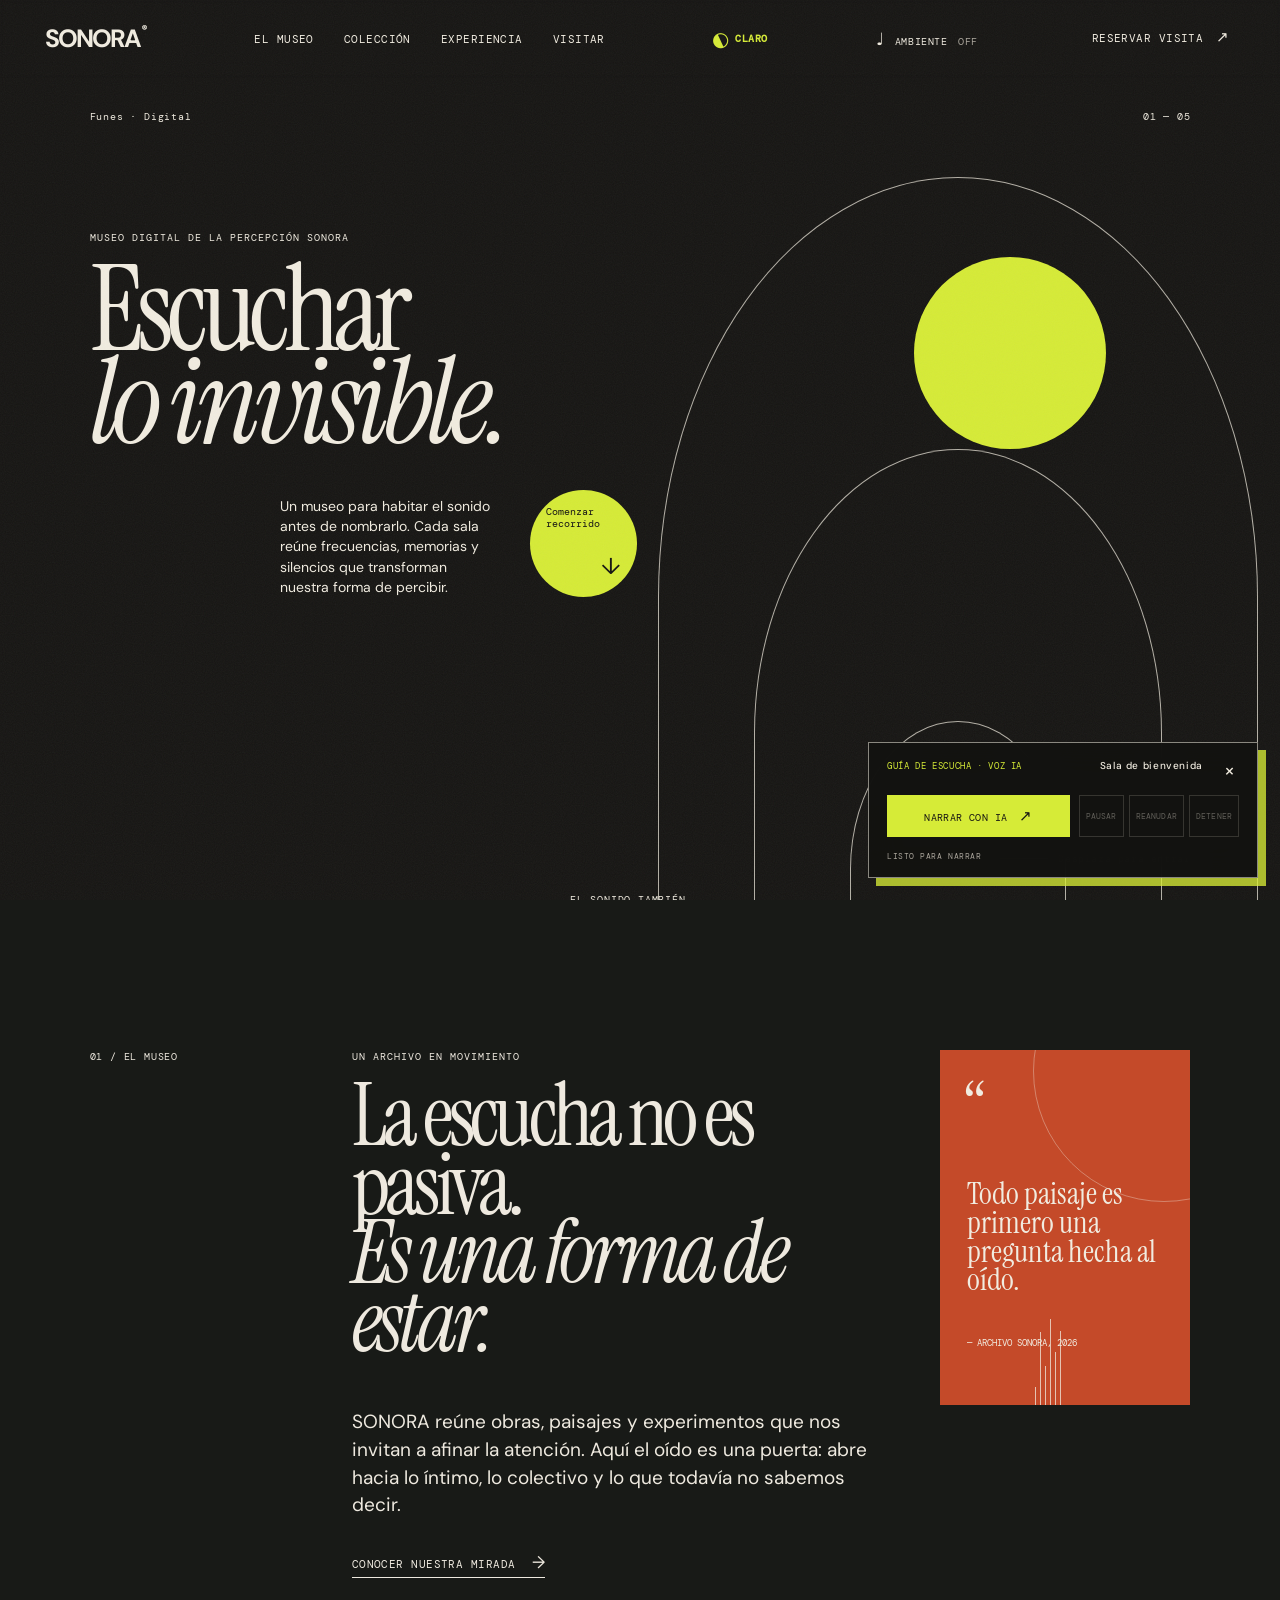
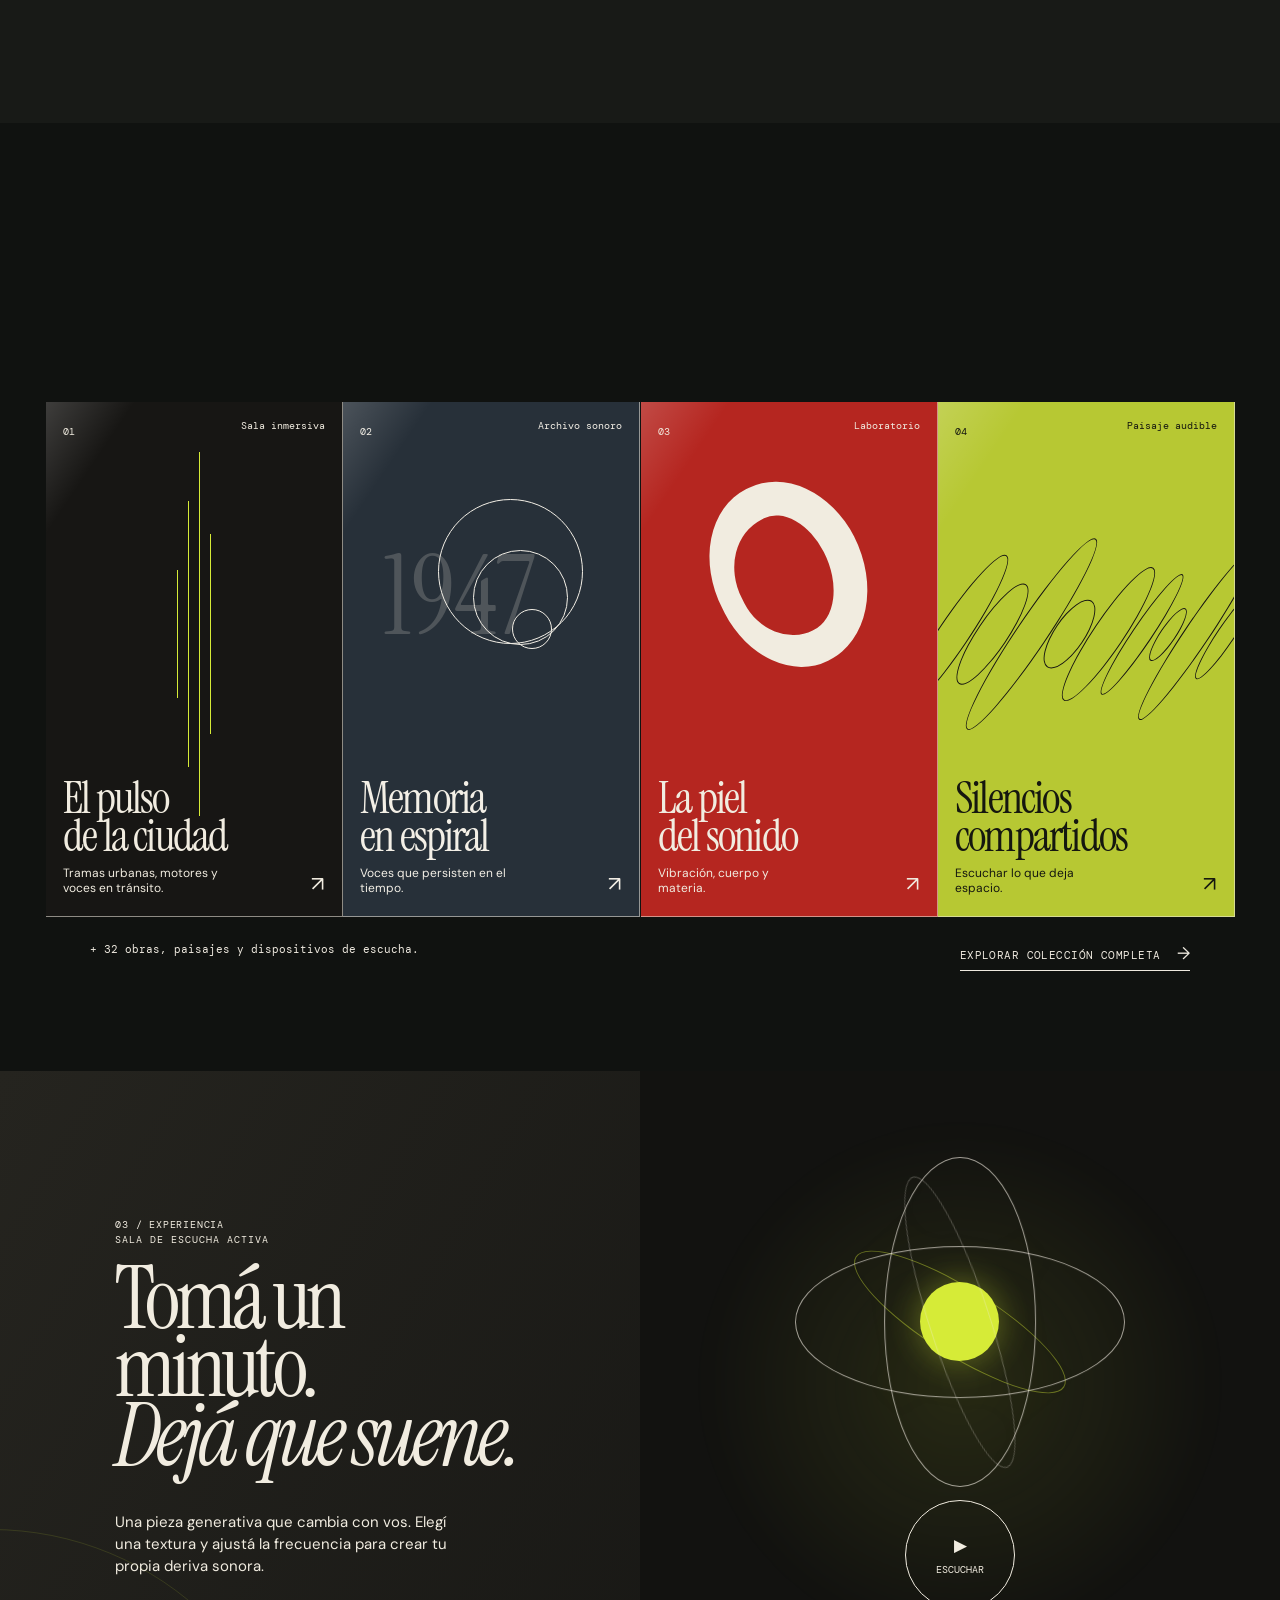
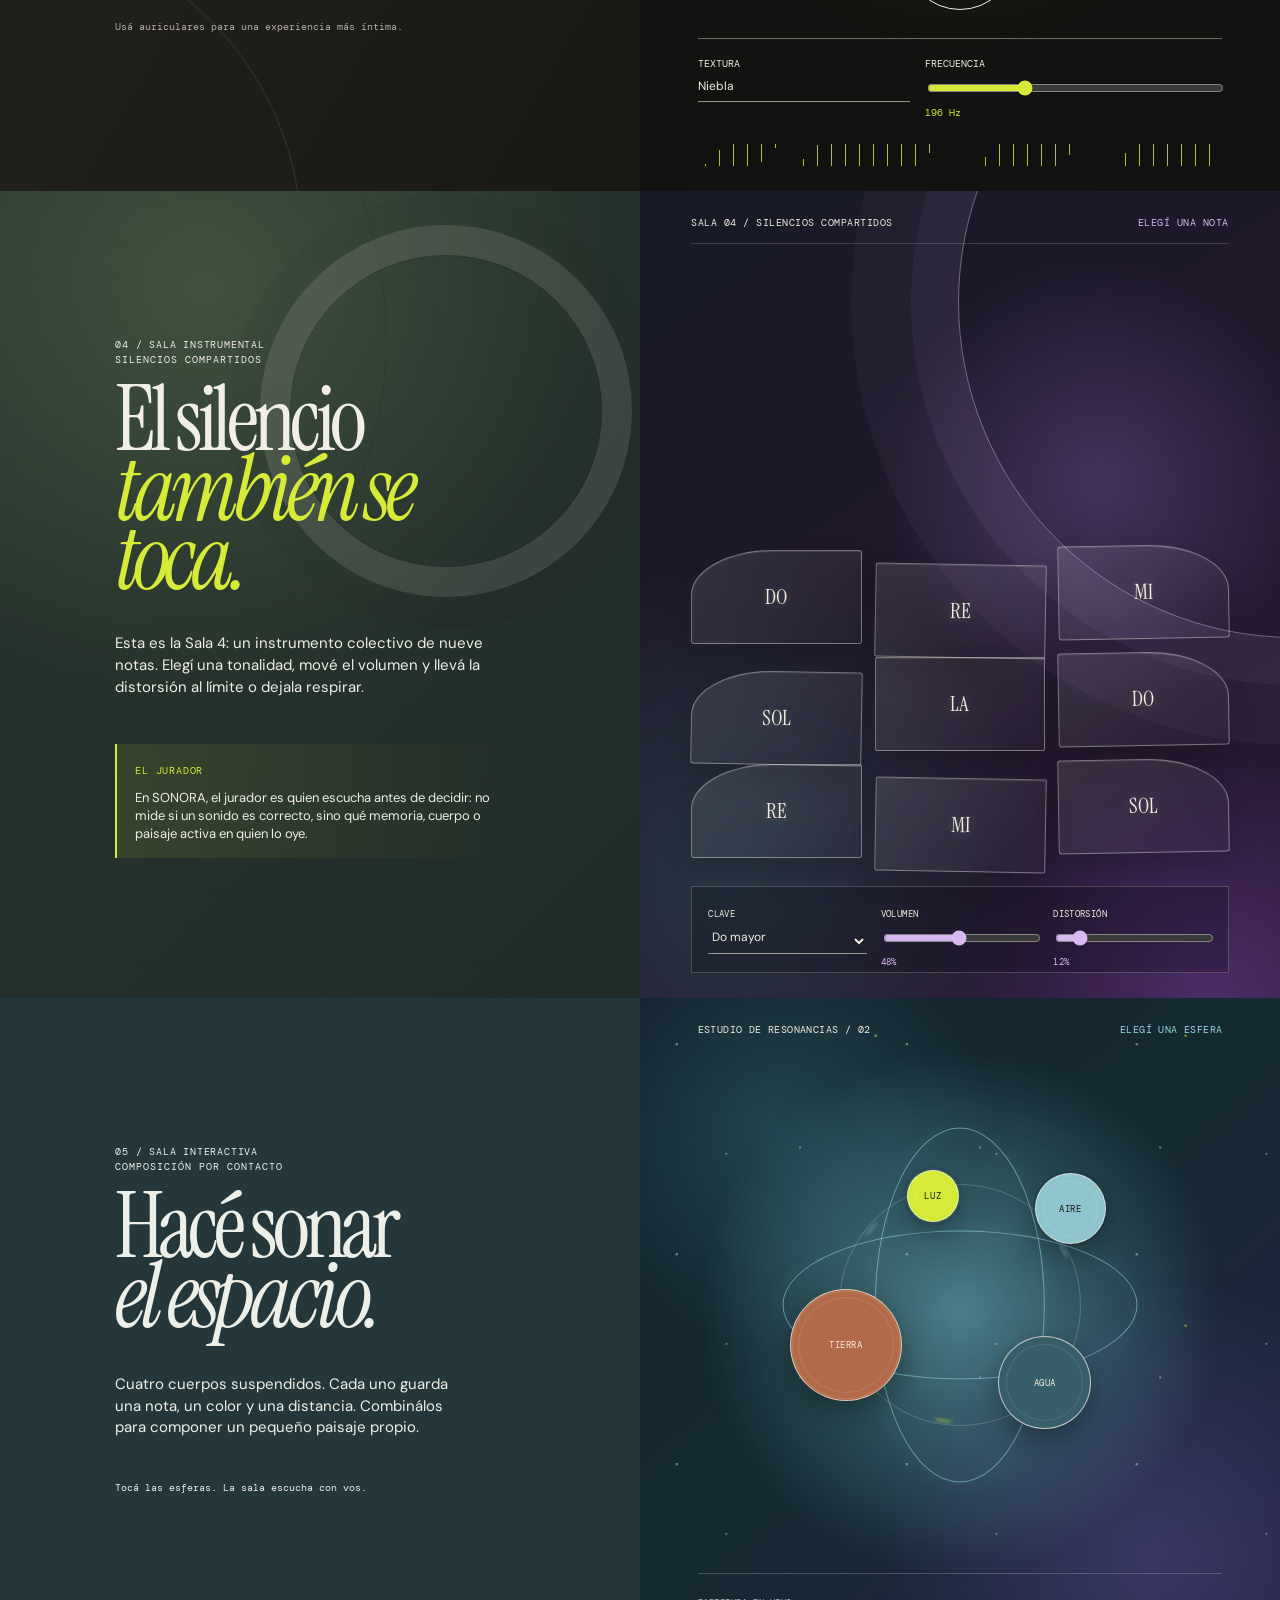
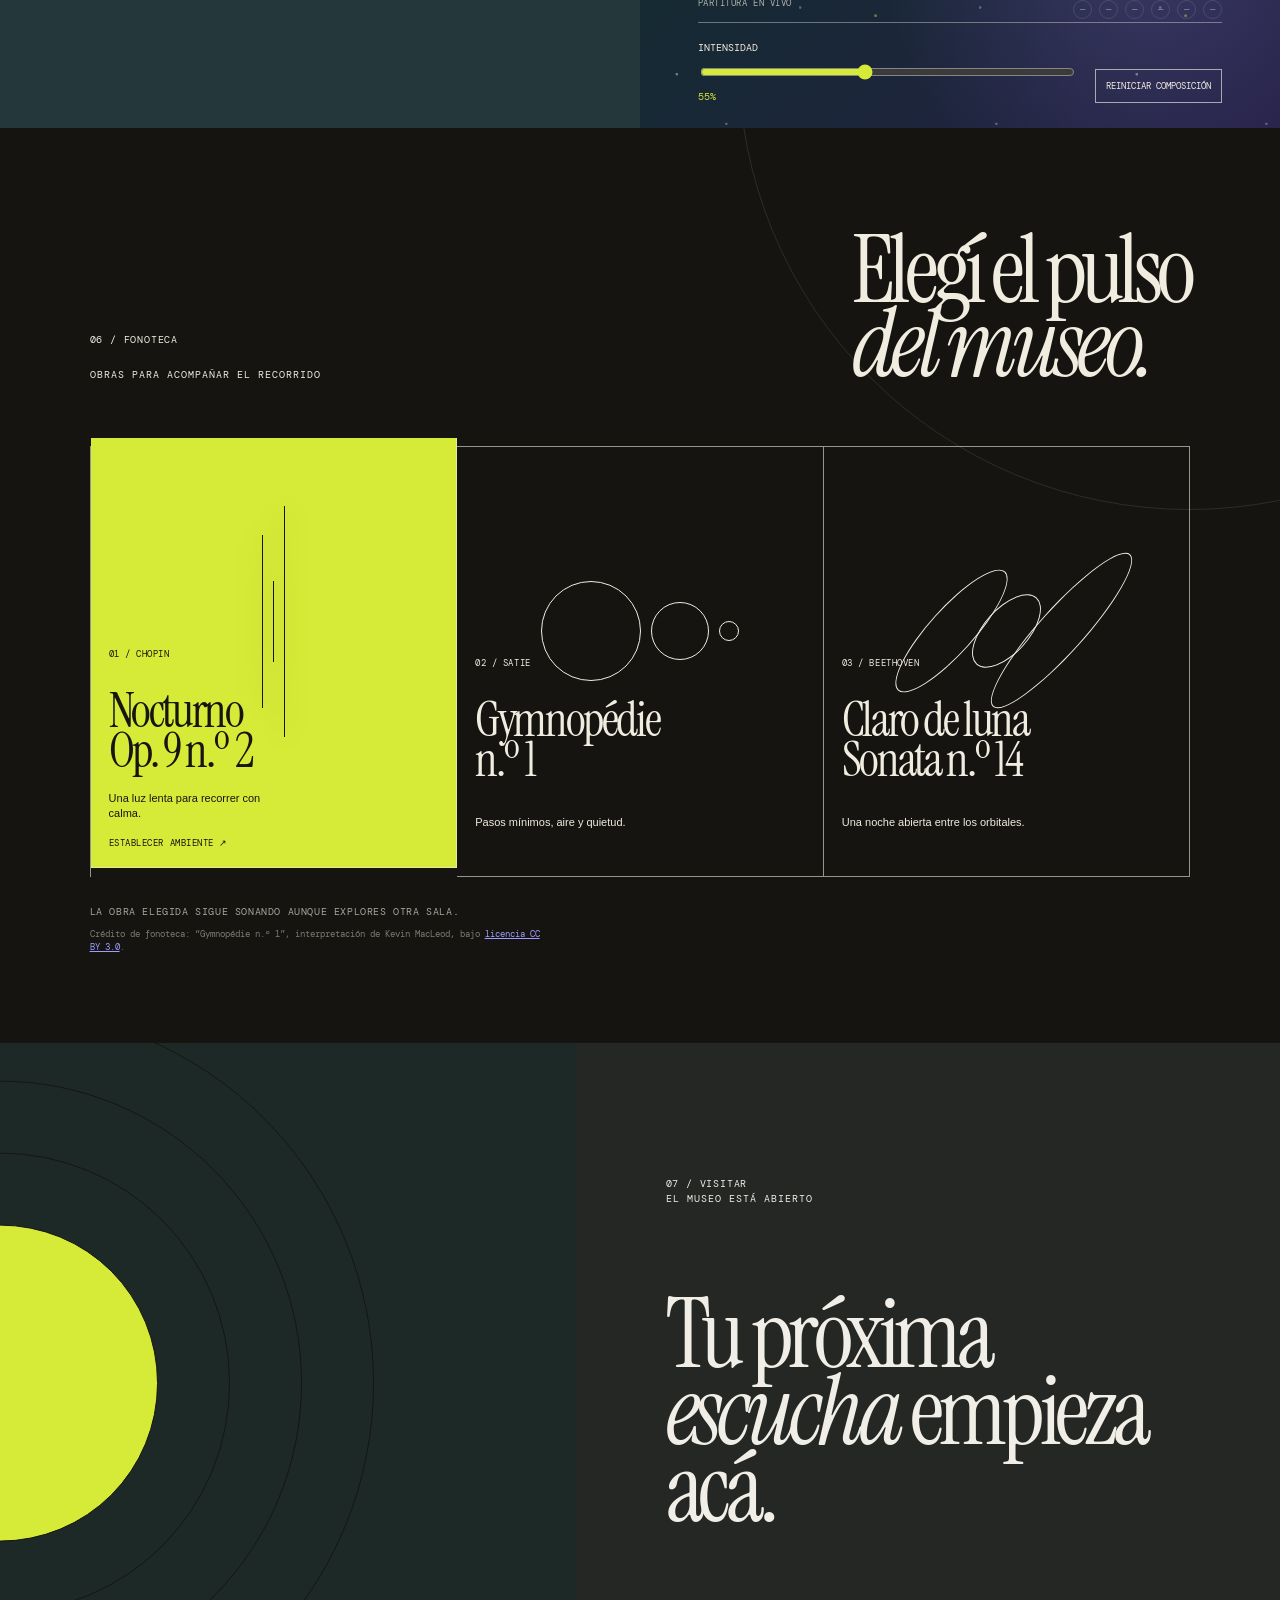
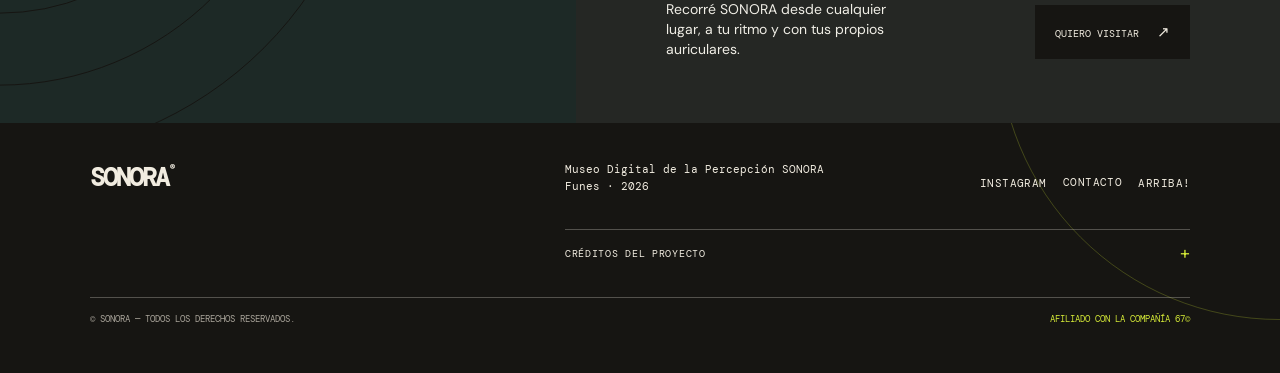
==== index.html @ a147084c "Add files via upload" ====
<!doctype html>
<html lang="es" data-theme="dark">
  <head>
    <meta charset="UTF-8" />
    <meta name="viewport" content="width=device-width, initial-scale=1.0" />
    <meta name="theme-color" content="#151411" />
    <meta
      name="description"
      content="Museo Digital de la Percepción Sonora — un archivo vivo para escuchar de otra manera."
    />
    <title>SONORA — Museo digital de la percepción</title>
    <link rel="stylesheet" href="styles.css" />
    <link rel="stylesheet" href="enhancements.css" />
    <link rel="stylesheet" href="experience.css" />
    <link rel="stylesheet" href="soundrooms.css" />
    <link rel="stylesheet" href="polish.css" />
    <link rel="stylesheet" href="interactions.css" />
    <link rel="stylesheet" href="refinements.css" />
  </head>
  <body>
    <div class="grain" aria-hidden="true"></div>
    <audio id="ambient-music" loop preload="metadata"><source src="https://upload.wikimedia.org/wikipedia/commons/5/50/Nocturne_Op._9_no._2_in_E_flat_major.mp3" type="audio/mpeg" /></audio>
    <header class="site-header">
      <a class="wordmark" href="assets/easter-egg.png" aria-label="SONORA, sorpresa">SONORA<span>®</span></a>
      <button class="menu-toggle" type="button" aria-expanded="false" aria-controls="navigation">
        <span></span><span></span>
        <span class="sr-only">Abrir menú</span>
      </button>
      <nav id="navigation" aria-label="Navegación principal">
        <a href="#museo">El museo</a>
        <a href="#coleccion">Colección</a>
        <a href="#experiencia">Experiencia</a>
        <a href="#visita">Visitar</a>
      </nav>
      <button class="theme-toggle" type="button" data-theme-toggle aria-pressed="false" aria-label="Activar modo oscuro"><span aria-hidden="true">◐</span><b>Oscuro</b></button>
      <button class="ambient-toggle" id="ambient-toggle" type="button" aria-pressed="false"><span class="ambient-icon">♩</span> Ambiente <b>OFF</b></button>
      <button class="header-cta paywall-open" type="button" data-paywall-open>Reservar visita <span>↗</span></button>
    </header>

    <main>
      <section class="hero" id="inicio" aria-labelledby="hero-title" data-narrator data-narrator-id="bienvenida" data-narrator-title="Sala de bienvenida" data-narration="Bienvenido a SONORA, el Museo Digital de la Percepción Sonora. Este recorrido propone habitar el sonido antes de nombrarlo. Cada sala reúne frecuencias, memorias y silencios que transforman nuestra forma de percibir.">
        <div class="hero-topline"><span>Funes · Digital</span><span>01 — 05</span></div>
        <div class="hero-content">
          <p class="eyebrow">Museo digital de la percepción sonora</p>
          <h1 id="hero-title">Escuchar<br /><em>lo invisible.</em></h1>
          <div class="hero-intro">
            <p>Un museo para habitar el sonido antes de nombrarlo. Cada sala reúne frecuencias, memorias y silencios que transforman nuestra forma de percibir.</p>
            <a class="circle-link" href="#museo"><span>Comenzar<br />recorrido</span><b>↓</b></a>
          </div>
        </div>
        <div class="hero-art" aria-hidden="true">
          <div class="sun" data-secret-trigger></div>
          <div class="arch arch-one"></div><div class="arch arch-two"></div><div class="arch arch-three"></div>
          <p>EL SONIDO TAMBIÉN<br />TIENE FORMA</p>
        </div>
        <div class="scroll-cue"><span></span>Desplazá para entrar</div>
      </section>

      <section class="manifesto" id="museo" aria-labelledby="museo-title">
        <div class="section-index">01 / EL MUSEO</div>
        <div class="manifesto-copy">
          <p class="eyebrow">Un archivo en movimiento</p>
          <h2 id="museo-title">La escucha no es pasiva.<br /><em>Es una forma de estar.</em></h2>
          <p class="large-copy">SONORA reúne obras, paisajes y experimentos que nos invitan a afinar la atención. Aquí el oído es una puerta: abre hacia lo íntimo, lo colectivo y lo que todavía no sabemos decir.</p>
          <a class="text-link" href="mirada.html">Conocer nuestra mirada <span>→</span></a>
        </div>
        <aside class="quote-card">
          <span class="quote-mark">“</span>
          <blockquote>Todo paisaje es primero una pregunta hecha al oído.</blockquote>
          <cite>— Archivo SONORA, 2026</cite>
          <div class="quote-lines" aria-hidden="true"><i></i><i></i><i></i><i></i><i></i><i></i></div>
        </aside>
      </section>

      <section class="collection" id="coleccion" aria-labelledby="coleccion-title" data-narrator data-narrator-id="coleccion" data-narrator-title="Colección permanente" data-narration="En esta colección hay cuatro formas de oír. El pulso de la ciudad reúne tramas urbanas, motores y voces en tránsito. Memoria en espiral conserva voces que persisten en el tiempo. La piel del sonido explora vibración, cuerpo y materia. Silencios compartidos invita a escuchar aquello que deja espacio.">
        <div class="section-heading">
          <div><span class="section-index">02 / COLECCIÓN</span><p class="eyebrow">Exhibiciones permanentes</p></div>
          <h2 id="coleccion-title">Cuatro formas<br />de <em>oír.</em></h2>
        </div>
        <div class="room-grid">
          <article class="room room-dark" data-room="01" data-sound="ciudad" tabindex="0">
            <span class="room-number">01</span><span class="room-type">Sala inmersiva</span>
            <div class="room-visual pulse-visual"><i></i><i></i><i></i><i></i></div>
            <h3>El pulso<br />de la ciudad</h3><p>Tramas urbanas, motores y voces en tránsito.</p><span class="room-arrow">↗</span>
          </article>
          <article class="room room-paper" data-room="02" data-sound="memoria" tabindex="0">
            <span class="room-number">02</span><span class="room-type">Archivo sonoro</span>
            <div class="room-visual paper-visual"><span>1947</span><i></i><i></i><i></i></div>
            <h3>Memoria<br />en espiral</h3><p>Voces que persisten en el tiempo.</p><span class="room-arrow">↗</span>
          </article>
          <article class="room room-red" data-room="03" data-sound="cuerpo" tabindex="0">
            <span class="room-number">03</span><span class="room-type">Laboratorio</span>
            <div class="room-visual ear-visual"><div></div></div>
            <h3>La piel<br />del sonido</h3><p>Vibración, cuerpo y materia.</p><span class="room-arrow">↗</span>
          </article>
          <article class="room room-line" data-room="04" data-sound="paisaje" tabindex="0">
            <span class="room-number">04</span><span class="room-type">Paisaje audible</span>
            <div class="room-visual line-visual"><i></i><i></i><i></i><i></i><i></i><i></i><i></i><i></i><i></i></div>
            <h3>Silencios<br />compartidos</h3><p>Escuchar lo que deja espacio.</p><span class="room-arrow">↗</span>
          </article>
        </div>
        <div class="collection-footer"><p>+ 32 obras, paisajes y dispositivos de escucha.</p><a class="text-link" href="coleccion.html">Explorar colección completa <span>→</span></a></div>
      </section>

      <section class="listening-lab" id="experiencia" aria-labelledby="lab-title" data-narrator data-narrator-id="escucha-activa" data-narrator-title="Sala de escucha activa" data-narration="Tomá un minuto y dejá que suene. Esta sala presenta una pieza generativa que cambia con vos. Elegí una textura y ajustá la frecuencia para crear tu propia deriva sonora. Para una experiencia más íntima, usá auriculares.">
        <div class="lab-copy">
          <span class="section-index">03 / EXPERIENCIA</span>
          <p class="eyebrow">Sala de escucha activa</p>
          <h2 id="lab-title">Tomá un minuto.<br /><em>Dejá que suene.</em></h2>
          <p>Una pieza generativa que cambia con vos. Elegí una textura y ajustá la frecuencia para crear tu propia deriva sonora.</p>
          <p class="small-note">Usá auriculares para una experiencia más íntima.</p>
        </div>
        <div class="sound-console">
          <div class="console-header"><span>OBRA GENERATIVA / 01</span><span id="sound-status" aria-live="polite">EN PAUSA</span></div>
          <div class="sound-orbit" aria-hidden="true"><div class="orbit orbit-a"></div><div class="orbit orbit-b"></div><div class="core"></div></div>
          <button class="play-button" id="play-button" type="button" aria-pressed="false"><span class="play-icon">▶</span><span class="play-label">Escuchar</span></button>
          <div class="sound-controls">
            <label>Textura <select id="texture"><option value="sine">Niebla</option><option value="triangle">Marea</option><option value="sawtooth">Grano</option><option value="square">Pulsar</option><option value="viento">Brisa</option><option value="lluvia">Lluvia lejana</option></select></label>
            <label>Frecuencia <input id="frequency" type="range" min="90" max="420" value="196" /><output id="frequency-output">196 Hz</output></label>
          </div>
          <div class="waveform" id="waveform" aria-hidden="true"></div>
        </div>
      </section>

      <section class="silence-studio" id="sala-cuatro" aria-labelledby="silence-title" data-narrator data-narrator-id="silencios" data-narrator-title="Sala cuatro, Silencios compartidos" data-narration="El silencio también se toca. Esta sala es un instrumento colectivo de nueve notas. Elegí una tonalidad, mové el volumen y llevá la distorsión al límite o dejala respirar. En SONORA, el jurador escucha antes de decidir: no mide si un sonido es correcto, sino qué memoria, cuerpo o paisaje activa en quien lo oye.">
        <div class="silence-copy"><span class="section-index">04 / SALA INSTRUMENTAL</span><p class="eyebrow">Silencios compartidos</p><h2 id="silence-title">El silencio<br /><em>también se toca.</em></h2><p>Esta es la Sala 4: un instrumento colectivo de nueve notas. Elegí una tonalidad, mové el volumen y llevá la distorsión al límite o dejala respirar.</p><div class="jurador-note"><span>EL JURADOR</span><p>En SONORA, el jurador es quien escucha antes de decidir: no mide si un sonido es correcto, sino qué memoria, cuerpo o paisaje activa en quien lo oye.</p></div></div>
        <div class="silence-console" id="silence-console">
          <div class="silence-header"><span>SALA 04 / SILENCIOS COMPARTIDOS</span><span id="silence-status" aria-live="polite">ELEGÍ UNA NOTA</span></div>
          <div class="silence-notes" id="silence-notes">
            <button type="button" class="silence-note" data-step="0">DO</button><button type="button" class="silence-note" data-step="1">RE</button><button type="button" class="silence-note" data-step="2">MI</button><button type="button" class="silence-note" data-step="3">SOL</button><button type="button" class="silence-note" data-step="4">LA</button><button type="button" class="silence-note" data-step="5">DO↑</button><button type="button" class="silence-note" data-step="6">RE↑</button><button type="button" class="silence-note" data-step="7">MI↑</button><button type="button" class="silence-note" data-step="8">SOL↑</button>
          </div>
          <div class="silence-controls"><label>Clave <select id="silence-key"><option value="C">Do mayor</option><option value="D">Re mayor</option><option value="E">Mi mayor</option><option value="F">Fa mayor</option><option value="G">Sol mayor</option><option value="A">La mayor</option></select></label><label>Volumen <input id="silence-volume" type="range" min="0" max="100" value="48" /><output id="silence-volume-output">48%</output></label><label>Distorsión <input id="silence-distortion" type="range" min="0" max="100" value="12" /><output id="silence-distortion-output">12%</output></label></div>
        </div>
      </section>

      <section class="resonance-hall" id="resonancia" aria-labelledby="resonance-title" data-narrator data-narrator-id="resonancia" data-narrator-title="Sala de composición por contacto" data-narration="Hacé sonar el espacio. Cuatro cuerpos suspendidos guardan una nota, un color y una distancia. Combinálos para componer un pequeño paisaje propio. La sala escucha con vos.">
        <div class="resonance-copy">
          <span class="section-index">05 / SALA INTERACTIVA</span>
          <p class="eyebrow">Composición por contacto</p>
          <h2 id="resonance-title">Hacé sonar<br /><em>el espacio.</em></h2>
          <p>Cuatro cuerpos suspendidos. Cada uno guarda una nota, un color y una distancia. Combinálos para componer un pequeño paisaje propio.</p>
          <p class="small-note">Tocá las esferas. La sala escucha con vos.</p>
        </div>
        <div class="resonance-console" id="resonance-console">
          <div class="resonance-header"><span>ESTUDIO DE RESONANCIAS / 02</span><span id="resonance-status" aria-live="polite">ELEGÍ UNA ESFERA</span></div>
          <div class="resonance-space" id="resonance-space">
            <button class="resonance-pad pad-one" type="button" data-note="c" aria-label="Activar resonancia tierra"><span>TIERRA</span></button>
            <button class="resonance-pad pad-two" type="button" data-note="e" aria-label="Activar resonancia aire"><span>AIRE</span></button>
            <button class="resonance-pad pad-three" type="button" data-note="g" aria-label="Activar resonancia agua"><span>AGUA</span></button>
            <button class="resonance-pad pad-four" type="button" data-note="b" aria-label="Activar resonancia luz"><span>LUZ</span></button>
            <span class="resonance-ring ring-one" aria-hidden="true"></span><span class="resonance-ring ring-two" aria-hidden="true"></span>
          </div>
          <div class="resonance-score" aria-live="polite"><span class="score-label">PARTITURA EN VIVO</span><div class="score-notes" id="score-notes"><i>—</i><i>—</i><i>—</i><i>—</i><i>—</i><i>—</i></div></div>
          <div class="resonance-controls"><label>Intensidad <input id="resonance-intensity" type="range" min="20" max="100" value="55" /><output id="resonance-output">55%</output></label><button id="resonance-clear" type="button">Reiniciar composición</button></div>
        </div>
      </section>

      <section class="phonotheque" id="fonoteca" aria-labelledby="phonotheque-title" data-narrator data-narrator-id="fonoteca" data-narrator-title="Fonoteca" data-narration="Esta es la fonoteca de SONORA. Aquí podés elegir el pulso del museo con obras que acompañan el recorrido. La obra elegida seguirá sonando mientras explorás las demás salas.">
        <div class="phonotheque-heading"><div><span class="section-index">06 / FONOTECA</span><p class="eyebrow">Obras para acompañar el recorrido</p></div><h2 id="phonotheque-title">Elegí el pulso<br /><em>del museo.</em></h2></div>
        <div class="phonotheque-grid" role="list">
          <button class="track-card is-selected" type="button" data-track="nocturne" role="listitem"><span>01 / CHOPIN</span><div class="track-glyph nocturne-glyph"><i></i><i></i><i></i></div><h3>Nocturno<br />Op. 9 n.º 2</h3><p>Una luz lenta para recorrer con calma.</p><b>ESTABLECER AMBIENTE ↗</b></button>
          <button class="track-card" type="button" data-track="gymnopedie" role="listitem"><span>02 / SATIE</span><div class="track-glyph gymnopedie-glyph"><i></i><i></i><i></i></div><h3>Gymnopédie<br />n.º 1</h3><p>Pasos mínimos, aire y quietud.</p><b>ESTABLECER AMBIENTE ↗</b></button>
          <button class="track-card" type="button" data-track="moonlight" role="listitem"><span>03 / BEETHOVEN</span><div class="track-glyph moonlight-glyph"><i></i><i></i><i></i></div><h3>Claro de luna<br />Sonata n.º 14</h3><p>Una noche abierta entre los orbitales.</p><b>ESTABLECER AMBIENTE ↗</b></button>
        </div>
        <p class="phonotheque-note">La obra elegida sigue sonando aunque explores otra sala.</p>
        <p class="phonotheque-credit" style="font:9px/1.4 var(--mono);max-width:460px;color:#7f7b72;margin:10px 0 0;position:relative;z-index:1">Crédito de fonoteca: “Gymnopédie n.º 1”, interpretación de Kevin MacLeod, bajo <a href="https://creativecommons.org/licenses/by/3.0/" target="_blank" rel="noreferrer">licencia CC BY 3.0</a>.</p>
      </section>

      <section class="visit" id="visita" aria-labelledby="visita-title">
        <div class="visit-art" aria-hidden="true"><div class="ripple r1"></div><div class="ripple r2"></div><div class="ripple r3"></div><div class="ripple r4"></div></div>
        <div class="visit-content">
          <div><span class="section-index">07 / VISITAR</span><p class="eyebrow">El museo está abierto</p></div>
          <h2 id="visita-title">Tu próxima<br /><em>escucha</em> empieza acá.</h2>
          <div class="visit-bottom"><p>Recorré SONORA desde cualquier lugar, a tu ritmo y con tus propios auriculares.</p><button class="button-light paywall-open" type="button" data-paywall-open>Quiero visitar <span>↗</span></button></div>
        </div>
      </section>
    </main>

    <dialog class="visit-paywall" id="visit-paywall" aria-labelledby="paywall-title">
      <button class="paywall-close" type="button" data-paywall-close aria-label="Cerrar">×</button>
      <p class="eyebrow">Acceso digital al museo</p><h2 id="paywall-title">Disfrutá de la belleza<br />del sonido <em>desde cualquier lugar.</em></h2>
      <p>Una entrada abre el recorrido completo, la fonoteca y las salas de escucha activas. Elegí tu propio ritmo, desde donde estés.</p>
      <div class="paywall-price"><span>ACCESO INDIVIDUAL</span><strong>US$ 2.99</strong></div>
      <a class="paywall-buy" href="visitar.html">Continuar con el acceso <span>↗</span></a>
      <small>No se procesa ningún pago en este sitio de demostración.</small>
    </dialog>

    <footer>
      <a class="wordmark" href="#inicio">SONORA<span>®</span></a>
      <p>Museo Digital de la Percepción SONORA<br />Funes · 2026</p>
      <div class="footer-links"><a href="https://instagram.com/fran.dubua/" target="_blank" rel="noreferrer">Instagram</a><button class="contact-copy" type="button" data-contact-email="riojinzxc@gmail.com">Contacto</button><a href="#inicio">Arriba!</a></div>
      <details class="credits"><summary>Créditos del proyecto <span>+</span></summary><dl><div><dt>Director del Proyecto</dt><dd>Dubois Francisco</dd></div><div><dt>Programador Principal</dt><dd>Dubois Francisco</dd></div><div><dt>Desarrollador web</dt><dd>Da Campo Santiago</dd></div><div><dt>Diseñador UX/UI</dt><dd>Da Campo Santiago</dd></div><div><dt>Diseñador gráfico</dt><dd>Da Campo Santiago, Gemini, ChatGPT</dd></div><div><dt>Director creativo</dt><dd>Da Campo Santiago</dd></div><div><dt>Investigación y contenido</dt><dd>Dubois Francisco, ChatGPT</dd></div><div><dt>Edición de audio</dt><dd>Dubois Francisco</dd></div><div><dt>Testing</dt><dd>Da Campo Santiago, Mosto Joaquín</dd></div><div><dt>Agradecimientos</dt><dd>Soledad Lanzini, 4to "B"</dd></div></dl></details>
      <small><span>© SONORA — Todos los derechos reservados.</span><span class="affiliate">Afiliado con la Compañía 67©</span></small>
    </footer>
    <dialog class="secret-room" id="secret-room" aria-labelledby="secret-room-title">
      <button class="secret-close" type="button" data-secret-close aria-label="Cerrar sala secreta">×</button>
      <p class="eyebrow">SALA FUERA DE CATÁLOGO</p>
      <h2 id="secret-room-title">Lo que el oído<br /><em>guarda para sí.</em></h2>
      <p>Una habitación para las frecuencias que aparecen cuando nadie está tratando de encontrarlas.</p>
      <div class="secret-orbit" aria-hidden="true"><i></i><i></i><i></i><b></b></div>
    </dialog>
    <dialog class="room-detail" id="room-detail" aria-labelledby="room-detail-title">
      <button class="room-detail-close" type="button" data-room-detail-close aria-label="Cerrar detalle de sala">×</button>
      <p class="eyebrow" data-room-detail-kind></p>
      <h2 id="room-detail-title" data-room-detail-title></h2>
      <p data-room-detail-description></p>
      <div class="room-detail-actions"><button type="button" data-room-detail-sound>Escuchar fragmento <span>↗</span></button><a data-room-detail-link href="coleccion.html">Ver obras relacionadas <span>→</span></a></div>
    </dialog>
    <script src="museum-sounds.js"></script>
    <script src="ambient.js"></script>
    <script src="script.js"></script>
    <script src="narrator.js"></script>
    <script src="museum-ui.js"></script>
  </body>
</html>
---- styles.css ----
@import url('https://fonts.googleapis.com/css2?family=DM+Mono&family=DM+Sans:wght@400;500;700&family=Instrument+Serif:ital@0;1&display=swap');

:root{--ink:#161512;--cream:#f1ece0;--paper:#d9d0c0;--acid:#d6eb37;--rust:#c44a29;--red:#b52620;--mono:'DM Mono',monospace;--sans:'DM Sans',sans-serif;--serif:'Instrument Serif',Georgia,serif}*{box-sizing:border-box}html{scroll-behavior:smooth}body{margin:0;background:var(--cream);color:var(--ink);font-family:var(--sans);font-size:16px}.grain{position:fixed;inset:0;z-index:20;pointer-events:none;opacity:.055;background-image:url("data:image/svg+xml,%3Csvg viewBox='0 0 180 180' xmlns='http://www.w3.org/2000/svg'%3E%3Cfilter id='n'%3E%3CfeTurbulence type='fractalNoise' baseFrequency='.95' numOctaves='4' stitchTiles='stitch'/%3E%3C/filter%3E%3Crect width='100%25' height='100%25' filter='url(%23n)' opacity='.9'/%3E%3C/svg%3E")}.site-header{height:78px;padding:0 3.5vw;display:flex;align-items:center;justify-content:space-between;border-bottom:1px solid rgba(22,21,18,.24);position:absolute;left:0;right:0;z-index:4;color:var(--cream)}.wordmark{font-weight:700;letter-spacing:-.08em;font-size:25px;text-decoration:none;color:inherit}.wordmark span{font-family:var(--mono);font-size:8px;vertical-align:top;letter-spacing:0;margin-left:2px}.site-header nav{display:flex;gap:30px}.site-header nav a,.header-cta,footer a{font:11px var(--mono);color:inherit;text-decoration:none;text-transform:uppercase;letter-spacing:.04em}.header-cta{border-bottom:1px solid currentColor;padding-bottom:4px}.header-cta span{font-size:15px;margin-left:5px}.menu-toggle{display:none}.hero{min-height:800px;height:100vh;position:relative;overflow:hidden;background:#171614;color:var(--cream);padding:110px 7vw 38px}.hero-topline{font:10px var(--mono);display:flex;justify-content:space-between;letter-spacing:.08em}.hero-content{position:relative;z-index:2;margin-top:clamp(60px,12vh,150px);max-width:760px}.eyebrow{font:10px var(--mono);text-transform:uppercase;letter-spacing:.1em;margin:0 0 19px}.hero h1,h2{font:clamp(65px,9.4vw,150px)/.77 var(--serif);letter-spacing:-.055em;font-weight:400;margin:0}.hero h1 em,h2 em{font-weight:400}.hero-intro{display:flex;align-items:end;gap:35px;margin:42px 0 0 25%;max-width:480px}.hero-intro p{font-size:14px;line-height:1.45;margin:0;max-width:215px}.circle-link{display:flex;flex:none;width:107px;height:107px;border-radius:50%;background:var(--acid);color:var(--ink);padding:16px;text-decoration:none;justify-content:space-between;flex-direction:column;font:10px/1.2 var(--mono)}.circle-link b{font:23px var(--sans);align-self:flex-end}.hero-art{position:absolute;right:-7vw;bottom:-13vh;width:min(64vw,800px);height:min(64vw,800px)}.sun{background:var(--acid);width:24%;aspect-ratio:1;border-radius:50%;position:absolute;top:5%;left:43%;z-index:1}.arch{position:absolute;border:1px solid rgba(241,236,224,.72);border-bottom:0;border-radius:50% 50% 0 0}.arch-one{width:75%;height:105%;bottom:0;left:11%}.arch-two{width:51%;height:71%;bottom:0;left:23%}.arch-three{width:27%;height:37%;bottom:0;left:35%}.hero-art p{position:absolute;z-index:2;bottom:11%;left:0;font:10px/1.25 var(--mono);letter-spacing:.08em}.scroll-cue{position:absolute;bottom:35px;right:7vw;font:10px var(--mono);letter-spacing:.06em;display:flex;align-items:center;gap:10px}.scroll-cue span{display:block;height:1px;width:48px;background:var(--cream)}.manifesto{padding:150px 7vw;display:grid;grid-template-columns:18% 1fr 250px;gap:5vw;align-items:start}.section-index{font:10px var(--mono);letter-spacing:.08em}.manifesto h2,.collection h2,.lab-copy h2,.visit h2{font-size:clamp(52px,6.7vw,103px);line-height:.8}.large-copy{font-size:19px;line-height:1.45;max-width:575px;margin:52px 0 32px}.text-link{font:11px var(--mono);text-transform:uppercase;color:inherit;letter-spacing:.04em;text-decoration:none;border-bottom:1px solid;padding-bottom:6px}.text-link span{font:17px var(--sans);margin-left:9px}.quote-card{background:var(--rust);color:var(--cream);min-height:355px;padding:27px;position:relative;overflow:hidden}.quote-mark{font:68px/1 var(--serif)}blockquote{font:31px/.93 var(--serif);margin:35px 0 35px}cite{font:9px var(--mono);font-style:normal;text-transform:uppercase}.quote-lines{position:absolute;bottom:-4px;right:-25px;width:180px;height:90px;display:flex;align-items:flex-end;gap:4px;opacity:.75}.quote-lines i{width:1px;background:var(--cream);transform-origin:bottom}.quote-lines i:nth-child(1){height:25%}.quote-lines i:nth-child(2){height:86%}.quote-lines i:nth-child(3){height:48%}.quote-lines i:nth-child(4){height:100%}.quote-lines i:nth-child(5){height:63%}.quote-lines i:nth-child(6){height:87%}.collection{padding:75px 3.5vw 100px;border-top:1px solid var(--ink)}.section-heading{padding:0 3.5vw 65px;display:flex;align-items:end;justify-content:space-between}.section-heading .eyebrow{margin-top:20px;margin-bottom:0}.room-grid{display:grid;grid-template-columns:repeat(4,1fr);border-top:1px solid var(--ink);border-left:1px solid var(--ink)}.room{height:515px;border-right:1px solid var(--ink);border-bottom:1px solid var(--ink);padding:17px;position:relative;overflow:hidden;cursor:pointer;transition:transform .3s ease,box-shadow .3s ease}.room:hover,.room:focus-visible{transform:translateY(-8px);box-shadow:0 12px 0 var(--ink);z-index:1;outline:none}.room-number,.room-type{font:10px var(--mono);position:relative;z-index:1}.room-type{float:right}.room h3{font:45px/.83 var(--serif);letter-spacing:-.04em;position:absolute;z-index:2;left:17px;bottom:62px;margin:0}.room p{font-size:12px;line-height:1.3;position:absolute;left:17px;bottom:19px;margin:0;max-width:160px}.room-arrow{position:absolute;right:18px;bottom:18px;font-size:21px}.room-dark{background:#171614;color:var(--cream)}.room-paper{background:#e5dfd4}.room-red{background:var(--red);color:var(--cream)}.room-line{background:var(--acid)}.room-visual{position:absolute;inset:50px 0 100px}.pulse-visual{display:flex;align-items:center;justify-content:center;gap:10px}.pulse-visual i{display:block;width:1px;background:var(--acid);animation:pulse 1.6s infinite ease-in-out}.pulse-visual i:nth-child(1){height:35%}.pulse-visual i:nth-child(2){height:73%;animation-delay:.2s}.pulse-visual i:nth-child(3){height:100%;animation-delay:.4s}.pulse-visual i:nth-child(4){height:55%;animation-delay:.6s}@keyframes pulse{50%{transform:scaleY(.35)}}.paper-visual span{font:110px var(--serif);position:absolute;left:14%;top:20%;color:rgba(22,21,18,.14)}.paper-visual i{position:absolute;border:1px solid var(--ink);border-radius:50%;width:145px;aspect-ratio:1;left:32%;top:13%}.paper-visual i:nth-of-type(2){width:95px;left:44%;top:27%}.paper-visual i:nth-of-type(3){width:40px;left:57%;top:43%}.ear-visual div{width:150px;height:190px;border-radius:50% 48% 52% 47%;border:34px solid var(--cream);border-left-width:22px;transform:rotate(-27deg);margin:27px auto}.line-visual{display:flex;justify-content:center;align-items:center;gap:9px}.line-visual i{display:block;border:1px solid var(--ink);height:190px;width:35px;border-radius:50%;transform:rotate(34deg)}.line-visual i:nth-child(2){height:120px}.line-visual i:nth-child(3){height:230px}.line-visual i:nth-child(4){height:80px}.line-visual i:nth-child(5){height:160px}.collection-footer{display:flex;justify-content:space-between;padding:25px 3.5vw 0}.collection-footer p{font:11px var(--mono);margin:0}.listening-lab{display:grid;grid-template-columns:1fr 1fr;min-height:720px;background:#25241f;color:var(--cream)}.lab-copy{padding:11vw 9vw}.lab-copy>p:not(.eyebrow):not(.small-note){font-size:15px;line-height:1.45;max-width:340px;margin:42px 0}.small-note{font:10px var(--mono);color:#b5b0a8}.sound-console{background:#121210;padding:25px 9%;display:flex;flex-direction:column;align-items:center;position:relative;overflow:hidden}.console-header{width:100%;font:10px var(--mono);letter-spacing:.04em;display:flex;justify-content:space-between}.console-header span:last-child{color:var(--acid)}.sound-orbit{width:330px;aspect-ratio:1;margin:auto;position:relative}.orbit{position:absolute;border:1px solid rgba(241,236,224,.65);border-radius:50%;left:50%;top:50%;transform:translate(-50%,-50%)}.orbit-a{width:100%;height:46%;animation:spin 13s infinite linear}.orbit-b{height:100%;width:46%;animation:spin 10s infinite reverse linear}.core{width:24%;aspect-ratio:1;border-radius:50%;background:var(--acid);position:absolute;left:38%;top:38%;box-shadow:0 0 35px rgba(214,235,55,.3);transition:transform .2s}.is-playing .core{animation:breathe 1.8s infinite ease-in-out}@keyframes spin{to{transform:translate(-50%,-50%) rotate(360deg)}}@keyframes breathe{50%{transform:scale(1.35)}}.play-button{width:110px;height:110px;border:1px solid var(--cream);border-radius:50%;background:transparent;color:var(--cream);margin:-35px 0 28px;position:relative;z-index:1;cursor:pointer;font:10px var(--mono);text-transform:uppercase;display:flex;flex-direction:column;align-items:center;justify-content:center;gap:7px;transition:.25s}.play-button:hover{background:var(--acid);border-color:var(--acid);color:var(--ink)}.play-icon{font-size:17px}.sound-controls{border-top:1px solid rgba(241,236,224,.4);padding-top:18px;width:100%;display:grid;grid-template-columns:1fr 1.4fr;gap:15px;font:10px var(--mono);text-transform:uppercase}.sound-controls label{display:flex;flex-direction:column;gap:8px}.sound-controls select{appearance:none;background:transparent;color:var(--cream);border:0;border-bottom:1px solid rgba(241,236,224,.6);padding:0 0 7px;font:12px var(--sans)}.sound-controls option{color:var(--ink)}input[type=range]{accent-color:var(--acid);width:100%}output{color:var(--acid);text-transform:none}.waveform{height:22px;width:100%;margin-top:25px;background:repeating-linear-gradient(90deg,transparent 0 7px,var(--acid) 7px 8px,transparent 8px 14px);mask-image:linear-gradient(135deg,transparent 0 5%,#000 5% 15%,transparent 15% 22%,#000 22% 44%,transparent 44% 55%,#000 55% 70%,transparent 70% 80%,#000 80% 100%);opacity:.8}.visit{background:var(--paper);min-height:680px;display:grid;grid-template-columns:45% 1fr}.visit-art{position:relative;overflow:hidden;background:#ded6c7}.ripple{position:absolute;border:1px solid var(--ink);width:130%;aspect-ratio:1;border-radius:50%;left:-65%;top:50%;transform:translateY(-50%)}.r2{width:105%;left:-52.5%}.r3{width:80%;left:-40%}.r4{width:55%;left:-27.5%;background:var(--acid)}.visit-content{padding:10vw 7vw 5vw;display:flex;flex-direction:column;justify-content:space-between}.visit h2{font-size:clamp(64px,7.5vw,116px)}.visit-bottom{display:flex;align-items:end;justify-content:space-between;gap:25px}.visit-bottom p{font-size:14px;line-height:1.4;max-width:220px;margin:0}.button-light{background:var(--ink);color:var(--cream);padding:17px 20px;text-decoration:none;font:10px var(--mono);text-transform:uppercase;white-space:nowrap}.button-light span{font-size:15px;margin-left:12px}footer{min-height:250px;padding:38px 7vw;display:grid;grid-template-columns:1.5fr 1fr 1fr;gap:25px;background:var(--ink);color:var(--cream)}footer p{font:11px/1.5 var(--mono);margin:0}footer>div{display:flex;gap:16px;justify-content:end}footer small{grid-column:1/-1;border-top:1px solid rgba(241,236,224,.28);padding-top:15px;font:9px var(--mono);text-transform:uppercase;color:#aaa59b}.sr-only{position:absolute;width:1px;height:1px;overflow:hidden;clip:rect(0,0,0,0)}
@media(max-width:800px){.site-header{height:65px;padding:0 5vw}.site-header nav,.header-cta{display:none}.menu-toggle{display:flex;width:32px;height:24px;border:0;background:transparent;padding:3px 0;flex-direction:column;justify-content:space-around}.menu-toggle span:not(.sr-only){height:1px;background:var(--cream);width:100%;display:block}.site-header nav.open{display:flex;position:absolute;top:65px;right:0;left:0;background:var(--ink);padding:24px 5vw;flex-direction:column;gap:20px}.hero{min-height:680px;padding:90px 7vw 28px}.hero-content{margin-top:70px}.hero-intro{margin:30px 0 0;gap:22px}.hero-art{width:105vw;right:-40vw;bottom:-3vh}.scroll-cue{display:none}.manifesto{padding:90px 7vw;grid-template-columns:1fr;gap:35px}.quote-card{max-width:350px}.section-heading{padding:0 3.5vw 38px;display:block}.section-heading h2{margin-top:32px}.room-grid{grid-template-columns:1fr 1fr}.room{height:400px}.collection-footer{gap:25px;align-items:start;flex-direction:column}.listening-lab{grid-template-columns:1fr}.lab-copy{padding:90px 9vw 55px}.sound-console{min-height:610px;padding:22px 9%}.visit{grid-template-columns:1fr}.visit-art{height:270px}.ripple{left:-35%;top:100%}.r2{left:-23%}.r3{left:-10%}.r4{left:2%}.visit-content{min-height:540px;padding:70px 7vw 45px}footer{grid-template-columns:1fr 1fr;padding:34px 7vw}footer>div{justify-content:start;flex-direction:column;gap:10px}footer small{grid-column:1/-1}}
@media(max-width:450px){.hero h1{font-size:68px}.hero-intro p{font-size:13px}.circle-link{width:92px;height:92px}.room-grid{grid-template-columns:1fr}.room{height:370px}.room h3{font-size:47px}.visit-bottom{align-items:start;flex-direction:column}.sound-orbit{width:260px}footer{grid-template-columns:1fr}.manifesto h2,.collection h2,.lab-copy h2,.visit h2{font-size:60px}}

/* Página de colección */
.collection-page{background:var(--cream)}.collection-header{position:relative;background:var(--ink)}.archive-hero{background:var(--ink);color:var(--cream);padding:118px 7vw 75px;min-height:540px;position:relative;overflow:hidden}.archive-title-row{display:flex;justify-content:space-between;align-items:end;position:relative;z-index:1}.archive-title-row h1{font:clamp(76px,10vw,154px)/.76 var(--serif);font-weight:400;letter-spacing:-.06em;margin:0}.archive-title-row p{font-size:15px;line-height:1.45;width:265px;margin:0 9% 8px 0}.archive-counter{position:absolute;bottom:33px;z-index:1;font:10px var(--mono);letter-spacing:.08em;text-transform:uppercase}.archive-counter span{color:var(--acid);font-size:25px;margin-right:4px}.archive-line{position:absolute;right:-3vw;bottom:-24vw;width:74vw;height:74vw;border-radius:50%;border:1px solid rgba(241,236,224,.55)}.archive-line i{position:absolute;left:50%;top:50%;width:82%;height:1px;background:var(--acid);transform-origin:left center;opacity:.9}.archive-line i:nth-child(1){transform:rotate(7deg)}.archive-line i:nth-child(2){transform:rotate(43deg)}.archive-line i:nth-child(3){transform:rotate(76deg)}.archive-line i:nth-child(4){transform:rotate(121deg)}.archive-line i:nth-child(5){transform:rotate(160deg)}.archive-line i:nth-child(6){transform:rotate(208deg)}.archive-line i:nth-child(7){transform:rotate(259deg)}.archive-content{padding:70px 7vw 110px}.archive-toolbar{border-bottom:1px solid var(--ink);padding-bottom:23px;margin-bottom:28px;display:flex;justify-content:space-between;align-items:end;gap:25px}.archive-toolbar>p,.filter{font:10px var(--mono);text-transform:uppercase;letter-spacing:.06em}.archive-toolbar>p{margin:0}.filters{display:flex;gap:16px;flex-wrap:wrap;justify-content:end}.filter{background:transparent;border:0;border-bottom:1px solid transparent;padding:0 0 5px;cursor:pointer;color:var(--ink)}.filter span{color:#777;margin-left:3px}.filter:hover,.filter.active{border-bottom-color:var(--ink)}.filter.active span{color:var(--red)}.archive-grid{display:grid;grid-template-columns:repeat(4,1fr);border-top:1px solid var(--ink);border-left:1px solid var(--ink)}.archive-work{height:410px;position:relative;padding:17px;border-right:1px solid var(--ink);border-bottom:1px solid var(--ink);overflow:hidden;display:flex;flex-direction:column;justify-content:space-between;cursor:pointer;transition:transform .25s ease,box-shadow .25s ease}.archive-work:hover,.archive-work:focus-visible{transform:translateY(-7px);box-shadow:0 8px 0 var(--ink);z-index:2;outline:0}.archive-work[hidden]{display:none}.work-meta{font:9px var(--mono);display:flex;justify-content:space-between;position:relative;z-index:1}.archive-work h2{font:42px/.83 var(--serif);letter-spacing:-.04em;margin:0 0 9px}.archive-work p{font-size:11px;line-height:1.32;max-width:180px;margin:0}.work-open{position:absolute;right:16px;bottom:15px;font-size:20px}.work-charcoal{background:#191817;color:var(--cream)}.work-bone{background:#e8e1d6}.work-blue{background:#283553;color:#f1ece0}.work-orange{background:#d15931;color:#191817}.work-acid{background:var(--acid)}.work-rust{background:#a84028;color:var(--cream)}.work-cream{background:#f8f4e9}.work-green{background:#566c47;color:var(--cream)}.archive-work [class^="art-"]{position:absolute;inset:54px 0 110px}.art-bars{display:flex;justify-content:center;align-items:center;gap:8px}.art-bars i{display:block;width:1px;background:var(--acid);height:25%}.art-bars i:nth-child(2){height:75%}.art-bars i:nth-child(3){height:50%}.art-bars i:nth-child(4){height:100%}.art-bars i:nth-child(5){height:62%}.art-circles i{position:absolute;width:115px;aspect-ratio:1;border:1px solid var(--ink);border-radius:50%;left:38%;top:15%}.art-circles i:nth-child(2){width:72px;left:51%;top:34%}.art-circles i:nth-child(3){width:28px;left:68%;top:57%}.art-tide{display:flex;align-items:center;justify-content:center}.art-tide i{position:absolute;width:125%;height:45px;border:1px solid var(--cream);border-radius:50%;transform:rotate(-15deg)}.art-tide i:nth-child(2){width:85%;height:28px;transform:rotate(17deg)}.art-tide i:nth-child(3){width:52%;height:16px;transform:rotate(-26deg)}.art-body{display:flex;justify-content:center;align-items:center}.art-body i{width:92px;height:128px;border:24px solid var(--ink);border-radius:50% 42% 49% 52%;transform:rotate(20deg)}.art-gridline{display:flex;justify-content:center;gap:23px;align-items:center}.art-gridline i{width:1px;height:150px;background:var(--ink);transform:rotate(44deg)}.art-gridline i:nth-child(2){height:90px}.art-gridline i:nth-child(3){height:185px}.art-gridline i:nth-child(4){height:115px}.art-spiral i{position:absolute;left:50%;top:45%;border:1px solid var(--cream);border-radius:50%;transform:translate(-50%,-50%);width:160px;aspect-ratio:1}.art-spiral i:nth-child(2){width:105px}.art-spiral i:nth-child(3){width:50px}.art-steps{display:flex;justify-content:center;align-items:center;gap:12px}.art-steps i{display:block;background:var(--ink);width:18px;height:35px}.art-steps i:nth-child(2){height:80px}.art-steps i:nth-child(3){height:120px}.art-steps i:nth-child(4){height:58px}.art-forest{display:flex;justify-content:center;align-items:center;gap:14px}.art-forest i{display:block;width:1px;background:var(--cream);height:100%;transform:rotate(14deg)}.art-forest i:nth-child(2){height:52%}.art-forest i:nth-child(3){height:80%}.art-forest i:nth-child(4){height:36%}.art-forest i:nth-child(5){height:64%}.archive-note{font:10px var(--mono);text-transform:uppercase;letter-spacing:.06em;margin:28px 0 0}.archive-cta{background:var(--acid);min-height:510px;padding:82px 7vw;position:relative;overflow:hidden}.archive-cta h2{font:clamp(65px,8vw,122px)/.78 var(--serif);letter-spacing:-.06em;font-weight:400;margin:0}.archive-cta .circle-link{position:absolute;right:14vw;bottom:88px;background:var(--ink);color:var(--cream)}
@media(max-width:800px){.archive-hero{min-height:570px;padding:90px 7vw 65px}.archive-title-row{display:block}.archive-title-row p{margin:35px 0 0;width:min(300px,100%)}.archive-line{width:100vw;height:100vw;bottom:-48vw;right:-34vw}.archive-toolbar{align-items:start;flex-direction:column}.filters{justify-content:start}.archive-grid{grid-template-columns:1fr 1fr}.archive-work{height:370px}.archive-cta{min-height:460px}.archive-cta .circle-link{right:8vw;bottom:55px}}
@media(max-width:450px){.archive-hero{min-height:530px}.archive-title-row h1{font-size:68px}.archive-grid{grid-template-columns:1fr}.archive-work{height:350px}.archive-cta h2{font-size:61px}.archive-cta .circle-link{position:relative;right:auto;bottom:auto;margin-top:48px}.filters{gap:11px}.archive-toolbar{margin-bottom:22px}}

/* Movimiento y nuevas exhibiciones */
.hero-art{animation:hero-drift 13s ease-in-out infinite alternate;will-change:transform}.sun{animation:sun-pulse 5.5s ease-in-out infinite;will-change:transform,box-shadow}.arch{will-change:transform}.arch-one{animation:arch-sway 11s ease-in-out infinite}.arch-two{animation:arch-sway 14s -4s ease-in-out infinite reverse}.arch-three{animation:arch-sway 9s -2s ease-in-out infinite}.hero-art p{animation:caption-float 7s ease-in-out infinite}@keyframes hero-drift{from{transform:translate3d(-.5%,1%,0) rotate(-1deg)}to{transform:translate3d(1.5%,-1.5%,0) rotate(1deg)}}@keyframes sun-pulse{0%,100%{transform:scale(1);box-shadow:0 0 0 rgba(214,235,55,0)}50%{transform:scale(1.12);box-shadow:0 0 50px rgba(214,235,55,.22)}}@keyframes arch-sway{0%,100%{transform:translateX(0) scaleY(1)}50%{transform:translateX(10px) scaleY(1.025)}}@keyframes caption-float{50%{transform:translateY(-9px)}}
.sound-orbit{animation:orbital-drift 9s cubic-bezier(.45,.05,.55,.95) infinite alternate;filter:drop-shadow(0 0 18px rgba(214,235,55,.09));will-change:transform}.sound-orbit::before,.sound-orbit::after{content:"";position:absolute;left:50%;top:50%;border-radius:50%;border:1px solid rgba(214,235,55,.42);pointer-events:none}.sound-orbit::before{width:74%;height:20%;transform:translate(-50%,-50%) rotate(32deg);animation:orbit-slant 11s linear infinite}.sound-orbit::after{width:18%;height:92%;transform:translate(-50%,-50%) rotate(-18deg);border-color:rgba(241,236,224,.3);animation:orbit-slant 16s linear infinite reverse}.orbit{backface-visibility:hidden;will-change:transform}.orbit-a{animation-duration:16s}.orbit-b{animation-duration:12s}.core{animation:core-idle 4.2s ease-in-out infinite;will-change:transform,box-shadow}.is-playing .sound-orbit{animation-duration:5.5s}.is-playing .core{animation:breathe 1.35s ease-in-out infinite;box-shadow:0 0 56px rgba(214,235,55,.55)}@keyframes orbital-drift{0%{transform:rotate(-2deg) scale(.96)}55%{transform:rotate(2deg) scale(1.035)}100%{transform:rotate(-1deg) scale(1)}}@keyframes orbit-slant{to{transform:translate(-50%,-50%) rotate(392deg)}}@keyframes core-idle{0%,100%{transform:scale(.92)}50%{transform:scale(1.08)}}
.work-lilac{background:#a79acb}.work-sand{background:#d5bb8b}.work-violet{background:#6c4a87;color:var(--cream)}.work-sky{background:#6c9eb8}.work-pink{background:#e28a93}.work-ink{background:#28303a;color:var(--cream)}.work-yellow{background:#e5c83f}.work-night{background:#11282d;color:var(--cream)}.work-lilac .art-bars i{background:var(--ink)}.work-sky .art-tide i,.work-night .art-forest i{border-color:var(--cream);background-color:var(--cream)}
@media(prefers-reduced-motion:reduce){*,*::before,*::after{animation-duration:.01ms!important;animation-iteration-count:1!important;scroll-behavior:auto!important}}

/* El museo como organismo en movimiento */
.grain{animation:grain-drift .22s steps(2) infinite;background-size:190px 190px}.site-header{backdrop-filter:blur(2px)}.site-header a,.site-header button{transition:opacity .25s ease,transform .25s ease}.site-header nav a:hover,.header-cta:hover{opacity:.6;transform:translateY(-2px)}.circle-link{transition:transform .5s cubic-bezier(.2,.8,.2,1),box-shadow .5s ease}.circle-link:hover{transform:rotate(11deg) scale(1.09);box-shadow:0 0 0 7px rgba(214,235,55,.13)}.circle-link b{transition:transform .35s ease}.circle-link:hover b{transform:translate(5px,-3px)}@keyframes grain-drift{0%{background-position:0 0}25%{background-position:31% 57%}50%{background-position:77% 18%}75%{background-position:13% 83%}100%{background-position:61% 43%}}

.manifesto{position:relative;overflow:hidden}.manifesto::after{content:"";position:absolute;width:500px;height:500px;border:1px solid rgba(22,21,18,.09);border-radius:50%;right:-260px;bottom:-270px;animation:slow-turn 30s linear infinite;pointer-events:none}.manifesto-copy{animation:copy-reveal 1.1s cubic-bezier(.2,.8,.2,1) both}.quote-card{isolation:isolate;transition:transform .5s cubic-bezier(.2,.8,.2,1),box-shadow .5s ease}.quote-card::before{content:"";position:absolute;width:260px;aspect-ratio:1;border-radius:50%;border:1px solid rgba(241,236,224,.36);right:-105px;top:-110px;animation:slow-turn 16s linear infinite;z-index:-1}.quote-card:hover{transform:rotate(-1.5deg) translateY(-8px);box-shadow:10px 10px 0 var(--ink)}.quote-lines i{animation:quote-meter 1.8s ease-in-out infinite alternate}.quote-lines i:nth-child(2){animation-delay:-.7s}.quote-lines i:nth-child(3){animation-delay:-1.4s}.quote-lines i:nth-child(4){animation-delay:-.3s}.quote-lines i:nth-child(5){animation-delay:-1s}.quote-lines i:nth-child(6){animation-delay:-.5s}@keyframes copy-reveal{from{opacity:0;transform:translateY(24px)}to{opacity:1;transform:translateY(0)}}@keyframes slow-turn{to{transform:rotate(360deg)}}@keyframes quote-meter{to{transform:scaleY(.42)}}

.collection{position:relative;overflow:hidden;background:radial-gradient(circle at 15% 15%,rgba(214,235,55,.18),transparent 24%),var(--cream);background-size:180% 180%;animation:collection-light 16s ease-in-out infinite alternate}.section-heading{animation:copy-reveal .9s .15s cubic-bezier(.2,.8,.2,1) both}.room{transform-origin:center bottom}.room::before{content:"";position:absolute;inset:-70%;background:linear-gradient(112deg,transparent 43%,rgba(255,255,255,.18) 50%,transparent 57%);transform:translateX(-46%) rotate(12deg);transition:transform .8s cubic-bezier(.2,.8,.2,1);pointer-events:none}.room:hover::before,.room:focus-visible::before{transform:translateX(48%) rotate(12deg)}.room:nth-child(1){animation:card-arrive .75s .06s both}.room:nth-child(2){animation:card-arrive .75s .13s both}.room:nth-child(3){animation:card-arrive .75s .2s both}.room:nth-child(4){animation:card-arrive .75s .27s both}.room-dark .pulse-visual{animation:visual-breathe 4s ease-in-out infinite}.room-paper .paper-visual span{animation:year-float 6s ease-in-out infinite}.paper-visual i{animation:paper-orbit 12s linear infinite}.paper-visual i:nth-of-type(2){animation-duration:8s;animation-direction:reverse}.paper-visual i:nth-of-type(3){animation-duration:5s}.ear-visual{animation:ear-float 5s ease-in-out infinite}.ear-visual div{animation:ear-turn 8s ease-in-out infinite}.line-visual i{animation:line-sway 4.5s ease-in-out infinite}.line-visual i:nth-child(2){animation-delay:-1.1s}.line-visual i:nth-child(3){animation-delay:-2.2s}.line-visual i:nth-child(4){animation-delay:-3.3s}.line-visual i:nth-child(5){animation-delay:-.6s}.collection-footer{animation:copy-reveal .8s .4s cubic-bezier(.2,.8,.2,1) both}@keyframes collection-light{to{background-position:100% 82%}}@keyframes card-arrive{from{opacity:0;transform:translateY(38px) rotate(.7deg)}to{opacity:1;transform:translateY(0) rotate(0)}}@keyframes visual-breathe{50%{transform:scale(1.07)}}@keyframes year-float{50%{transform:translateY(-18px) rotate(-3deg)}}@keyframes paper-orbit{to{transform:rotate(360deg)}}@keyframes ear-float{50%{transform:translateY(-14px)}}@keyframes ear-turn{0%,100%{transform:rotate(-27deg) scale(1)}50%{transform:rotate(-18deg) scale(1.06)}}@keyframes line-sway{0%,100%{transform:rotate(27deg) translateY(0)}50%{transform:rotate(42deg) translateY(-14px)}}

.listening-lab{position:relative;overflow:hidden;background:linear-gradient(120deg,#25241f,#121210 52%,#2e3022);background-size:180% 180%;animation:lab-tint 13s ease-in-out infinite alternate}.listening-lab::after{content:"";position:absolute;width:620px;aspect-ratio:1;border-radius:50%;border:1px solid rgba(214,235,55,.13);left:-320px;bottom:-360px;animation:slow-turn 28s linear infinite;pointer-events:none}.lab-copy,.sound-console{position:relative;z-index:1}.lab-copy h2{animation:copy-reveal 1s cubic-bezier(.2,.8,.2,1) both}.sound-console::before{content:"";position:absolute;width:90%;aspect-ratio:1;border-radius:50%;background:radial-gradient(circle,rgba(214,235,55,.11),transparent 64%);filter:blur(14px);animation:console-glow 5.5s ease-in-out infinite;pointer-events:none}.console-header,.sound-controls,.waveform{position:relative;z-index:2}.play-button{animation:button-float 3.8s ease-in-out infinite}.play-button:hover{animation-play-state:paused}.is-playing .play-button{animation:button-pulse 1.35s ease-in-out infinite}.is-playing .waveform{animation:wave-slide .55s linear infinite, wave-flicker 1.5s ease-in-out infinite}.sound-controls label{transition:transform .25s ease}.sound-controls label:hover{transform:translateY(-3px)}@keyframes lab-tint{to{background-position:100% 50%}}@keyframes console-glow{50%{transform:scale(1.2);opacity:.7}}@keyframes button-float{50%{transform:translateY(-7px)}}@keyframes button-pulse{50%{transform:scale(1.08);box-shadow:0 0 0 9px rgba(214,235,55,.13)}}@keyframes wave-slide{to{background-position:84px 0}}@keyframes wave-flicker{50%{opacity:.42}}

.visit{overflow:hidden}.visit-art{background:linear-gradient(135deg,#ded6c7,#c6d0ac,#ded6c7);background-size:200% 200%;animation:visit-wash 14s ease-in-out infinite alternate}.ripple{animation:ripple-breathe 8s ease-in-out infinite}.r2{animation-delay:-1.7s}.r3{animation-delay:-3.4s}.r4{animation-delay:-5.1s}.visit-content>div:first-child{animation:copy-reveal .8s both}.visit h2{animation:copy-reveal 1s .12s cubic-bezier(.2,.8,.2,1) both}.visit-bottom{animation:copy-reveal .9s .24s cubic-bezier(.2,.8,.2,1) both}.button-light{transition:transform .3s ease,box-shadow .3s ease}.button-light:hover{transform:translate(-4px,-4px);box-shadow:5px 5px 0 var(--acid)}@keyframes visit-wash{to{background-position:100% 100%}}@keyframes ripple-breathe{0%,100%{transform:translateY(-50%) scale(1)}50%{transform:translateY(-50%) scale(1.08)}}

footer{position:relative;overflow:hidden}footer::before{content:"";position:absolute;width:560px;aspect-ratio:1;border-radius:50%;border:1px solid rgba(214,235,55,.23);right:-280px;top:-365px;animation:slow-turn 25s linear infinite;pointer-events:none}footer .wordmark,footer p,footer>div,footer small{position:relative;z-index:1}footer a{transition:color .25s ease,transform .25s ease}footer>div a:hover{color:var(--acid);transform:translateY(-3px)}

.archive-hero{background:radial-gradient(circle at 76% 22%,#32362a 0,transparent 23%),#171614;background-size:150% 150%;animation:archive-night 16s ease-in-out infinite alternate}.archive-hero .eyebrow,.archive-title-row,.archive-counter{animation:copy-reveal .9s cubic-bezier(.2,.8,.2,1) both}.archive-title-row{animation-delay:.1s}.archive-counter{animation-delay:.2s}.archive-line{animation:archive-compass 48s linear infinite}.archive-toolbar{animation:copy-reveal .75s both}.archive-work{isolation:isolate}.archive-work::before{content:"";position:absolute;width:180%;height:42%;left:-42%;top:25%;background:linear-gradient(90deg,transparent,rgba(255,255,255,.18),transparent);transform:rotate(-35deg) translateX(-90%);transition:transform .85s cubic-bezier(.2,.8,.2,1);z-index:-1}.archive-work:hover::before,.archive-work:focus-visible::before{transform:rotate(-35deg) translateX(105%)}.archive-work:nth-child(4n+1){animation:work-rise .7s .05s both}.archive-work:nth-child(4n+2){animation:work-rise .7s .14s both}.archive-work:nth-child(4n+3){animation:work-rise .7s .23s both}.archive-work:nth-child(4n){animation:work-rise .7s .32s both}.archive-work .art-bars{animation:visual-breathe 4s ease-in-out infinite}.archive-work .art-circles i{animation:archive-circle 8s linear infinite}.archive-work .art-circles i:nth-child(2){animation-direction:reverse;animation-duration:6s}.archive-work .art-circles i:nth-child(3){animation-duration:4s}.archive-work .art-tide i{animation:archive-tide 6s ease-in-out infinite}.archive-work .art-tide i:nth-child(2){animation-delay:-2s}.archive-work .art-tide i:nth-child(3){animation-delay:-4s}.archive-work .art-body i{animation:archive-body 5s ease-in-out infinite}.archive-work .art-gridline i{animation:archive-lines 4s ease-in-out infinite}.archive-work .art-gridline i:nth-child(2){animation-delay:-.7s}.archive-work .art-gridline i:nth-child(3){animation-delay:-1.4s}.archive-work .art-gridline i:nth-child(4){animation-delay:-2.1s}.archive-work .art-spiral{animation:slow-turn 14s linear infinite}.archive-work .art-steps i{animation:step-pulse 1.7s ease-in-out infinite}.archive-work .art-steps i:nth-child(2){animation-delay:-.25s}.archive-work .art-steps i:nth-child(3){animation-delay:-.5s}.archive-work .art-steps i:nth-child(4){animation-delay:-.75s}.archive-work .art-forest i{animation:forest-sway 3.5s ease-in-out infinite}.archive-work .art-forest i:nth-child(2){animation-delay:-.7s}.archive-work .art-forest i:nth-child(3){animation-delay:-1.4s}.archive-work .art-forest i:nth-child(4){animation-delay:-2.1s}.archive-work .art-forest i:nth-child(5){animation-delay:-2.8s}.archive-note{animation:copy-reveal .85s .4s both}.archive-cta{background:linear-gradient(120deg,var(--acid),#e6ef78,var(--acid));background-size:180% 180%;animation:cta-shift 9s ease-in-out infinite alternate}.archive-cta::before{content:"";position:absolute;width:72%;aspect-ratio:1;border-radius:50%;border:1px solid rgba(22,21,18,.5);left:-35%;bottom:-67%;animation:slow-turn 22s linear infinite}.archive-cta h2,.archive-cta .eyebrow{position:relative;z-index:1}.archive-cta .circle-link{animation:button-float 4s ease-in-out infinite}@keyframes archive-night{to{background-position:100% 75%}}@keyframes archive-compass{to{transform:rotate(360deg)}}@keyframes work-rise{from{opacity:0;transform:translateY(30px) scale(.97)}to{opacity:1;transform:translateY(0) scale(1)}}@keyframes archive-circle{to{transform:rotate(360deg)}}@keyframes archive-tide{50%{transform:rotate(15deg) scaleX(.85)}}@keyframes archive-body{50%{transform:rotate(28deg) scale(1.1)}}@keyframes archive-lines{50%{transform:rotate(50deg) translateY(-10px)}}@keyframes step-pulse{50%{transform:translateY(-15px) scaleY(.65)}}@keyframes forest-sway{50%{transform:rotate(-7deg) translateY(-9px)}}@keyframes cta-shift{to{background-position:100% 90%}}
---- enhancements.css ----
/* Controles y sala sonora adicional */
.ambient-toggle{background:transparent;border:0;color:inherit;font:10px var(--mono);text-transform:uppercase;letter-spacing:.06em;cursor:pointer;padding:6px 0;white-space:nowrap}.ambient-toggle b{font:inherit;margin-left:4px;color:#aaa59b}.ambient-toggle .ambient-icon{font-size:17px;display:inline-block;margin-right:4px;transition:transform .4s ease}.ambient-toggle:hover .ambient-icon,.ambient-toggle.is-on .ambient-icon{transform:rotate(-12deg) scale(1.25)}.ambient-toggle.is-on{color:var(--acid)}.ambient-toggle.is-on b{color:inherit}.ambient-toggle.is-on .ambient-icon{animation:note-sway 1.8s ease-in-out infinite}@keyframes note-sway{50%{transform:rotate(11deg) translateY(-3px)}}
.resonance-hall{display:grid;grid-template-columns:1fr 1fr;min-height:730px;background:#d9d0c0;color:var(--ink);position:relative;overflow:hidden}.resonance-copy{padding:11vw 9vw;position:relative;z-index:2}.resonance-copy h2{font:clamp(60px,7vw,108px)/.78 var(--serif);letter-spacing:-.06em;font-weight:400;margin:0}.resonance-copy>p:not(.eyebrow):not(.small-note){font-size:15px;line-height:1.45;max-width:340px;margin:42px 0}.resonance-console{--resonance-intensity:.55;background:#18242a;color:var(--cream);padding:25px 9%;display:flex;flex-direction:column;align-items:center;position:relative;overflow:hidden}.resonance-console::before{content:"";position:absolute;width:90%;aspect-ratio:1;border-radius:50%;background:radial-gradient(circle,rgba(118,198,210,var(--resonance-intensity)),transparent 64%);filter:blur(8px);animation:console-glow 7s ease-in-out infinite;pointer-events:none}.resonance-header{position:relative;z-index:3;width:100%;font:10px var(--mono);letter-spacing:.04em;display:flex;justify-content:space-between}.resonance-header span:last-child{color:#9dd9e0}.resonance-space{width:355px;aspect-ratio:1;margin:auto;position:relative;z-index:2}.resonance-space::before{content:"";position:absolute;inset:16%;border:1px solid rgba(241,236,224,.22);border-radius:50%;animation:slow-turn 17s linear infinite}.resonance-pad{position:absolute;border:1px solid rgba(241,236,224,.72);border-radius:50%;background:rgba(241,236,224,.04);color:var(--cream);cursor:pointer;font:9px var(--mono);letter-spacing:.06em;transition:transform .35s cubic-bezier(.2,.8,.2,1),background .35s ease,box-shadow .35s ease;display:grid;place-items:center;z-index:2}.resonance-pad:hover,.resonance-pad:focus-visible,.resonance-pad.is-active{transform:scale(1.22);outline:0;background:var(--acid);color:var(--ink);box-shadow:0 0 0 8px rgba(214,235,55,.12),0 0 40px rgba(214,235,55,.36)}.pad-one{width:112px;aspect-ratio:1;left:2%;bottom:23%;background:#b26b49}.pad-two{width:71px;aspect-ratio:1;right:9%;top:13%;background:#8fc5cd;color:var(--ink)}.pad-three{width:93px;aspect-ratio:1;right:13%;bottom:15%;background:#375e69}.pad-four{width:52px;aspect-ratio:1;left:35%;top:12%;background:#d6eb37;color:var(--ink)}.resonance-ring{position:absolute;border:1px solid rgba(157,217,224,.55);border-radius:50%;left:50%;top:50%;transform:translate(-50%,-50%);pointer-events:none;animation:resonance-orbit 13s linear infinite}.ring-one{width:100%;height:42%}.ring-two{width:48%;height:100%;animation-duration:18s;animation-direction:reverse}.is-resonating .ring-one{animation:resonance-burst 1s ease-out}.is-resonating .ring-two{animation:resonance-burst 1s .08s ease-out}.resonance-controls{position:relative;z-index:3;border-top:1px solid rgba(241,236,224,.4);padding-top:18px;width:100%;display:grid;grid-template-columns:1fr auto;gap:22px;align-items:end;font:10px var(--mono);text-transform:uppercase}.resonance-controls label{display:flex;flex-direction:column;gap:8px}.resonance-controls button{border:1px solid rgba(241,236,224,.65);background:transparent;color:var(--cream);font:9px var(--mono);text-transform:uppercase;padding:10px;cursor:pointer;transition:background .25s ease,color .25s ease}.resonance-controls button:hover{background:var(--cream);color:var(--ink)}@keyframes resonance-orbit{to{transform:translate(-50%,-50%) rotate(360deg)}}@keyframes resonance-burst{0%{transform:translate(-50%,-50%) scale(1);opacity:1}100%{transform:translate(-50%,-50%) scale(1.45);opacity:0}}
@media(max-width:980px){.site-header{gap:14px}.site-header nav{gap:17px}.ambient-toggle{font-size:9px}.resonance-hall{grid-template-columns:1fr}.resonance-copy{padding:90px 9vw 55px}.resonance-console{min-height:610px;padding:22px 9%}}@media(max-width:800px){.ambient-toggle{margin-left:auto}.header-cta{display:none}.site-header nav.open~.ambient-toggle{visibility:hidden}.resonance-space{width:min(78vw,355px)}}@media(max-width:450px){.ambient-toggle{font-size:0}.ambient-toggle b{font-size:9px}.ambient-toggle .ambient-icon{font-size:19px;margin-right:0}.resonance-console{min-height:560px}.resonance-space{width:285px}.resonance-controls{grid-template-columns:1fr}.resonance-copy h2{font-size:60px}.pad-one{width:95px}.pad-three{width:78px}}
---- experience.css ----
/* Navegación cinética */
.site-header{transition:transform .42s cubic-bezier(.2,.8,.2,1),background .42s ease,box-shadow .42s ease}.site-header .header-cta{background:transparent;border:0;cursor:pointer}.site-header.is-sticky{position:fixed!important;top:0;background:rgba(22,21,18,.92);box-shadow:0 8px 24px rgba(0,0,0,.16);transform:translateY(-115%);backdrop-filter:blur(14px)}.site-header.is-sticky.is-revealed{transform:translateY(0)}.scroll-cue{transition:opacity .35s ease,transform .35s ease}.scroll-cue.is-hidden{opacity:0;transform:translateY(12px);pointer-events:none}

/* Sala cuatro: una comunidad de silencios */
.line-visual{gap:8px}.line-visual i:nth-child(6){height:145px;width:23px;animation-delay:-2.8s}.line-visual i:nth-child(7){height:63px;width:18px;animation-delay:-1.8s}.line-visual i:nth-child(8){height:205px;width:28px;animation-delay:-.3s}.line-visual i:nth-child(9){height:107px;width:20px;animation-delay:-2.5s}.room-line .line-visual{animation:line-field 9s ease-in-out infinite}.room-line::after{content:"";position:absolute;width:180%;height:180%;border-radius:50%;border:1px solid rgba(22,21,18,.15);left:-40%;top:-40%;animation:slow-turn 25s linear infinite;pointer-events:none}.room-line:hover .line-visual{animation-duration:3.5s}.room-line:hover .line-visual i{animation-duration:1.6s}@keyframes line-field{50%{transform:scale(1.08) rotate(-4deg)}}

/* Partitura de contacto */
.resonance-score{position:relative;z-index:3;width:100%;border-top:1px solid rgba(241,236,224,.22);padding:13px 0 3px;display:flex;align-items:center;justify-content:space-between;gap:18px;font:9px var(--mono);letter-spacing:.06em}.score-label{opacity:.7}.score-notes{height:32px;display:flex;align-items:end;gap:7px}.score-notes i{font-style:normal;display:grid;place-items:center;width:19px;height:19px;border:1px solid rgba(241,236,224,.28);border-radius:50%;opacity:.45;transition:transform .35s cubic-bezier(.2,.8,.2,1),background .35s ease,color .35s ease,opacity .35s ease}.score-notes i.is-note{opacity:1;background:var(--acid);border-color:var(--acid);color:var(--ink);transform:translateY(-8px) scale(1.12);box-shadow:0 0 18px rgba(214,235,55,.48)}.resonance-console.is-resonating .resonance-space::after{content:"";position:absolute;inset:0;border:1px solid rgba(214,235,55,.6);border-radius:50%;animation:space-wave 1.1s ease-out both}.resonance-pad span{pointer-events:none}.resonance-pad::before{content:"";position:absolute;inset:7px;border:1px solid rgba(255,255,255,.18);border-radius:inherit;opacity:.6}.resonance-pad:hover::before{animation:slow-turn 2.4s linear infinite}@keyframes space-wave{to{transform:scale(1.4);opacity:0}}

/* Fonoteca */
.phonotheque{padding:105px 7vw 90px;background:#151411;color:var(--cream);position:relative;overflow:hidden}.phonotheque::before{content:"";position:absolute;width:900px;aspect-ratio:1;border-radius:50%;border:1px solid rgba(241,236,224,.11);right:-360px;top:-520px;animation:slow-turn 40s linear infinite}.phonotheque-heading{display:flex;justify-content:space-between;align-items:end;gap:30px;position:relative;z-index:1;margin-bottom:65px}.phonotheque-heading h2{font:clamp(55px,7.4vw,112px)/.78 var(--serif);letter-spacing:-.06em;font-weight:400;margin:0}.phonotheque-heading .eyebrow{margin:20px 0 0}.phonotheque-grid{display:grid;grid-template-columns:repeat(3,1fr);position:relative;z-index:1;border-top:1px solid rgba(241,236,224,.6);border-left:1px solid rgba(241,236,224,.6)}.track-card{min-height:430px;padding:18px;border:0;border-right:1px solid rgba(241,236,224,.6);border-bottom:1px solid rgba(241,236,224,.6);background:transparent;color:var(--cream);position:relative;text-align:left;cursor:pointer;overflow:hidden;transition:background .45s ease,color .45s ease,transform .45s cubic-bezier(.2,.8,.2,1)}.track-card:hover,.track-card:focus-visible,.track-card.is-selected{background:var(--acid);color:var(--ink);transform:translateY(-9px);outline:0}.track-card>span,.track-card>b{font:9px var(--mono);letter-spacing:.06em}.track-card>b{position:absolute;left:18px;bottom:18px;opacity:0;transform:translateY(10px);transition:.35s ease}.track-card:hover>b,.track-card.is-selected>b{opacity:1;transform:translateY(0)}.track-card h3{font:48px/.83 var(--serif);letter-spacing:-.05em;margin:0;position:absolute;left:18px;bottom:67px}.track-card p{font-size:11px;line-height:1.35;margin:0;max-width:185px;position:absolute;left:18px;bottom:31px;transition:transform .35s ease}.track-card:hover p,.track-card.is-selected p{transform:translateY(-20px)}.track-glyph{position:absolute;inset:68px 0 130px;display:flex;align-items:center;justify-content:center;gap:10px}.track-glyph i{display:block;width:1px;background:currentColor}.nocturne-glyph i{height:75%;animation:music-bar 1.7s ease-in-out infinite}.nocturne-glyph i:nth-child(2){height:35%;animation-delay:-.5s}.nocturne-glyph i:nth-child(3){height:100%;animation-delay:-1s}.gymnopedie-glyph i{width:100px;aspect-ratio:1;border:1px solid currentColor;border-radius:50%;background:transparent;animation:gym-circle 10s linear infinite}.gymnopedie-glyph i:nth-child(2){width:58px;animation-duration:7s;animation-direction:reverse}.gymnopedie-glyph i:nth-child(3){width:20px;animation-duration:4s}.moonlight-glyph i{width:45px;height:160px;border:1px solid currentColor;border-radius:50%;background:transparent;transform:rotate(42deg);animation:moon-orbit 7s ease-in-out infinite}.moonlight-glyph i:nth-child(2){height:90px;animation-delay:-1.5s}.moonlight-glyph i:nth-child(3){height:205px;animation-delay:-3s}.track-card.is-selected .track-glyph{filter:drop-shadow(0 0 14px rgba(22,21,18,.35))}.phonotheque-note{font:10px var(--mono);letter-spacing:.06em;text-transform:uppercase;position:relative;z-index:1;margin:28px 0 0;color:#aaa59b}@keyframes music-bar{50%{transform:scaleY(.35)}}@keyframes gym-circle{to{transform:rotate(360deg)}}@keyframes moon-orbit{50%{transform:rotate(58deg) translateY(-10px)}}

/* Acceso de visita */
.paywall-open{border:0;cursor:pointer}.visit-paywall{max-width:760px;width:calc(100% - 36px);padding:58px;background:var(--ink);color:var(--cream);border:1px solid rgba(241,236,224,.7);box-shadow:16px 16px 0 var(--acid)}.visit-paywall::backdrop{background:rgba(17,16,14,.75);backdrop-filter:blur(6px)}.visit-paywall h2{font:clamp(47px,6vw,85px)/.79 var(--serif);letter-spacing:-.055em;font-weight:400;margin:0 0 30px}.visit-paywall>p:not(.eyebrow){font-size:16px;line-height:1.45;max-width:510px}.paywall-close{position:absolute;right:18px;top:12px;background:transparent;border:0;color:var(--cream);font-size:29px;cursor:pointer}.paywall-price{display:flex;justify-content:space-between;align-items:end;border-top:1px solid rgba(241,236,224,.42);padding-top:18px;margin-top:36px;font:10px var(--mono);letter-spacing:.06em}.paywall-price strong{font:42px var(--serif);font-weight:400;letter-spacing:-.04em}.paywall-buy{display:block;margin-top:18px;padding:16px 18px;background:var(--acid);color:var(--ink);font:10px var(--mono);text-transform:uppercase;text-decoration:none;text-align:center;letter-spacing:.06em;transition:transform .25s ease,box-shadow .25s ease}.paywall-buy:hover{transform:translate(-4px,-4px);box-shadow:5px 5px 0 var(--cream)}.visit-paywall small{display:block;margin-top:16px;font:9px var(--mono);color:#aaa59b}
@media(max-width:800px){.phonotheque{padding:80px 7vw}.phonotheque-heading{display:block}.phonotheque-heading h2{margin-top:35px}.phonotheque-grid{grid-template-columns:1fr}.track-card{min-height:340px}.track-glyph{inset:45px 0 105px}.track-card h3{font-size:50px}.track-card>b{opacity:1;transform:none}.track-card p{bottom:27px}.track-card:hover p,.track-card.is-selected p{transform:none}.visit-paywall{padding:46px 28px}.score-label{display:none}}@media(max-width:450px){.resonance-score{gap:8px}.score-notes{gap:4px}.score-notes i{width:16px;height:16px}.phonotheque-heading h2{font-size:59px}.track-card{min-height:330px}.track-card h3{font-size:47px}.paywall-price{align-items:start;flex-direction:column;gap:9px}}
---- soundrooms.css ----
/* Sala cuatro: instrumento, cuerpos y jurador */
.silence-studio{display:grid;grid-template-columns:1fr 1fr;min-height:730px;background:#bfc7b8;color:var(--ink);position:relative;overflow:hidden}.silence-studio::before{content:"";position:absolute;width:790px;aspect-ratio:1;border-radius:50%;border:1px solid rgba(22,21,18,.14);left:-405px;top:-250px;animation:slow-turn 36s linear infinite}.silence-copy{padding:11vw 9vw;position:relative;z-index:2}.silence-copy h2{font:clamp(60px,7vw,108px)/.78 var(--serif);letter-spacing:-.06em;font-weight:400;margin:0}.silence-copy>p:not(.eyebrow){font-size:15px;line-height:1.46;max-width:410px;margin:39px 0}.jurador-note{border-left:1px solid var(--ink);padding:3px 0 3px 16px;max-width:400px}.jurador-note>span{font:10px var(--mono);letter-spacing:.08em}.jurador-note p{font:13px/1.4 var(--sans);margin:10px 0 0}.silence-console{background:#211d27;color:var(--cream);padding:25px 8%;display:flex;flex-direction:column;position:relative;overflow:hidden}.silence-console::before,.silence-console::after{content:"";position:absolute;border-radius:50%;pointer-events:none}.silence-console::before{width:570px;aspect-ratio:1;border:1px solid rgba(194,150,224,.34);right:-320px;top:-190px;animation:slow-turn 28s linear infinite}.silence-console::after{width:430px;aspect-ratio:1;background:radial-gradient(circle,rgba(149,93,189,.28),transparent 65%);right:-130px;bottom:-180px;animation:console-glow 6s ease-in-out infinite}.silence-header{position:relative;z-index:3;display:flex;justify-content:space-between;font:10px var(--mono);letter-spacing:.05em}.silence-header span:last-child{color:#d8b8f1}.silence-notes{position:relative;z-index:2;display:grid;grid-template-columns:repeat(3,1fr);gap:10px;margin:auto 0 28px}.silence-note{height:88px;border:1px solid rgba(241,236,224,.7);background:rgba(241,236,224,.035);color:var(--cream);font:21px var(--serif);cursor:pointer;transition:transform .24s cubic-bezier(.2,.8,.2,1),background .24s ease,color .24s ease,box-shadow .24s ease}.silence-note:nth-child(2n){transform:translateY(15px)}.silence-note:hover,.silence-note:focus-visible,.silence-note.is-active{background:#d8b8f1;color:#211d27;outline:0;transform:translateY(-5px) scale(1.04);box-shadow:0 0 0 5px rgba(216,184,241,.12),0 0 28px rgba(216,184,241,.3)}.silence-note:nth-child(2n):hover,.silence-note:nth-child(2n):focus-visible,.silence-note:nth-child(2n).is-active{transform:translateY(7px) scale(1.04)}.silence-controls{position:relative;z-index:3;border-top:1px solid rgba(241,236,224,.42);padding-top:18px;display:grid;grid-template-columns:1fr 1fr 1fr;gap:14px;font:9px var(--mono);letter-spacing:.04em;text-transform:uppercase}.silence-controls label{display:flex;flex-direction:column;gap:8px}.silence-controls select{background:transparent;color:var(--cream);border:0;border-bottom:1px solid rgba(241,236,224,.6);padding:0 0 7px;font:12px var(--sans)}.silence-controls option{color:var(--ink)}.silence-controls output{color:#d8b8f1;text-transform:none}.silence-console input[type=range]{accent-color:#d8b8f1}

/* Archivo afectivo: grabaciones reales */
.emotion-archive{background:#e6ded1;padding:100px 7vw;position:relative;overflow:hidden}.emotion-archive::before{content:"";position:absolute;width:570px;aspect-ratio:1;border:1px solid rgba(22,21,18,.12);border-radius:50%;right:-270px;top:-150px;animation:slow-turn 29s linear infinite}.emotion-heading{position:relative;z-index:1;display:grid;grid-template-columns:1fr 1.4fr 1fr;align-items:end;gap:35px;margin-bottom:62px}.emotion-heading .eyebrow{margin:20px 0 0}.emotion-heading h2{font:clamp(59px,7.4vw,110px)/.78 var(--serif);letter-spacing:-.06em;font-weight:400;margin:0}.emotion-heading>p{font-size:14px;line-height:1.42;margin:0;max-width:240px}.emotion-grid{display:grid;grid-template-columns:repeat(4,1fr);border-top:1px solid var(--ink);border-left:1px solid var(--ink);position:relative;z-index:1}.emotion-card{height:395px;border:0;border-right:1px solid var(--ink);border-bottom:1px solid var(--ink);padding:17px;position:relative;text-align:left;color:var(--ink);cursor:pointer;overflow:hidden;transition:transform .35s cubic-bezier(.2,.8,.2,1),box-shadow .35s ease}.emotion-card:hover,.emotion-card:focus-visible,.emotion-card.is-playing{transform:translateY(-8px);box-shadow:0 10px 0 var(--ink);outline:0;z-index:1}.emotion-card>span,.emotion-card>b{font:9px var(--mono);letter-spacing:.06em}.emotion-card h3{font:50px/.82 var(--serif);letter-spacing:-.05em;position:absolute;left:17px;bottom:62px;margin:0}.emotion-card p{font-size:11px;line-height:1.34;max-width:170px;position:absolute;left:17px;bottom:18px;margin:0}.emotion-card>b{position:absolute;right:16px;bottom:17px;opacity:0;transition:opacity .2s ease}.emotion-card:hover>b,.emotion-card.is-playing>b{opacity:1}.emotion-mark{position:absolute;left:0;right:0;top:63px;bottom:110px;display:grid;place-items:center;font:150px/.8 var(--serif);transition:transform .7s ease}.emotion-card:hover .emotion-mark,.emotion-card.is-playing .emotion-mark{transform:scale(1.18) rotate(12deg)}.emotion-fear{background:#263343;color:var(--cream)}.emotion-joy{background:var(--acid)}.emotion-sad{background:#9eb0bb}.emotion-calm{background:#c1b793}.emotion-status,.emotion-credit{position:relative;z-index:1;font:10px var(--mono);letter-spacing:.06em;margin:26px 0 0}.emotion-status{color:#b52620}.emotion-credit{color:#726c63;margin-top:10px}

/* Pie institucional */
footer small{display:flex;justify-content:space-between;gap:20px}.affiliate{white-space:nowrap;color:var(--acid)}
@media(max-width:900px){.silence-studio{grid-template-columns:1fr}.silence-copy{padding:90px 9vw 55px}.silence-console{min-height:610px;padding:22px 9%}.emotion-heading{grid-template-columns:1fr 1fr}.emotion-heading>p{grid-column:2}.emotion-grid{grid-template-columns:1fr 1fr}.emotion-card{height:360px}}@media(max-width:550px){.silence-console{min-height:600px}.silence-notes{gap:6px}.silence-note{height:68px;font-size:18px}.silence-controls{grid-template-columns:1fr}.silence-copy h2{font-size:60px}.emotion-archive{padding:78px 7vw}.emotion-heading{display:block}.emotion-heading h2{font-size:61px;margin-top:35px}.emotion-heading>p{margin-top:28px}.emotion-grid{grid-template-columns:1fr}.emotion-card{height:330px}footer small{align-items:start;flex-direction:column;gap:9px}}
---- polish.css ----
/* Navegación: se muestra sólo tras una intención clara de subir. */
.site-header{will-change:transform,opacity}
.site-header.is-sticky{left:0;right:0;width:100%;visibility:hidden;opacity:0;pointer-events:none;transform:translateY(-120%)}
.site-header.is-sticky.is-revealed{visibility:visible;opacity:1;pointer-events:auto;transform:translateY(0)}
.collection-page.has-sticky-header main{padding-top:var(--sticky-header-height,78px)}

/* Sala 04: una partitura visual más cálida y profunda. */
.silence-studio{background:radial-gradient(circle at 18% 14%,rgba(245,240,211,.72) 0 2px,transparent 3px),radial-gradient(circle at 75% 82%,rgba(77,105,84,.2),transparent 33%),linear-gradient(118deg,#ccd1be 0%,#aab9ad 50%,#9ea9a2 100%)}
.silence-studio::after{content:"";position:absolute;inset:0;pointer-events:none;opacity:.32;background-image:linear-gradient(90deg,transparent 0 49.9%,rgba(22,21,18,.12) 50% 50.1%,transparent 50.2%),repeating-linear-gradient(0deg,transparent 0 34px,rgba(22,21,18,.05) 35px 36px);mask-image:linear-gradient(90deg,#000,transparent 68%)}
.silence-copy{isolation:isolate}
.silence-copy::before{content:"";position:absolute;z-index:-1;width:310px;aspect-ratio:1;right:6%;top:8%;border:1px solid rgba(22,21,18,.16);border-radius:50%;box-shadow:0 0 0 30px rgba(241,236,224,.12),0 0 0 62px rgba(22,21,18,.035);animation:studio-pulse 12s ease-in-out infinite}
.silence-copy h2 em{color:#384c3d}
.jurador-note{margin-top:45px;padding:14px 0 14px 18px;background:linear-gradient(90deg,rgba(241,236,224,.45),transparent);border-left:2px solid #384c3d}
.jurador-note>span{color:#384c3d}
.silence-console{background:radial-gradient(circle at 72% 36%,rgba(146,105,192,.32),transparent 32%),radial-gradient(circle at 14% 86%,rgba(63,183,165,.19),transparent 36%),linear-gradient(145deg,#171a26,#21182c 54%,#2b1934)}
.silence-console::before{width:670px;right:-350px;top:-225px;border-color:rgba(223,196,249,.45);box-shadow:0 0 0 47px rgba(223,196,249,.05),0 0 0 107px rgba(223,196,249,.035)}
.silence-console::after{width:520px;right:-190px;bottom:-260px;background:radial-gradient(circle,rgba(122,72,175,.42),transparent 68%)}
.silence-header{padding-bottom:14px;border-bottom:1px solid rgba(241,236,224,.16)}
.silence-notes{grid-template-columns:repeat(3,minmax(0,1fr));gap:13px;perspective:900px}
.silence-note{height:94px;position:relative;overflow:hidden;border-color:rgba(241,236,224,.4);border-radius:2px;background:linear-gradient(145deg,rgba(255,255,255,.11),rgba(255,255,255,.018));box-shadow:inset 0 1px 0 rgba(255,255,255,.1),0 12px 25px rgba(0,0,0,.15);text-shadow:0 1px 10px rgba(255,255,255,.2)}
.silence-note::after{content:"";position:absolute;width:115%;height:1px;left:-8%;top:50%;background:rgba(241,236,224,.22);transform:rotate(-28deg) translateX(-120%);transition:transform .65s cubic-bezier(.2,.8,.2,1)}
.silence-note:nth-child(3n+1){border-radius:48% 3px 3px 3px}.silence-note:nth-child(3n){border-radius:3px 48% 3px 3px}.silence-note:nth-child(2n){transform:translateY(14px) rotate(1deg)}
.silence-note:nth-child(3n){transform:translateY(-5px) rotate(-1deg)}
.silence-note:hover::after,.silence-note:focus-visible::after,.silence-note.is-active::after{transform:rotate(-28deg) translateX(120%)}
.silence-note:hover,.silence-note:focus-visible,.silence-note.is-active{background:linear-gradient(145deg,#f1d9ff,#c9b7f0);box-shadow:0 0 0 5px rgba(216,184,241,.1),0 0 38px rgba(216,184,241,.46),0 15px 26px rgba(0,0,0,.22)}
.silence-note:nth-child(2n):hover,.silence-note:nth-child(2n):focus-visible,.silence-note:nth-child(2n).is-active{transform:translateY(2px) scale(1.04) rotate(1deg)}
.silence-note:nth-child(3n):hover,.silence-note:nth-child(3n):focus-visible,.silence-note:nth-child(3n).is-active{transform:translateY(-12px) scale(1.04) rotate(-1deg)}
.silence-controls{padding:21px 16px 4px;border:1px solid rgba(241,236,224,.22);background:rgba(6,7,13,.24);backdrop-filter:blur(8px)}
.silence-controls select{cursor:pointer}.silence-console input[type=range]{cursor:ew-resize}
@keyframes studio-pulse{0%,100%{transform:scale(.96) rotate(0deg);opacity:.58}50%{transform:scale(1.07) rotate(9deg);opacity:1}}

/* Créditos institucionales. */
footer .credits{grid-column:2/-1;position:relative;z-index:1;align-self:start;border-top:1px solid rgba(241,236,224,.28);padding-top:14px;color:#c5c0b6}
.credits summary{display:flex;align-items:center;justify-content:space-between;gap:18px;list-style:none;cursor:pointer;font:10px var(--mono);letter-spacing:.07em;text-transform:uppercase;color:var(--cream)}
.credits summary::-webkit-details-marker{display:none}.credits summary span{font:18px/1 var(--sans);transition:transform .28s ease;color:var(--acid)}
.credits[open] summary span{transform:rotate(45deg)}
.credits dl{display:grid;grid-template-columns:repeat(2,minmax(0,1fr));gap:0 26px;margin:18px 0 0;border-top:1px solid rgba(241,236,224,.14)}
.credits dl div{display:grid;grid-template-columns:minmax(0,1fr) minmax(0,1.25fr);gap:9px;padding:10px 0;border-bottom:1px solid rgba(241,236,224,.11)}
.credits dt,.credits dd{margin:0;font:9px/1.4 var(--mono);letter-spacing:.025em}.credits dt{text-transform:uppercase;color:#8f8a80}.credits dd{color:var(--cream)}
@media(max-width:800px){.collection-page.has-sticky-header main{padding-top:var(--sticky-header-height,65px)}footer .credits{grid-column:1/-1}.credits dl{grid-template-columns:1fr}.silence-copy::before{right:-12%;opacity:.7}.silence-notes{gap:9px}}
@media(max-width:550px){.silence-note{height:74px}.silence-controls{padding:17px 13px}.credits dl div{grid-template-columns:1fr;gap:3px}.credits dd{font-size:10px}.silence-copy::before{width:220px;top:3%}}
@media(prefers-reduced-motion:reduce){.silence-copy::before{animation:none}.site-header{transition:none}.silence-note::after{transition:none}}
---- interactions.css ----
/* Controles de cabecera */
.theme-toggle{border:0;background:transparent;color:inherit;cursor:pointer;font:10px var(--mono);letter-spacing:.06em;text-transform:uppercase;white-space:nowrap;padding:6px 0;display:inline-flex;align-items:center;gap:6px}.theme-toggle span{font:18px/1 var(--sans);transition:transform .35s ease}.theme-toggle:hover span,.theme-toggle[aria-pressed="true"] span{transform:rotate(-25deg) scale(1.1)}.theme-toggle:focus-visible{outline:1px solid currentColor;outline-offset:5px}
footer .contact-copy{border:0;background:transparent;color:inherit;cursor:pointer;font:11px var(--mono);letter-spacing:.04em;text-transform:uppercase;padding:0;text-align:left;transition:color .25s ease,transform .25s ease}footer .contact-copy:hover,footer .contact-copy.is-copied{color:var(--acid);transform:translateY(-3px)}footer .contact-copy:focus-visible{outline:1px solid var(--acid);outline-offset:4px}

/* Guía de escucha por sala */
.narrator-dock{position:fixed;right:22px;bottom:22px;z-index:40;width:min(390px,calc(100vw - 34px));padding:17px 18px 16px;background:rgba(18,18,16,.96);color:var(--cream);border:1px solid rgba(241,236,224,.54);box-shadow:8px 8px 0 rgba(214,235,55,.78);backdrop-filter:blur(15px);transform:translateY(calc(100% + 35px));opacity:0;visibility:hidden;pointer-events:none;transition:transform .45s cubic-bezier(.2,.8,.2,1),opacity .3s ease,visibility .3s ease}.narrator-dock.is-visible{transform:translateY(0);opacity:1;visibility:visible;pointer-events:auto}.narrator-heading{display:flex;justify-content:space-between;gap:16px;align-items:start;margin-bottom:15px;font:9px var(--mono);letter-spacing:.07em}.narrator-heading span{color:var(--acid);white-space:nowrap}.narrator-heading b{font:10px/1.25 var(--sans);font-weight:500;text-align:right}.narrator-actions{display:flex;gap:9px;align-items:stretch}.narrator-start{flex:1;border:1px solid var(--acid);background:var(--acid);color:var(--ink);font:10px var(--mono);letter-spacing:.04em;text-transform:uppercase;cursor:pointer;padding:10px 11px;transition:transform .2s ease,box-shadow .2s ease}.narrator-start:hover{transform:translate(-2px,-2px);box-shadow:3px 3px 0 var(--cream)}.narrator-start:disabled{opacity:.45;cursor:not-allowed;transform:none;box-shadow:none}.narrator-start span{font-size:15px;margin-left:5px}.narrator-controls{display:flex;gap:5px}.narrator-controls button{border:1px solid rgba(241,236,224,.46);background:transparent;color:var(--cream);font:8px var(--mono);letter-spacing:.02em;text-transform:uppercase;cursor:pointer;padding:7px 6px;transition:background .2s ease,color .2s ease}.narrator-controls button:hover:not(:disabled){background:var(--cream);color:var(--ink)}.narrator-controls button:disabled{opacity:.35;cursor:not-allowed}.narrator-start:focus-visible,.narrator-controls button:focus-visible{outline:2px solid var(--rust);outline-offset:2px}.narrator-status{font:8px var(--mono);letter-spacing:.07em;color:#aaa59b;margin:14px 0 0}.narrator-transcript{display:none;margin:10px 0 0;font-size:11px;line-height:1.45;color:#bbb6aa}.narrator-transcript span{transition:color .25s ease,background .25s ease}.narrator-transcript span+span{margin-left:.32em}.narrator-transcript span.is-current{color:var(--ink);background:var(--acid);box-decoration-break:clone;-webkit-box-decoration-break:clone;padding:1px 3px}

.narrator-dock.is-narrating .narrator-transcript{display:block}

/* Modo oscuro */
html[data-theme="dark"]{color-scheme:dark}html[data-theme="dark"] body,html[data-theme="dark"] .collection-page{background:#101210;color:#eee9df}html[data-theme="dark"] .manifesto{background:#181a17;color:#eee9df}html[data-theme="dark"] .manifesto .large-copy,html[data-theme="dark"] .manifesto h2{color:#eee9df}html[data-theme="dark"] .collection{background:radial-gradient(circle at 14% 13%,rgba(214,235,55,.13),transparent 26%),#151814;color:#eee9df;border-color:rgba(241,236,224,.52)}html[data-theme="dark"] .collection h2,html[data-theme="dark"] .collection-footer,html[data-theme="dark"] .collection-footer a{color:#eee9df}html[data-theme="dark"] .room-grid{border-color:rgba(241,236,224,.55)}html[data-theme="dark"] .room{border-color:rgba(241,236,224,.55)}html[data-theme="dark"] .room-paper{background:#273039;color:#f3efe6}html[data-theme="dark"] .room-paper .paper-visual span{color:rgba(241,236,224,.2)}html[data-theme="dark"] .room-paper .paper-visual i{border-color:#f3efe6}html[data-theme="dark"] .room-line{background:#b7c833;color:#15170f}html[data-theme="dark"] .silence-studio{background:radial-gradient(circle at 16% 12%,rgba(199,238,143,.16),transparent 32%),linear-gradient(135deg,#28362f,#1d2826);color:#f0eee6}html[data-theme="dark"] .silence-studio::after{opacity:.18}html[data-theme="dark"] .silence-copy h2 em,html[data-theme="dark"] .jurador-note>span{color:#d6eb37}html[data-theme="dark"] .jurador-note{border-color:#d6eb37;background:linear-gradient(90deg,rgba(214,235,55,.1),transparent)}html[data-theme="dark"] .resonance-hall{background:#24383b;color:#edf0e9}html[data-theme="dark"] .resonance-copy h2,html[data-theme="dark"] .resonance-copy p{color:#edf0e9}html[data-theme="dark"] .visit{background:#252724;color:#f0eee6}html[data-theme="dark"] .visit-art{background:#1d2926}html[data-theme="dark"] .visit h2,html[data-theme="dark"] .visit-bottom p{color:#f0eee6}html[data-theme="dark"] .archive-content{background:#101210;color:#eee9df}html[data-theme="dark"] .archive-toolbar{border-color:rgba(241,236,224,.55)}html[data-theme="dark"] .archive-toolbar>p,html[data-theme="dark"] .filter,html[data-theme="dark"] .archive-note{color:#eee9df}html[data-theme="dark"] .filter.active,html[data-theme="dark"] .filter:hover{border-color:#eee9df}html[data-theme="dark"] .emotion-archive{background:#1b2529;color:#edf0e9}html[data-theme="dark"] .emotion-heading h2,html[data-theme="dark"] .emotion-heading>p,html[data-theme="dark"] .emotion-status{color:#edf0e9}html[data-theme="dark"] .emotion-grid{border-color:#edf0e9}html[data-theme="dark"] .emotion-card{border-color:#edf0e9}html[data-theme="dark"] .theme-toggle{color:var(--acid)}

/* Interacciones ocultas del museo */
.secret-room{width:min(760px,calc(100% - 34px));padding:58px 7vw 45px;border:1px solid var(--cream);background:#171a1a;color:var(--cream);box-shadow:13px 13px 0 var(--acid);overflow:hidden}.secret-room::before{content:"";position:absolute;width:690px;aspect-ratio:1;border:1px solid rgba(214,235,55,.24);border-radius:50%;right:-330px;top:-410px;animation:secret-turn 25s linear infinite}.secret-room::backdrop{background:rgba(8,10,10,.78);backdrop-filter:blur(8px)}.secret-room .eyebrow{color:var(--acid);position:relative;z-index:1}.secret-room h2{position:relative;z-index:1;font:clamp(55px,7vw,100px)/.79 var(--serif);letter-spacing:-.06em;font-weight:400;margin:0}.secret-room>p:not(.eyebrow){position:relative;z-index:1;max-width:340px;font-size:14px;line-height:1.48;margin:26px 0 0}.secret-close{position:absolute;right:17px;top:13px;z-index:3;border:0;background:transparent;color:var(--cream);font-size:28px;cursor:pointer}.secret-close:focus-visible{outline:1px solid var(--acid);outline-offset:4px}.secret-orbit{width:260px;aspect-ratio:1;position:absolute;right:3vw;bottom:-44px;z-index:1}.secret-orbit i{position:absolute;left:50%;top:50%;border:1px solid rgba(241,236,224,.7);border-radius:50%;transform:translate(-50%,-50%) rotate(24deg);animation:secret-turn 13s linear infinite}.secret-orbit i:nth-child(1){width:100%;height:31%}.secret-orbit i:nth-child(2){width:34%;height:100%;animation-duration:18s;animation-direction:reverse}.secret-orbit i:nth-child(3){width:56%;height:56%;animation-duration:8s}.secret-orbit b{position:absolute;width:28px;aspect-ratio:1;border-radius:50%;background:var(--acid);left:45%;top:45%;box-shadow:0 0 28px rgba(214,235,55,.65);animation:secret-core 2.8s ease-in-out infinite}@keyframes secret-turn{to{transform:rotate(360deg)}}@keyframes secret-core{50%{transform:scale(1.5);box-shadow:0 0 55px rgba(214,235,55,.9)}}
.konami-toast{position:fixed;z-index:70;left:50%;top:24px;transform:translate(-50%,-18px);margin:0;padding:11px 16px;background:var(--acid);color:var(--ink);font:10px var(--mono);letter-spacing:.05em;text-transform:uppercase;box-shadow:5px 5px 0 var(--ink);animation:toast-in .38s cubic-bezier(.2,.8,.2,1) both,toast-out .4s ease 3.7s both}@keyframes toast-in{to{transform:translate(-50%,0)}}@keyframes toast-out{to{opacity:0;transform:translate(-50%,-14px)}}body.konami-mode::after{content:"";position:fixed;z-index:30;inset:0;pointer-events:none;background:repeating-linear-gradient(90deg,rgba(214,235,55,.16) 0 1px,transparent 1px 38px),repeating-linear-gradient(0deg,rgba(214,235,55,.1) 0 1px,transparent 1px 38px);mix-blend-mode:screen;animation:konami-grid 2.3s linear infinite}body.konami-mode .grain{opacity:.16}body.konami-mode .hero-art,body.konami-mode .archive-line{filter:hue-rotate(110deg) saturate(1.45);animation:konami-float 1.6s ease-in-out infinite}@keyframes konami-grid{to{background-position:38px 0,0 38px}}@keyframes konami-float{50%{transform:translateY(-14px) rotate(2deg)}}

@media(max-width:980px){.theme-toggle{font-size:9px}.site-header{gap:12px}}
@media(max-width:800px){.theme-toggle{margin-left:auto}.ambient-toggle{margin-left:0!important}.narrator-dock{right:17px;bottom:17px}.secret-room{padding:50px 8vw 160px}.secret-orbit{right:50%;transform:translateX(50%);bottom:-82px}}
@media(max-width:530px){.theme-toggle b{display:none}.theme-toggle span{font-size:21px}.narrator-dock{padding:14px;width:calc(100vw - 28px);right:14px;bottom:14px;box-shadow:5px 5px 0 rgba(214,235,55,.75)}.narrator-heading{margin-bottom:11px}.narrator-heading b{font-size:9px}.narrator-actions{display:block}.narrator-start{width:100%}.narrator-controls{margin-top:7px}.narrator-controls button{flex:1;padding:8px 3px}.secret-room h2{font-size:57px}.secret-room{box-shadow:7px 7px 0 var(--acid)}}
@media(prefers-reduced-motion:reduce){.narrator-dock,.narrator-start,.narrator-transcript span,.theme-toggle span{transition:none}.secret-room::before,.secret-orbit i,.secret-orbit b,body.konami-mode::after,body.konami-mode .hero-art,body.konami-mode .archive-line,.konami-toast{animation:none}}
---- refinements.css ----
/* Guía de escucha minimizable y pie alineado */
.narrator-heading b{margin-left:auto}.narrator-hide{width:20px;height:20px;display:grid;place-items:center;border:0;background:transparent;color:var(--cream);font:20px/1 var(--sans);cursor:pointer;padding:0}.narrator-hide:hover{color:var(--acid)}.narrator-hide:focus-visible{outline:1px solid var(--acid);outline-offset:3px}.narrator-reopen{position:fixed;right:22px;bottom:22px;z-index:41;border:1px solid var(--cream);background:var(--ink);color:var(--cream);box-shadow:5px 5px 0 var(--acid);font:9px var(--mono);letter-spacing:.06em;text-transform:uppercase;padding:11px 13px;cursor:pointer;opacity:0;visibility:hidden;transform:translateY(20px);transition:opacity .25s ease,transform .25s ease,visibility .25s ease}.narrator-reopen.is-visible{opacity:1;visibility:visible;transform:translateY(0)}.narrator-reopen:hover{background:var(--acid);color:var(--ink)}footer .footer-links{align-items:center}footer .contact-copy{display:inline-flex;align-items:center;line-height:1;min-height:14px;margin:0}

/* Sala cinco: un espacio vivo entre las resonancias. */
.resonance-console{background:radial-gradient(circle at 21% 18%,rgba(96,208,215,.19),transparent 28%),radial-gradient(circle at 80% 76%,rgba(140,119,222,.24),transparent 36%),linear-gradient(138deg,#12202b 0%,#152a32 46%,#242044 100%)}.resonance-console::after{content:"";position:absolute;inset:0;pointer-events:none;background-image:radial-gradient(circle at 16% 22%,rgba(241,236,224,.78) 0 1px,transparent 1.7px),radial-gradient(circle at 76% 13%,rgba(214,235,55,.8) 0 1px,transparent 1.8px),radial-gradient(circle at 89% 65%,rgba(152,215,224,.72) 0 1px,transparent 1.6px),radial-gradient(circle at 32% 82%,rgba(241,236,224,.55) 0 1px,transparent 1.5px);background-size:230px 210px,310px 290px,180px 230px,270px 190px;opacity:.52;animation:star-shift 19s linear infinite}.resonance-header,.resonance-space,.resonance-score,.resonance-controls{z-index:3}.resonance-space{filter:drop-shadow(0 15px 25px rgba(0,0,0,.24));animation:resonance-drift 8s ease-in-out infinite}.resonance-space::after{content:"";position:absolute;inset:3%;border-radius:50%;pointer-events:none;background:conic-gradient(from 10deg,transparent 0 13%,rgba(157,217,224,.24) 14% 15%,transparent 16% 48%,rgba(214,235,55,.27) 49% 50%,transparent 51% 82%,rgba(157,217,224,.2) 83% 84%,transparent 85%);mask:radial-gradient(transparent 0 48%,#000 49% 50%,transparent 51%);animation:resonance-scan 12s linear infinite}.resonance-pad{box-shadow:0 10px 22px rgba(0,0,0,.2);animation:pad-aura 4.8s ease-in-out infinite}.resonance-pad::after{content:"";position:absolute;inset:-11px;border:1px solid currentColor;border-radius:50%;opacity:.15;transform:scale(.82);animation:pad-ring 3.6s ease-out infinite}.resonance-pad:nth-of-type(2){animation-delay:-1.2s}.resonance-pad:nth-of-type(3){animation-delay:-2.4s}.resonance-pad:nth-of-type(4){animation-delay:-3.6s}.resonance-pad.is-active::after{opacity:.72;animation-duration:1s}.resonance-console.is-resonating .resonance-space{animation:resonance-impact .8s cubic-bezier(.2,.8,.2,1) both}.resonance-console.is-resonating::after{opacity:.95}.resonance-ring{filter:drop-shadow(0 0 8px rgba(157,217,224,.28))}@keyframes star-shift{to{background-position:230px -210px,-310px 290px,180px 230px,-270px -190px}}@keyframes resonance-drift{0%,100%{transform:translate3d(0,0,0) rotate(0)}50%{transform:translate3d(0,-12px,0) rotate(2deg)}}@keyframes resonance-scan{to{transform:rotate(360deg)}}@keyframes pad-aura{50%{filter:brightness(1.18);box-shadow:0 0 0 8px rgba(157,217,224,.04),0 15px 28px rgba(0,0,0,.3)}}@keyframes pad-ring{to{transform:scale(1.32);opacity:0}}@keyframes resonance-impact{50%{transform:scale(1.04) rotate(-1deg)}}

/* Fonoteca: el texto nunca invade el título al activar una obra. */
.track-card h3{bottom:96px}.track-card p,.track-card:hover p,.track-card.is-selected p{bottom:46px;transform:none}.track-card:hover p,.track-card.is-selected p{transform:none}

/* Las cuatro formas de oír abren una obra vinculada. */
.room-detail{width:min(730px,calc(100% - 34px));padding:53px 7vw 42px;background:#181a18;color:var(--cream);border:1px solid var(--cream);box-shadow:11px 11px 0 var(--acid)}.room-detail::backdrop{background:rgba(10,12,12,.78);backdrop-filter:blur(7px)}.room-detail .eyebrow{color:var(--acid);margin-bottom:25px}.room-detail h2{font:clamp(57px,7vw,100px)/.78 var(--serif);letter-spacing:-.06em;font-weight:400;margin:0}.room-detail>p:not(.eyebrow){font-size:15px;line-height:1.45;max-width:360px;margin:27px 0 35px}.room-detail-close{position:absolute;right:16px;top:10px;border:0;background:transparent;color:var(--cream);font:29px var(--sans);cursor:pointer}.room-detail-close:focus-visible{outline:1px solid var(--acid);outline-offset:4px}.room-detail-actions{display:flex;flex-wrap:wrap;gap:10px}.room-detail-actions button,.room-detail-actions a{border:1px solid var(--acid);background:var(--acid);color:var(--ink);font:10px var(--mono);text-transform:uppercase;letter-spacing:.05em;padding:13px 15px;cursor:pointer;text-decoration:none;transition:transform .2s ease,box-shadow .2s ease}.room-detail-actions a{background:transparent;color:var(--cream);border-color:rgba(241,236,224,.7)}.room-detail-actions button:hover,.room-detail-actions a:hover{transform:translate(-3px,-3px);box-shadow:4px 4px 0 var(--cream)}

/* Secuencia Konami ampliada. */
.konami-stage{position:fixed;z-index:55;left:50%;bottom:5.5vh;transform:translateX(-50%);width:min(510px,calc(100vw - 38px));padding:16px 20px;background:rgba(12,16,18,.94);color:var(--cream);border:1px solid rgba(214,235,55,.8);box-shadow:7px 7px 0 rgba(214,235,55,.56);text-align:center;pointer-events:none;animation:konami-stage-in .6s cubic-bezier(.2,.8,.2,1) both,konami-stage-out .5s ease 9.7s both}.konami-stage>span,.konami-stage>b{font:9px var(--mono);letter-spacing:.1em}.konami-stage>span{color:var(--acid)}.konami-stage>b{display:block;margin-top:9px;font-weight:400}.konami-stage>div{height:42px;display:flex;justify-content:center;gap:8px;align-items:center;margin:9px 0}.konami-stage i{display:block;width:2px;height:24%;background:var(--acid);box-shadow:0 0 13px var(--acid);animation:konami-bars 1.05s ease-in-out infinite}.konami-stage i:nth-child(2){height:70%;animation-delay:-.14s}.konami-stage i:nth-child(3){height:100%;animation-delay:-.55s}.konami-stage i:nth-child(4){height:43%;animation-delay:-.33s}.konami-stage i:nth-child(5){height:82%;animation-delay:-.7s}.konami-stage i:nth-child(6){height:56%;animation-delay:-.25s}.konami-stage i:nth-child(7){height:34%;animation-delay:-.83s}.room.is-konami-lit,.archive-work.is-konami-lit{z-index:8!important;transform:translateY(-11px) scale(1.025)!important;box-shadow:0 0 0 2px var(--acid),0 0 48px rgba(214,235,55,.55)!important;filter:hue-rotate(75deg) saturate(1.22)}@keyframes konami-stage-in{from{opacity:0;transform:translate(-50%,28px)}}@keyframes konami-stage-out{to{opacity:0;transform:translate(-50%,-18px)}}@keyframes konami-bars{50%{transform:scaleY(.25)}}

.resonance-console::after{z-index:0}.simple-page.has-sticky-header main{padding-top:var(--sticky-header-height,78px)}
@media(max-width:800px){footer .footer-links{align-items:flex-start}.narrator-reopen{right:17px;bottom:17px}.track-card h3{bottom:92px}.track-card p,.track-card:hover p,.track-card.is-selected p{bottom:44px}.room-detail{padding:46px 8vw 36px}.resonance-space{animation-duration:10s}.simple-page.has-sticky-header main{padding-top:var(--sticky-header-height,65px)}}@media(max-width:530px){.narrator-reopen{right:14px;bottom:14px}.room-detail h2{font-size:58px}.room-detail-actions{display:grid;grid-template-columns:1fr}.room-detail-actions button,.room-detail-actions a{text-align:center}.konami-stage{bottom:18px}.track-card h3{bottom:89px}.track-card p,.track-card:hover p,.track-card.is-selected p{bottom:42px}}@media(prefers-reduced-motion:reduce){.resonance-console::after,.resonance-space,.resonance-space::after,.resonance-pad,.resonance-pad::after,.konami-stage,.konami-stage i{animation:none}}
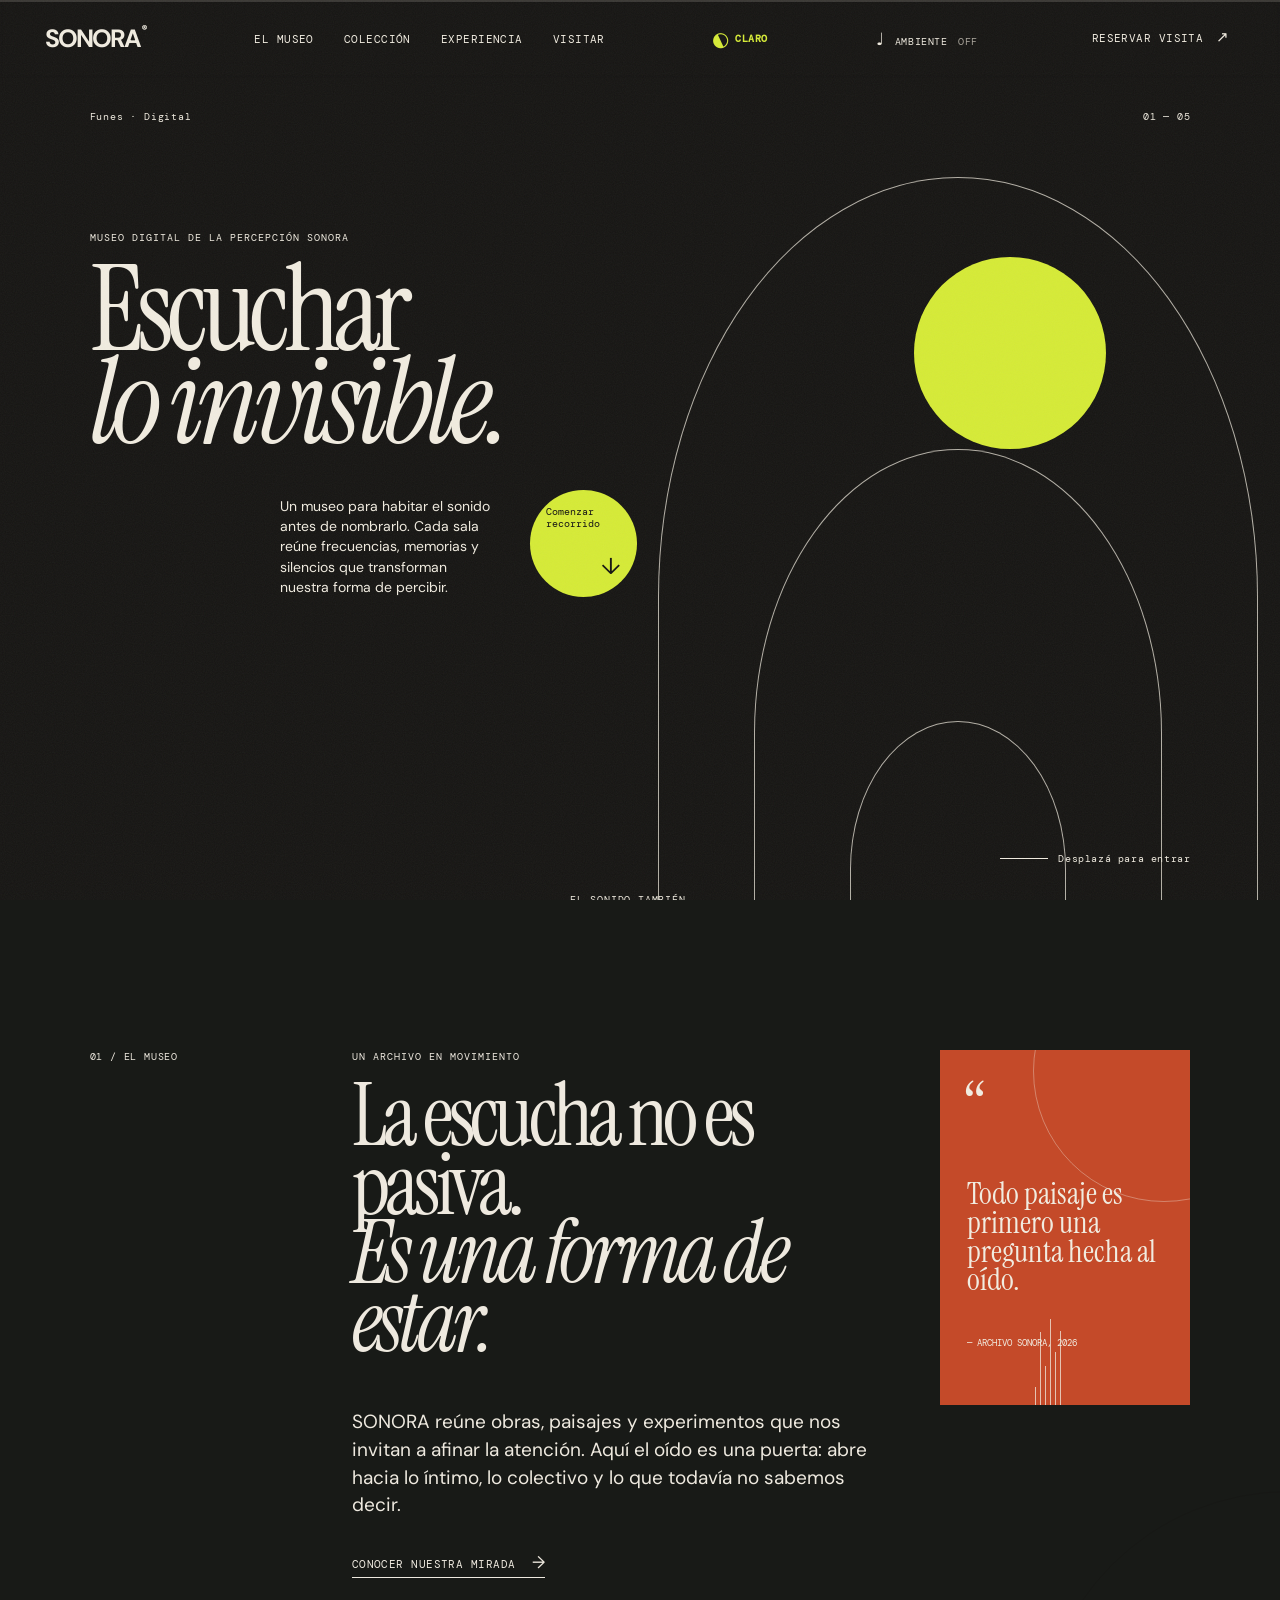
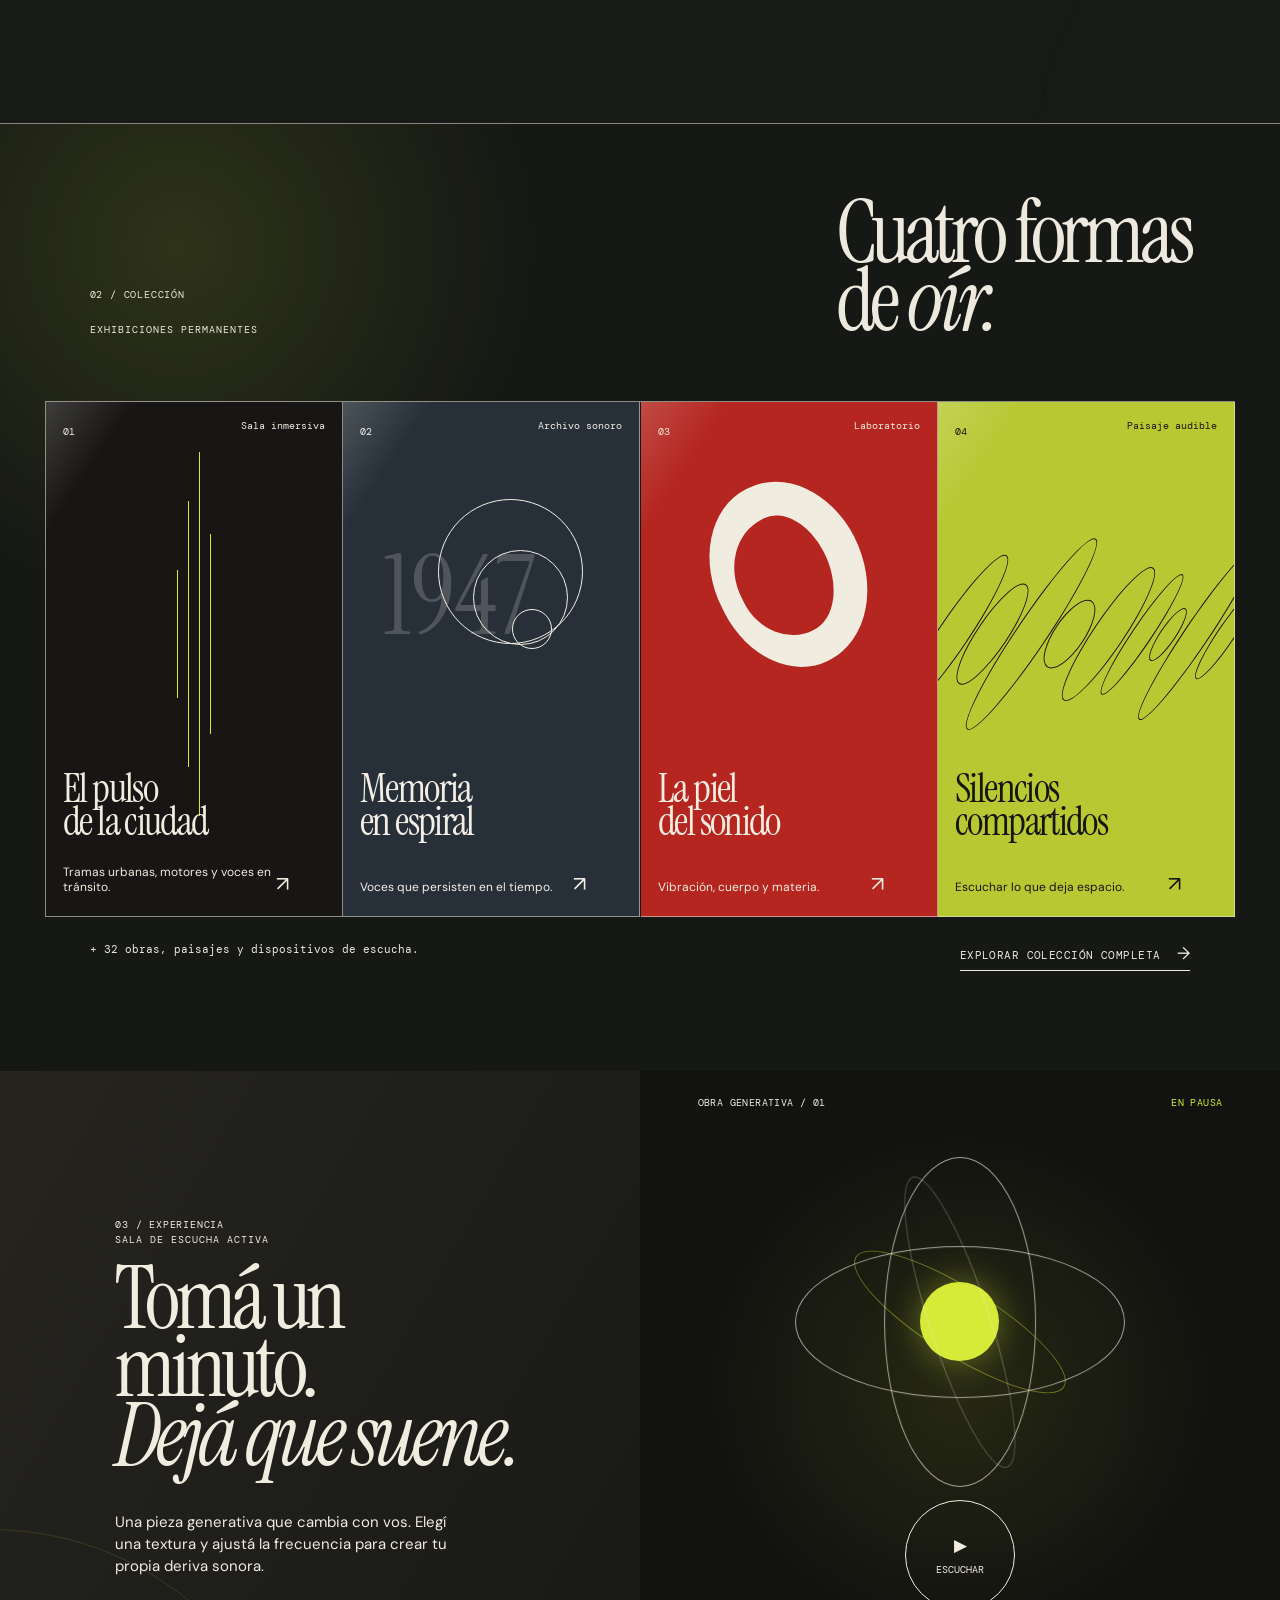
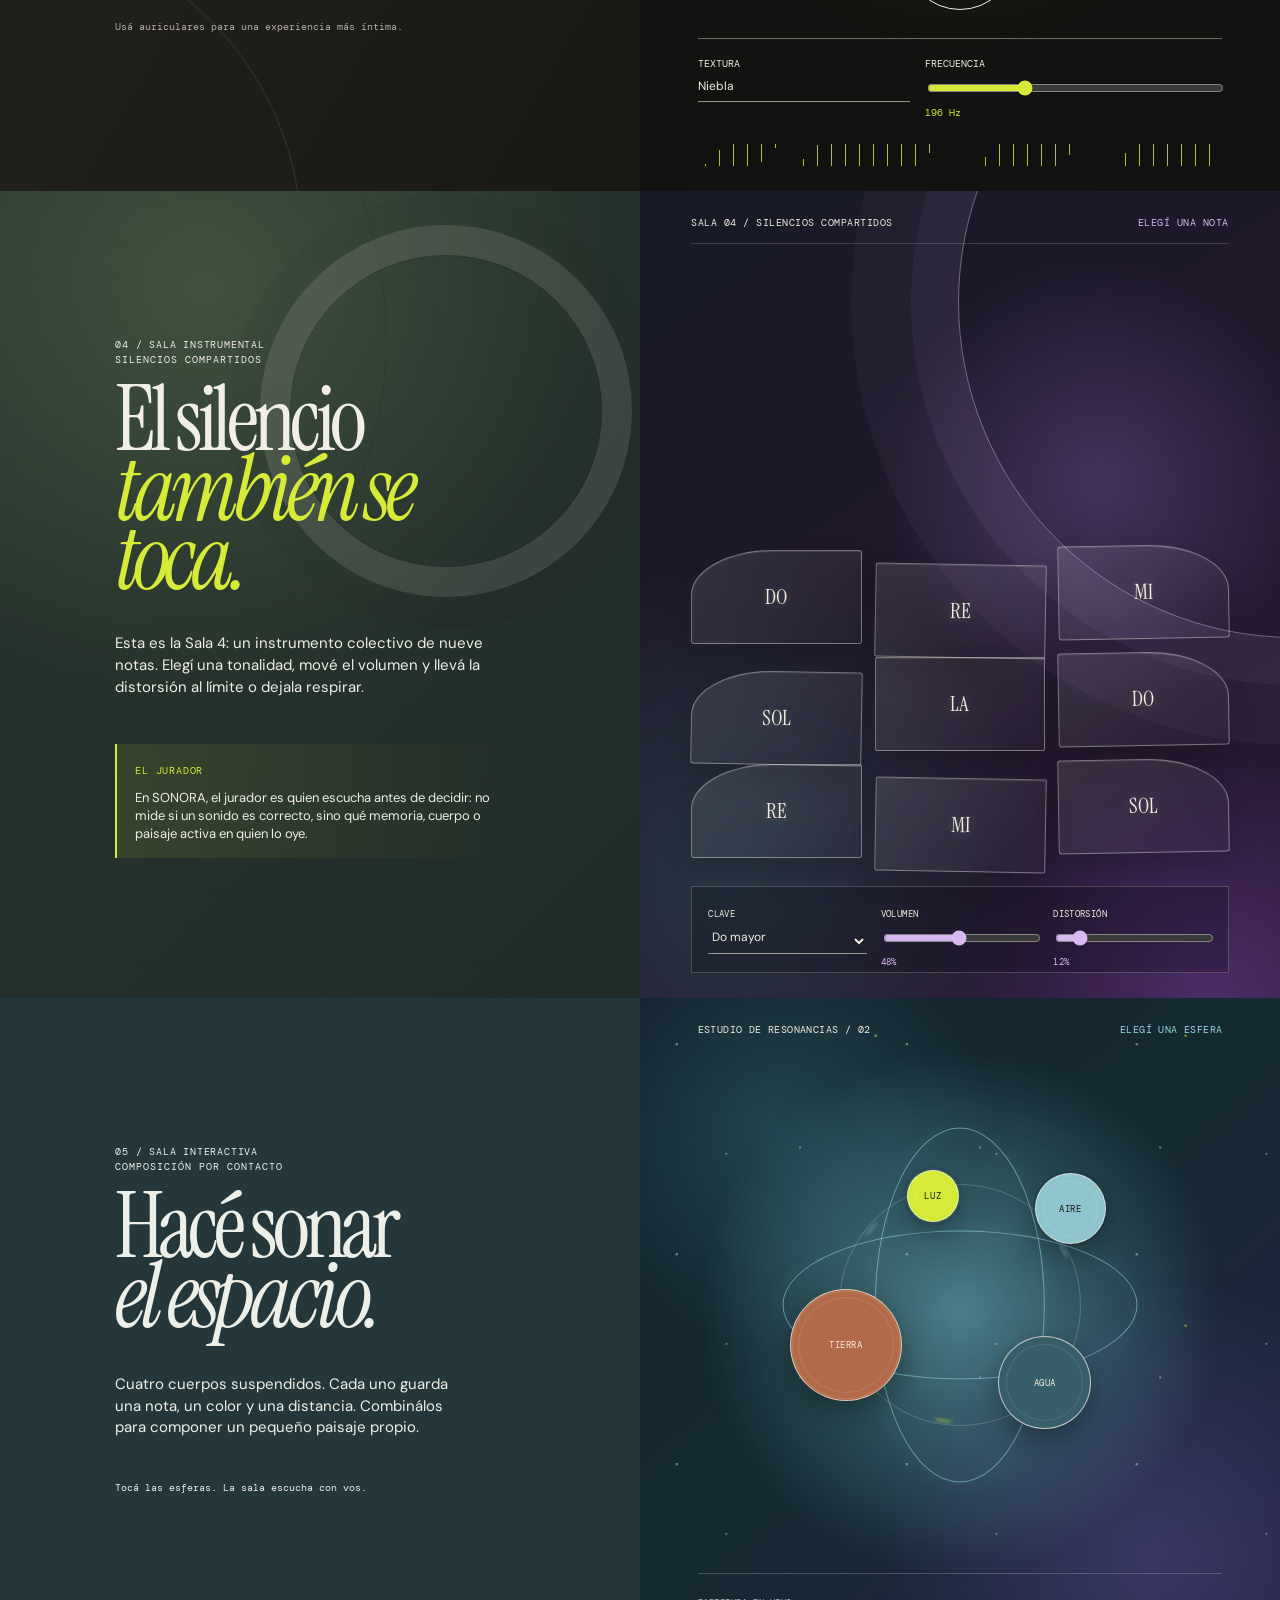
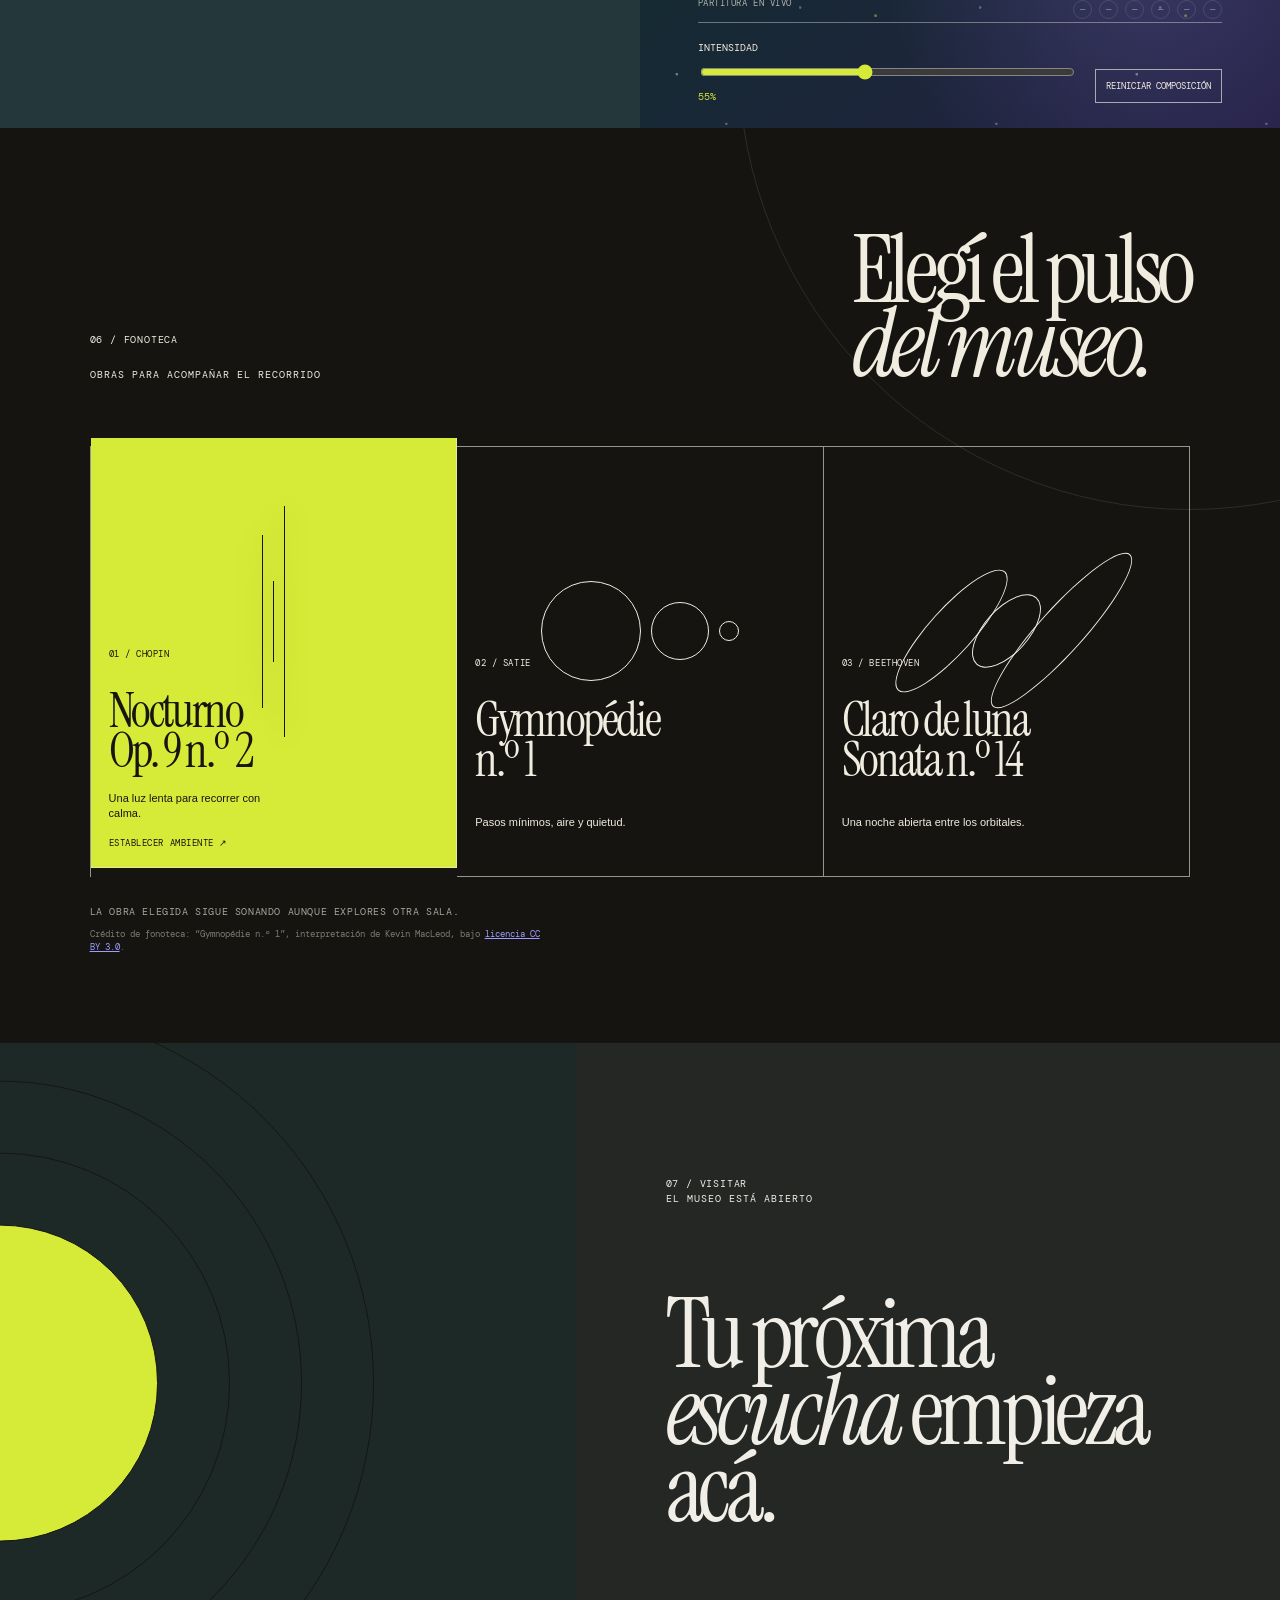
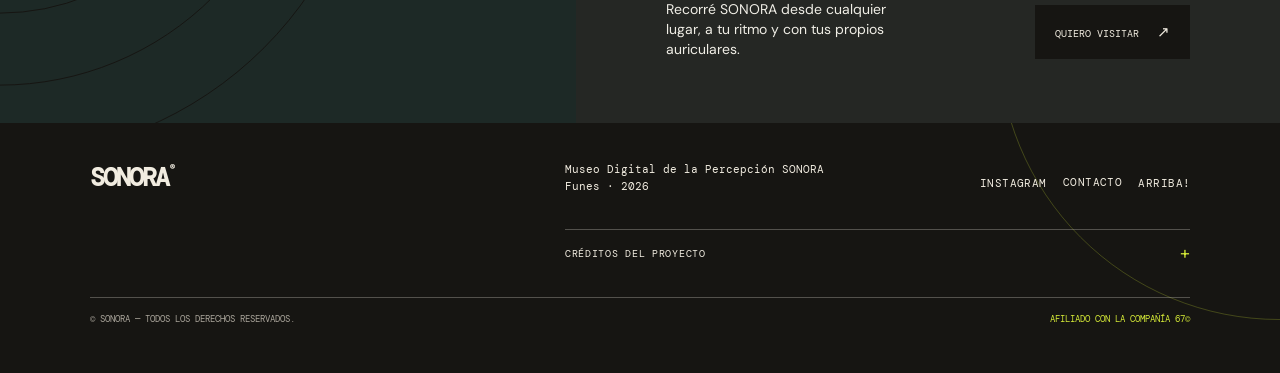
==== commit a7553574: "Add files via upload" ====
--- a/index.html
+++ b/index.html
@@ -38,7 +38,7 @@
     </header>
 
     <main>
-      <section class="hero" id="inicio" aria-labelledby="hero-title" data-narrator data-narrator-id="bienvenida" data-narrator-title="Sala de bienvenida" data-narration="Bienvenido a SONORA, el Museo Digital de la Percepción Sonora. Este recorrido propone habitar el sonido antes de nombrarlo. Cada sala reúne frecuencias, memorias y silencios que transforman nuestra forma de percibir.">
+      <section class="hero" id="inicio" aria-labelledby="hero-title">
         <div class="hero-topline"><span>Funes · Digital</span><span>01 — 05</span></div>
         <div class="hero-content">
           <p class="eyebrow">Museo digital de la percepción sonora</p>
@@ -72,7 +72,7 @@
         </aside>
       </section>
 
-      <section class="collection" id="coleccion" aria-labelledby="coleccion-title" data-narrator data-narrator-id="coleccion" data-narrator-title="Colección permanente" data-narration="En esta colección hay cuatro formas de oír. El pulso de la ciudad reúne tramas urbanas, motores y voces en tránsito. Memoria en espiral conserva voces que persisten en el tiempo. La piel del sonido explora vibración, cuerpo y materia. Silencios compartidos invita a escuchar aquello que deja espacio.">
+      <section class="collection" id="coleccion" aria-labelledby="coleccion-title">
         <div class="section-heading">
           <div><span class="section-index">02 / COLECCIÓN</span><p class="eyebrow">Exhibiciones permanentes</p></div>
           <h2 id="coleccion-title">Cuatro formas<br />de <em>oír.</em></h2>
@@ -102,7 +102,7 @@
         <div class="collection-footer"><p>+ 32 obras, paisajes y dispositivos de escucha.</p><a class="text-link" href="coleccion.html">Explorar colección completa <span>→</span></a></div>
       </section>
 
-      <section class="listening-lab" id="experiencia" aria-labelledby="lab-title" data-narrator data-narrator-id="escucha-activa" data-narrator-title="Sala de escucha activa" data-narration="Tomá un minuto y dejá que suene. Esta sala presenta una pieza generativa que cambia con vos. Elegí una textura y ajustá la frecuencia para crear tu propia deriva sonora. Para una experiencia más íntima, usá auriculares.">
+      <section class="listening-lab" id="experiencia" aria-labelledby="lab-title">
         <div class="lab-copy">
           <span class="section-index">03 / EXPERIENCIA</span>
           <p class="eyebrow">Sala de escucha activa</p>
@@ -122,7 +122,7 @@
         </div>
       </section>
 
-      <section class="silence-studio" id="sala-cuatro" aria-labelledby="silence-title" data-narrator data-narrator-id="silencios" data-narrator-title="Sala cuatro, Silencios compartidos" data-narration="El silencio también se toca. Esta sala es un instrumento colectivo de nueve notas. Elegí una tonalidad, mové el volumen y llevá la distorsión al límite o dejala respirar. En SONORA, el jurador escucha antes de decidir: no mide si un sonido es correcto, sino qué memoria, cuerpo o paisaje activa en quien lo oye.">
+      <section class="silence-studio" id="sala-cuatro" aria-labelledby="silence-title">
         <div class="silence-copy"><span class="section-index">04 / SALA INSTRUMENTAL</span><p class="eyebrow">Silencios compartidos</p><h2 id="silence-title">El silencio<br /><em>también se toca.</em></h2><p>Esta es la Sala 4: un instrumento colectivo de nueve notas. Elegí una tonalidad, mové el volumen y llevá la distorsión al límite o dejala respirar.</p><div class="jurador-note"><span>EL JURADOR</span><p>En SONORA, el jurador es quien escucha antes de decidir: no mide si un sonido es correcto, sino qué memoria, cuerpo o paisaje activa en quien lo oye.</p></div></div>
         <div class="silence-console" id="silence-console">
           <div class="silence-header"><span>SALA 04 / SILENCIOS COMPARTIDOS</span><span id="silence-status" aria-live="polite">ELEGÍ UNA NOTA</span></div>
@@ -133,7 +133,7 @@
         </div>
       </section>
 
-      <section class="resonance-hall" id="resonancia" aria-labelledby="resonance-title" data-narrator data-narrator-id="resonancia" data-narrator-title="Sala de composición por contacto" data-narration="Hacé sonar el espacio. Cuatro cuerpos suspendidos guardan una nota, un color y una distancia. Combinálos para componer un pequeño paisaje propio. La sala escucha con vos.">
+      <section class="resonance-hall" id="resonancia" aria-labelledby="resonance-title">
         <div class="resonance-copy">
           <span class="section-index">05 / SALA INTERACTIVA</span>
           <p class="eyebrow">Composición por contacto</p>
@@ -155,7 +155,7 @@
         </div>
       </section>
 
-      <section class="phonotheque" id="fonoteca" aria-labelledby="phonotheque-title" data-narrator data-narrator-id="fonoteca" data-narrator-title="Fonoteca" data-narration="Esta es la fonoteca de SONORA. Aquí podés elegir el pulso del museo con obras que acompañan el recorrido. La obra elegida seguirá sonando mientras explorás las demás salas.">
+      <section class="phonotheque" id="fonoteca" aria-labelledby="phonotheque-title">
         <div class="phonotheque-heading"><div><span class="section-index">06 / FONOTECA</span><p class="eyebrow">Obras para acompañar el recorrido</p></div><h2 id="phonotheque-title">Elegí el pulso<br /><em>del museo.</em></h2></div>
         <div class="phonotheque-grid" role="list">
           <button class="track-card is-selected" type="button" data-track="nocturne" role="listitem"><span>01 / CHOPIN</span><div class="track-glyph nocturne-glyph"><i></i><i></i><i></i></div><h3>Nocturno<br />Op. 9 n.º 2</h3><p>Una luz lenta para recorrer con calma.</p><b>ESTABLECER AMBIENTE ↗</b></button>
@@ -209,7 +209,6 @@
     <script src="museum-sounds.js"></script>
     <script src="ambient.js"></script>
     <script src="script.js"></script>
-    <script src="narrator.js"></script>
     <script src="museum-ui.js"></script>
   </body>
 </html>
--- a/interactions.css
+++ b/interactions.css
@@ -1,20 +1,10 @@
-/* Controles de cabecera */
-.theme-toggle{border:0;background:transparent;color:inherit;cursor:pointer;font:10px var(--mono);letter-spacing:.06em;text-transform:uppercase;white-space:nowrap;padding:6px 0;display:inline-flex;align-items:center;gap:6px}.theme-toggle span{font:18px/1 var(--sans);transition:transform .35s ease}.theme-toggle:hover span,.theme-toggle[aria-pressed="true"] span{transform:rotate(-25deg) scale(1.1)}.theme-toggle:focus-visible{outline:1px solid currentColor;outline-offset:5px}
-footer .contact-copy{border:0;background:transparent;color:inherit;cursor:pointer;font:11px var(--mono);letter-spacing:.04em;text-transform:uppercase;padding:0;text-align:left;transition:color .25s ease,transform .25s ease}footer .contact-copy:hover,footer .contact-copy.is-copied{color:var(--acid);transform:translateY(-3px)}footer .contact-copy:focus-visible{outline:1px solid var(--acid);outline-offset:4px}
-
-/* Guía de escucha por sala */
-.narrator-dock{position:fixed;right:22px;bottom:22px;z-index:40;width:min(390px,calc(100vw - 34px));padding:17px 18px 16px;background:rgba(18,18,16,.96);color:var(--cream);border:1px solid rgba(241,236,224,.54);box-shadow:8px 8px 0 rgba(214,235,55,.78);backdrop-filter:blur(15px);transform:translateY(calc(100% + 35px));opacity:0;visibility:hidden;pointer-events:none;transition:transform .45s cubic-bezier(.2,.8,.2,1),opacity .3s ease,visibility .3s ease}.narrator-dock.is-visible{transform:translateY(0);opacity:1;visibility:visible;pointer-events:auto}.narrator-heading{display:flex;justify-content:space-between;gap:16px;align-items:start;margin-bottom:15px;font:9px var(--mono);letter-spacing:.07em}.narrator-heading span{color:var(--acid);white-space:nowrap}.narrator-heading b{font:10px/1.25 var(--sans);font-weight:500;text-align:right}.narrator-actions{display:flex;gap:9px;align-items:stretch}.narrator-start{flex:1;border:1px solid var(--acid);background:var(--acid);color:var(--ink);font:10px var(--mono);letter-spacing:.04em;text-transform:uppercase;cursor:pointer;padding:10px 11px;transition:transform .2s ease,box-shadow .2s ease}.narrator-start:hover{transform:translate(-2px,-2px);box-shadow:3px 3px 0 var(--cream)}.narrator-start:disabled{opacity:.45;cursor:not-allowed;transform:none;box-shadow:none}.narrator-start span{font-size:15px;margin-left:5px}.narrator-controls{display:flex;gap:5px}.narrator-controls button{border:1px solid rgba(241,236,224,.46);background:transparent;color:var(--cream);font:8px var(--mono);letter-spacing:.02em;text-transform:uppercase;cursor:pointer;padding:7px 6px;transition:background .2s ease,color .2s ease}.narrator-controls button:hover:not(:disabled){background:var(--cream);color:var(--ink)}.narrator-controls button:disabled{opacity:.35;cursor:not-allowed}.narrator-start:focus-visible,.narrator-controls button:focus-visible{outline:2px solid var(--rust);outline-offset:2px}.narrator-status{font:8px var(--mono);letter-spacing:.07em;color:#aaa59b;margin:14px 0 0}.narrator-transcript{display:none;margin:10px 0 0;font-size:11px;line-height:1.45;color:#bbb6aa}.narrator-transcript span{transition:color .25s ease,background .25s ease}.narrator-transcript span+span{margin-left:.32em}.narrator-transcript span.is-current{color:var(--ink);background:var(--acid);box-decoration-break:clone;-webkit-box-decoration-break:clone;padding:1px 3px}
-
-.narrator-dock.is-narrating .narrator-transcript{display:block}
+/* Controles de cabecera y pie */
+.theme-toggle{border:0;background:transparent;color:inherit;cursor:pointer;font:10px var(--mono);letter-spacing:.06em;text-transform:uppercase;white-space:nowrap;padding:6px 0;display:inline-flex;align-items:center;gap:6px}.theme-toggle span{font:18px/1 var(--sans);transition:transform .35s ease}.theme-toggle:hover span,.theme-toggle[aria-pressed="true"] span{transform:rotate(-25deg) scale(1.1)}.theme-toggle:focus-visible{outline:1px solid currentColor;outline-offset:5px}footer .contact-copy{border:0;background:transparent;color:inherit;cursor:pointer;font:11px var(--mono);letter-spacing:.04em;text-transform:uppercase;padding:0;text-align:left;transition:color .25s ease,transform .25s ease}footer .contact-copy:hover,footer .contact-copy.is-copied{color:var(--acid);transform:translateY(-3px)}footer .contact-copy:focus-visible{outline:1px solid var(--acid);outline-offset:4px}
 
 /* Modo oscuro */
 html[data-theme="dark"]{color-scheme:dark}html[data-theme="dark"] body,html[data-theme="dark"] .collection-page{background:#101210;color:#eee9df}html[data-theme="dark"] .manifesto{background:#181a17;color:#eee9df}html[data-theme="dark"] .manifesto .large-copy,html[data-theme="dark"] .manifesto h2{color:#eee9df}html[data-theme="dark"] .collection{background:radial-gradient(circle at 14% 13%,rgba(214,235,55,.13),transparent 26%),#151814;color:#eee9df;border-color:rgba(241,236,224,.52)}html[data-theme="dark"] .collection h2,html[data-theme="dark"] .collection-footer,html[data-theme="dark"] .collection-footer a{color:#eee9df}html[data-theme="dark"] .room-grid{border-color:rgba(241,236,224,.55)}html[data-theme="dark"] .room{border-color:rgba(241,236,224,.55)}html[data-theme="dark"] .room-paper{background:#273039;color:#f3efe6}html[data-theme="dark"] .room-paper .paper-visual span{color:rgba(241,236,224,.2)}html[data-theme="dark"] .room-paper .paper-visual i{border-color:#f3efe6}html[data-theme="dark"] .room-line{background:#b7c833;color:#15170f}html[data-theme="dark"] .silence-studio{background:radial-gradient(circle at 16% 12%,rgba(199,238,143,.16),transparent 32%),linear-gradient(135deg,#28362f,#1d2826);color:#f0eee6}html[data-theme="dark"] .silence-studio::after{opacity:.18}html[data-theme="dark"] .silence-copy h2 em,html[data-theme="dark"] .jurador-note>span{color:#d6eb37}html[data-theme="dark"] .jurador-note{border-color:#d6eb37;background:linear-gradient(90deg,rgba(214,235,55,.1),transparent)}html[data-theme="dark"] .resonance-hall{background:#24383b;color:#edf0e9}html[data-theme="dark"] .resonance-copy h2,html[data-theme="dark"] .resonance-copy p{color:#edf0e9}html[data-theme="dark"] .visit{background:#252724;color:#f0eee6}html[data-theme="dark"] .visit-art{background:#1d2926}html[data-theme="dark"] .visit h2,html[data-theme="dark"] .visit-bottom p{color:#f0eee6}html[data-theme="dark"] .archive-content{background:#101210;color:#eee9df}html[data-theme="dark"] .archive-toolbar{border-color:rgba(241,236,224,.55)}html[data-theme="dark"] .archive-toolbar>p,html[data-theme="dark"] .filter,html[data-theme="dark"] .archive-note{color:#eee9df}html[data-theme="dark"] .filter.active,html[data-theme="dark"] .filter:hover{border-color:#eee9df}html[data-theme="dark"] .emotion-archive{background:#1b2529;color:#edf0e9}html[data-theme="dark"] .emotion-heading h2,html[data-theme="dark"] .emotion-heading>p,html[data-theme="dark"] .emotion-status{color:#edf0e9}html[data-theme="dark"] .emotion-grid{border-color:#edf0e9}html[data-theme="dark"] .emotion-card{border-color:#edf0e9}html[data-theme="dark"] .theme-toggle{color:var(--acid)}
 
-/* Interacciones ocultas del museo */
+/* Interacciones ocultas */
 .secret-room{width:min(760px,calc(100% - 34px));padding:58px 7vw 45px;border:1px solid var(--cream);background:#171a1a;color:var(--cream);box-shadow:13px 13px 0 var(--acid);overflow:hidden}.secret-room::before{content:"";position:absolute;width:690px;aspect-ratio:1;border:1px solid rgba(214,235,55,.24);border-radius:50%;right:-330px;top:-410px;animation:secret-turn 25s linear infinite}.secret-room::backdrop{background:rgba(8,10,10,.78);backdrop-filter:blur(8px)}.secret-room .eyebrow{color:var(--acid);position:relative;z-index:1}.secret-room h2{position:relative;z-index:1;font:clamp(55px,7vw,100px)/.79 var(--serif);letter-spacing:-.06em;font-weight:400;margin:0}.secret-room>p:not(.eyebrow){position:relative;z-index:1;max-width:340px;font-size:14px;line-height:1.48;margin:26px 0 0}.secret-close{position:absolute;right:17px;top:13px;z-index:3;border:0;background:transparent;color:var(--cream);font-size:28px;cursor:pointer}.secret-close:focus-visible{outline:1px solid var(--acid);outline-offset:4px}.secret-orbit{width:260px;aspect-ratio:1;position:absolute;right:3vw;bottom:-44px;z-index:1}.secret-orbit i{position:absolute;left:50%;top:50%;border:1px solid rgba(241,236,224,.7);border-radius:50%;transform:translate(-50%,-50%) rotate(24deg);animation:secret-turn 13s linear infinite}.secret-orbit i:nth-child(1){width:100%;height:31%}.secret-orbit i:nth-child(2){width:34%;height:100%;animation-duration:18s;animation-direction:reverse}.secret-orbit i:nth-child(3){width:56%;height:56%;animation-duration:8s}.secret-orbit b{position:absolute;width:28px;aspect-ratio:1;border-radius:50%;background:var(--acid);left:45%;top:45%;box-shadow:0 0 28px rgba(214,235,55,.65);animation:secret-core 2.8s ease-in-out infinite}@keyframes secret-turn{to{transform:rotate(360deg)}}@keyframes secret-core{50%{transform:scale(1.5);box-shadow:0 0 55px rgba(214,235,55,.9)}}
 .konami-toast{position:fixed;z-index:70;left:50%;top:24px;transform:translate(-50%,-18px);margin:0;padding:11px 16px;background:var(--acid);color:var(--ink);font:10px var(--mono);letter-spacing:.05em;text-transform:uppercase;box-shadow:5px 5px 0 var(--ink);animation:toast-in .38s cubic-bezier(.2,.8,.2,1) both,toast-out .4s ease 3.7s both}@keyframes toast-in{to{transform:translate(-50%,0)}}@keyframes toast-out{to{opacity:0;transform:translate(-50%,-14px)}}body.konami-mode::after{content:"";position:fixed;z-index:30;inset:0;pointer-events:none;background:repeating-linear-gradient(90deg,rgba(214,235,55,.16) 0 1px,transparent 1px 38px),repeating-linear-gradient(0deg,rgba(214,235,55,.1) 0 1px,transparent 1px 38px);mix-blend-mode:screen;animation:konami-grid 2.3s linear infinite}body.konami-mode .grain{opacity:.16}body.konami-mode .hero-art,body.konami-mode .archive-line{filter:hue-rotate(110deg) saturate(1.45);animation:konami-float 1.6s ease-in-out infinite}@keyframes konami-grid{to{background-position:38px 0,0 38px}}@keyframes konami-float{50%{transform:translateY(-14px) rotate(2deg)}}
-
-@media(max-width:980px){.theme-toggle{font-size:9px}.site-header{gap:12px}}
-@media(max-width:800px){.theme-toggle{margin-left:auto}.ambient-toggle{margin-left:0!important}.narrator-dock{right:17px;bottom:17px}.secret-room{padding:50px 8vw 160px}.secret-orbit{right:50%;transform:translateX(50%);bottom:-82px}}
-@media(max-width:530px){.theme-toggle b{display:none}.theme-toggle span{font-size:21px}.narrator-dock{padding:14px;width:calc(100vw - 28px);right:14px;bottom:14px;box-shadow:5px 5px 0 rgba(214,235,55,.75)}.narrator-heading{margin-bottom:11px}.narrator-heading b{font-size:9px}.narrator-actions{display:block}.narrator-start{width:100%}.narrator-controls{margin-top:7px}.narrator-controls button{flex:1;padding:8px 3px}.secret-room h2{font-size:57px}.secret-room{box-shadow:7px 7px 0 var(--acid)}}
-@media(prefers-reduced-motion:reduce){.narrator-dock,.narrator-start,.narrator-transcript span,.theme-toggle span{transition:none}.secret-room::before,.secret-orbit i,.secret-orbit b,body.konami-mode::after,body.konami-mode .hero-art,body.konami-mode .archive-line,.konami-toast{animation:none}}
+@media(max-width:980px){.theme-toggle{font-size:9px}.site-header{gap:12px}}@media(max-width:800px){.theme-toggle{margin-left:auto}.ambient-toggle{margin-left:0!important}.secret-room{padding:50px 8vw 160px}.secret-orbit{right:50%;transform:translateX(50%);bottom:-82px}}@media(max-width:530px){.theme-toggle b{display:none}.theme-toggle span{font-size:21px}.secret-room h2{font-size:57px}.secret-room{box-shadow:7px 7px 0 var(--acid)}}@media(prefers-reduced-motion:reduce){.theme-toggle span{transition:none}.secret-room::before,.secret-orbit i,.secret-orbit b,body.konami-mode::after,body.konami-mode .hero-art,body.konami-mode .archive-line,.konami-toast{animation:none}}
--- a/refinements.css
+++ b/refinements.css
@@ -1,5 +1,5 @@
 /* Guía de escucha minimizable y pie alineado */
-.narrator-heading b{margin-left:auto}.narrator-hide{width:20px;height:20px;display:grid;place-items:center;border:0;background:transparent;color:var(--cream);font:20px/1 var(--sans);cursor:pointer;padding:0}.narrator-hide:hover{color:var(--acid)}.narrator-hide:focus-visible{outline:1px solid var(--acid);outline-offset:3px}.narrator-reopen{position:fixed;right:22px;bottom:22px;z-index:41;border:1px solid var(--cream);background:var(--ink);color:var(--cream);box-shadow:5px 5px 0 var(--acid);font:9px var(--mono);letter-spacing:.06em;text-transform:uppercase;padding:11px 13px;cursor:pointer;opacity:0;visibility:hidden;transform:translateY(20px);transition:opacity .25s ease,transform .25s ease,visibility .25s ease}.narrator-reopen.is-visible{opacity:1;visibility:visible;transform:translateY(0)}.narrator-reopen:hover{background:var(--acid);color:var(--ink)}footer .footer-links{align-items:center}footer .contact-copy{display:inline-flex;align-items:center;line-height:1;min-height:14px;margin:0}
+footer .footer-links{align-items:center}footer .contact-copy{display:inline-flex;align-items:center;line-height:1;min-height:14px;margin:0}
 
 /* Sala cinco: un espacio vivo entre las resonancias. */
 .resonance-console{background:radial-gradient(circle at 21% 18%,rgba(96,208,215,.19),transparent 28%),radial-gradient(circle at 80% 76%,rgba(140,119,222,.24),transparent 36%),linear-gradient(138deg,#12202b 0%,#152a32 46%,#242044 100%)}.resonance-console::after{content:"";position:absolute;inset:0;pointer-events:none;background-image:radial-gradient(circle at 16% 22%,rgba(241,236,224,.78) 0 1px,transparent 1.7px),radial-gradient(circle at 76% 13%,rgba(214,235,55,.8) 0 1px,transparent 1.8px),radial-gradient(circle at 89% 65%,rgba(152,215,224,.72) 0 1px,transparent 1.6px),radial-gradient(circle at 32% 82%,rgba(241,236,224,.55) 0 1px,transparent 1.5px);background-size:230px 210px,310px 290px,180px 230px,270px 190px;opacity:.52;animation:star-shift 19s linear infinite}.resonance-header,.resonance-space,.resonance-score,.resonance-controls{z-index:3}.resonance-space{filter:drop-shadow(0 15px 25px rgba(0,0,0,.24));animation:resonance-drift 8s ease-in-out infinite}.resonance-space::after{content:"";position:absolute;inset:3%;border-radius:50%;pointer-events:none;background:conic-gradient(from 10deg,transparent 0 13%,rgba(157,217,224,.24) 14% 15%,transparent 16% 48%,rgba(214,235,55,.27) 49% 50%,transparent 51% 82%,rgba(157,217,224,.2) 83% 84%,transparent 85%);mask:radial-gradient(transparent 0 48%,#000 49% 50%,transparent 51%);animation:resonance-scan 12s linear infinite}.resonance-pad{box-shadow:0 10px 22px rgba(0,0,0,.2);animation:pad-aura 4.8s ease-in-out infinite}.resonance-pad::after{content:"";position:absolute;inset:-11px;border:1px solid currentColor;border-radius:50%;opacity:.15;transform:scale(.82);animation:pad-ring 3.6s ease-out infinite}.resonance-pad:nth-of-type(2){animation-delay:-1.2s}.resonance-pad:nth-of-type(3){animation-delay:-2.4s}.resonance-pad:nth-of-type(4){animation-delay:-3.6s}.resonance-pad.is-active::after{opacity:.72;animation-duration:1s}.resonance-console.is-resonating .resonance-space{animation:resonance-impact .8s cubic-bezier(.2,.8,.2,1) both}.resonance-console.is-resonating::after{opacity:.95}.resonance-ring{filter:drop-shadow(0 0 8px rgba(157,217,224,.28))}@keyframes star-shift{to{background-position:230px -210px,-310px 290px,180px 230px,-270px -190px}}@keyframes resonance-drift{0%,100%{transform:translate3d(0,0,0) rotate(0)}50%{transform:translate3d(0,-12px,0) rotate(2deg)}}@keyframes resonance-scan{to{transform:rotate(360deg)}}@keyframes pad-aura{50%{filter:brightness(1.18);box-shadow:0 0 0 8px rgba(157,217,224,.04),0 15px 28px rgba(0,0,0,.3)}}@keyframes pad-ring{to{transform:scale(1.32);opacity:0}}@keyframes resonance-impact{50%{transform:scale(1.04) rotate(-1deg)}}
@@ -14,4 +14,12 @@
 .konami-stage{position:fixed;z-index:55;left:50%;bottom:5.5vh;transform:translateX(-50%);width:min(510px,calc(100vw - 38px));padding:16px 20px;background:rgba(12,16,18,.94);color:var(--cream);border:1px solid rgba(214,235,55,.8);box-shadow:7px 7px 0 rgba(214,235,55,.56);text-align:center;pointer-events:none;animation:konami-stage-in .6s cubic-bezier(.2,.8,.2,1) both,konami-stage-out .5s ease 9.7s both}.konami-stage>span,.konami-stage>b{font:9px var(--mono);letter-spacing:.1em}.konami-stage>span{color:var(--acid)}.konami-stage>b{display:block;margin-top:9px;font-weight:400}.konami-stage>div{height:42px;display:flex;justify-content:center;gap:8px;align-items:center;margin:9px 0}.konami-stage i{display:block;width:2px;height:24%;background:var(--acid);box-shadow:0 0 13px var(--acid);animation:konami-bars 1.05s ease-in-out infinite}.konami-stage i:nth-child(2){height:70%;animation-delay:-.14s}.konami-stage i:nth-child(3){height:100%;animation-delay:-.55s}.konami-stage i:nth-child(4){height:43%;animation-delay:-.33s}.konami-stage i:nth-child(5){height:82%;animation-delay:-.7s}.konami-stage i:nth-child(6){height:56%;animation-delay:-.25s}.konami-stage i:nth-child(7){height:34%;animation-delay:-.83s}.room.is-konami-lit,.archive-work.is-konami-lit{z-index:8!important;transform:translateY(-11px) scale(1.025)!important;box-shadow:0 0 0 2px var(--acid),0 0 48px rgba(214,235,55,.55)!important;filter:hue-rotate(75deg) saturate(1.22)}@keyframes konami-stage-in{from{opacity:0;transform:translate(-50%,28px)}}@keyframes konami-stage-out{to{opacity:0;transform:translate(-50%,-18px)}}@keyframes konami-bars{50%{transform:scaleY(.25)}}
 
 .resonance-console::after{z-index:0}.simple-page.has-sticky-header main{padding-top:var(--sticky-header-height,78px)}
-@media(max-width:800px){footer .footer-links{align-items:flex-start}.narrator-reopen{right:17px;bottom:17px}.track-card h3{bottom:92px}.track-card p,.track-card:hover p,.track-card.is-selected p{bottom:44px}.room-detail{padding:46px 8vw 36px}.resonance-space{animation-duration:10s}.simple-page.has-sticky-header main{padding-top:var(--sticky-header-height,65px)}}@media(max-width:530px){.narrator-reopen{right:14px;bottom:14px}.room-detail h2{font-size:58px}.room-detail-actions{display:grid;grid-template-columns:1fr}.room-detail-actions button,.room-detail-actions a{text-align:center}.konami-stage{bottom:18px}.track-card h3{bottom:89px}.track-card p,.track-card:hover p,.track-card.is-selected p{bottom:42px}}@media(prefers-reduced-motion:reduce){.resonance-console::after,.resonance-space,.resonance-space::after,.resonance-pad,.resonance-pad::after,.konami-stage,.konami-stage i{animation:none}}
+@media(max-width:800px){footer .footer-links{align-items:flex-start}.track-card h3{bottom:92px}.track-card p,.track-card:hover p,.track-card.is-selected p{bottom:44px}.room-detail{padding:46px 8vw 36px}.resonance-space{animation-duration:10s}.simple-page.has-sticky-header main{padding-top:var(--sticky-header-height,65px)}}@media(max-width:530px){.room-detail h2{font-size:58px}.room-detail-actions{display:grid;grid-template-columns:1fr}.room-detail-actions button,.room-detail-actions a{text-align:center}.konami-stage{bottom:18px}.track-card h3{bottom:89px}.track-card p,.track-card:hover p,.track-card.is-selected p{bottom:42px}}@media(prefers-reduced-motion:reduce){.resonance-console::after,.resonance-space,.resonance-space::after,.resonance-pad,.resonance-pad::after,.konami-stage,.konami-stage i{animation:none}}
+
+/* Colecci\u00f3n: el texto conserva aire y cada obra revela su acceso con suavidad. */
+.room h3{max-width:calc(100% - 43px);font-size:clamp(34px,3.15vw,48px);line-height:.82;bottom:78px;text-wrap:balance}.room p{max-width:calc(100% - 58px);bottom:20px}.room-arrow{z-index:3;display:inline-flex;align-items:center;gap:7px;font-size:21px}.room-arrow::after{content:"abrir";font:8px var(--mono);letter-spacing:.08em;text-transform:uppercase;opacity:0;transform:translateX(-5px);transition:opacity .22s ease,transform .22s ease}.room:hover .room-arrow::after,.room:focus-visible .room-arrow::after{opacity:1;transform:translateX(0)}
+@media (min-width:801px) and (max-width:1240px){.room-grid{grid-template-columns:repeat(2,1fr)}.room{height:450px}.room h3{font-size:clamp(39px,4.3vw,55px)}}
+@media (max-width:450px){.room h3{font-size:46px;bottom:76px}.room p{max-width:calc(100% - 72px)}}
+
+/* Un hilo de progreso acompa\u00f1a el recorrido sin competir con las salas. */
+.scroll-progress{position:fixed;z-index:45;top:0;left:0;right:0;height:2px;background:rgba(241,236,224,.16);pointer-events:none}.scroll-progress span{display:block;width:100%;height:100%;background:var(--acid);box-shadow:0 0 12px rgba(214,235,55,.62);transform:scaleX(0);transform-origin:left center;transition:transform .12s linear}
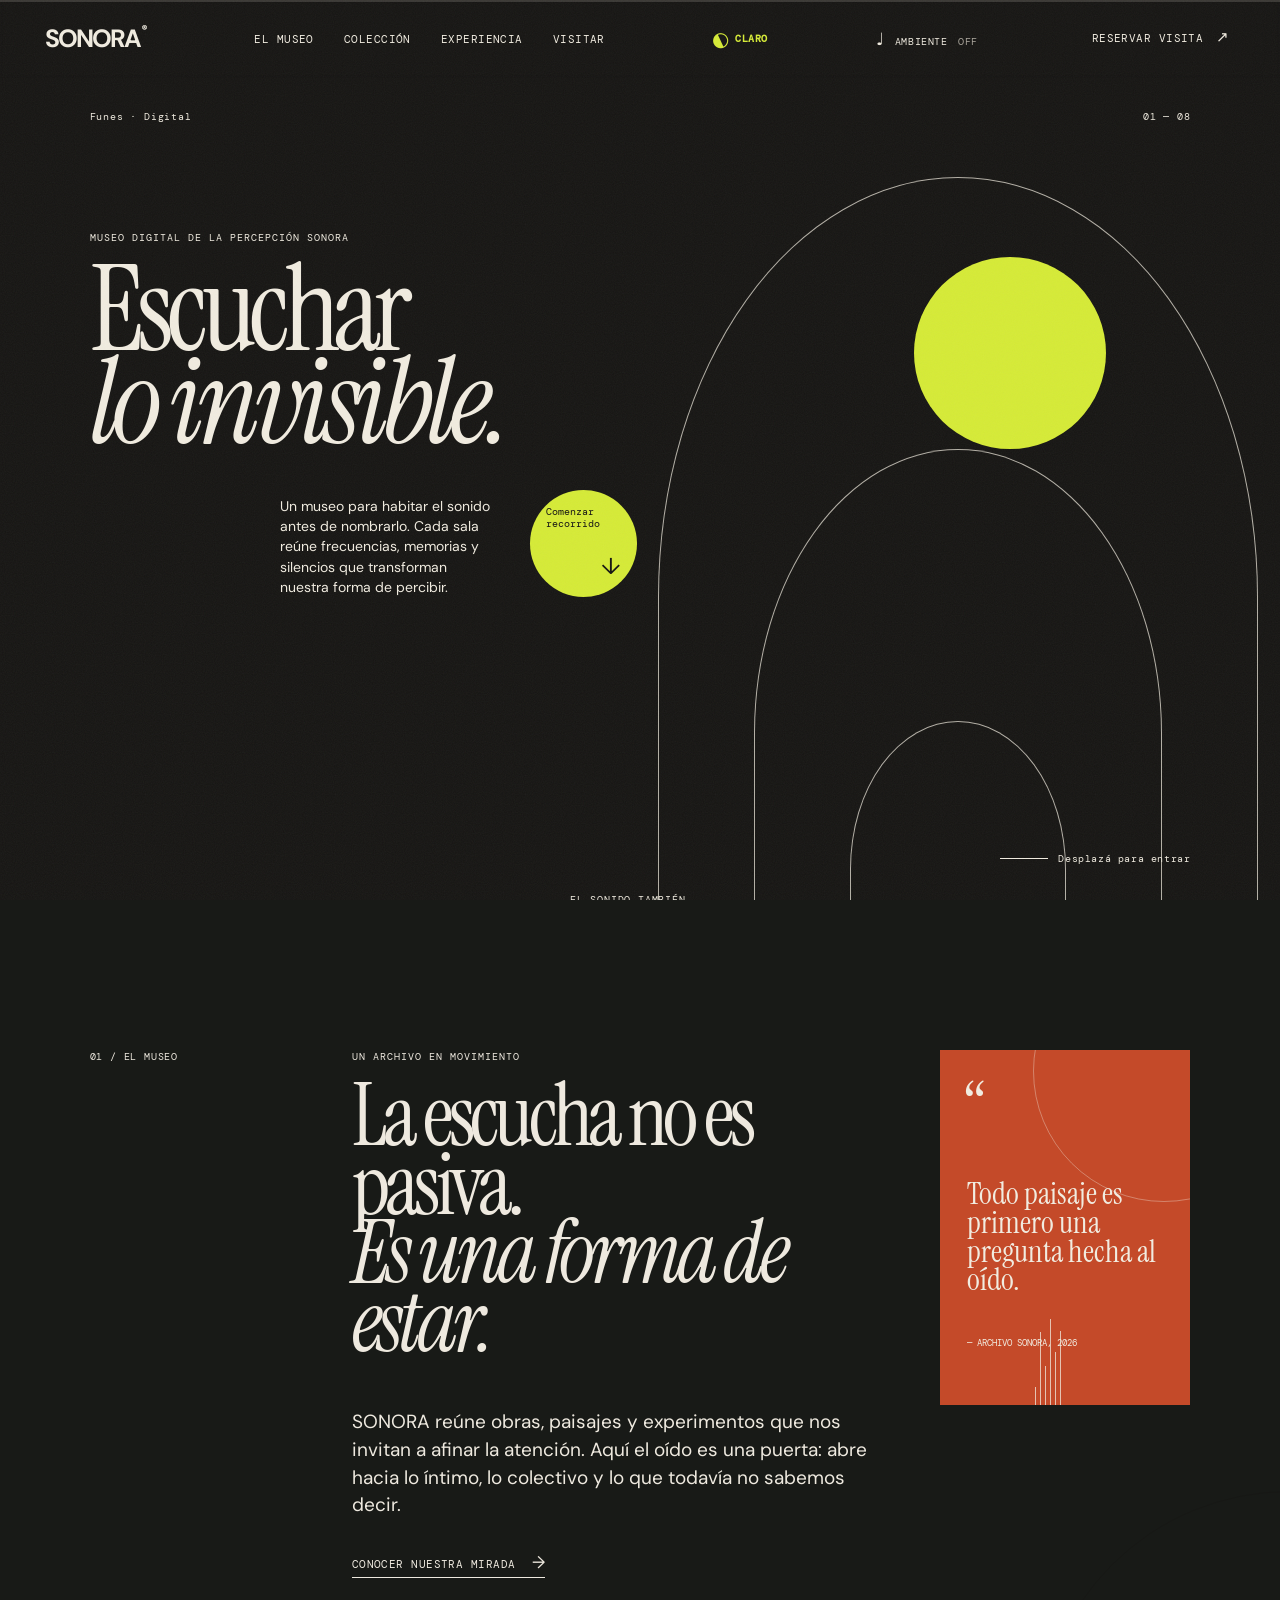
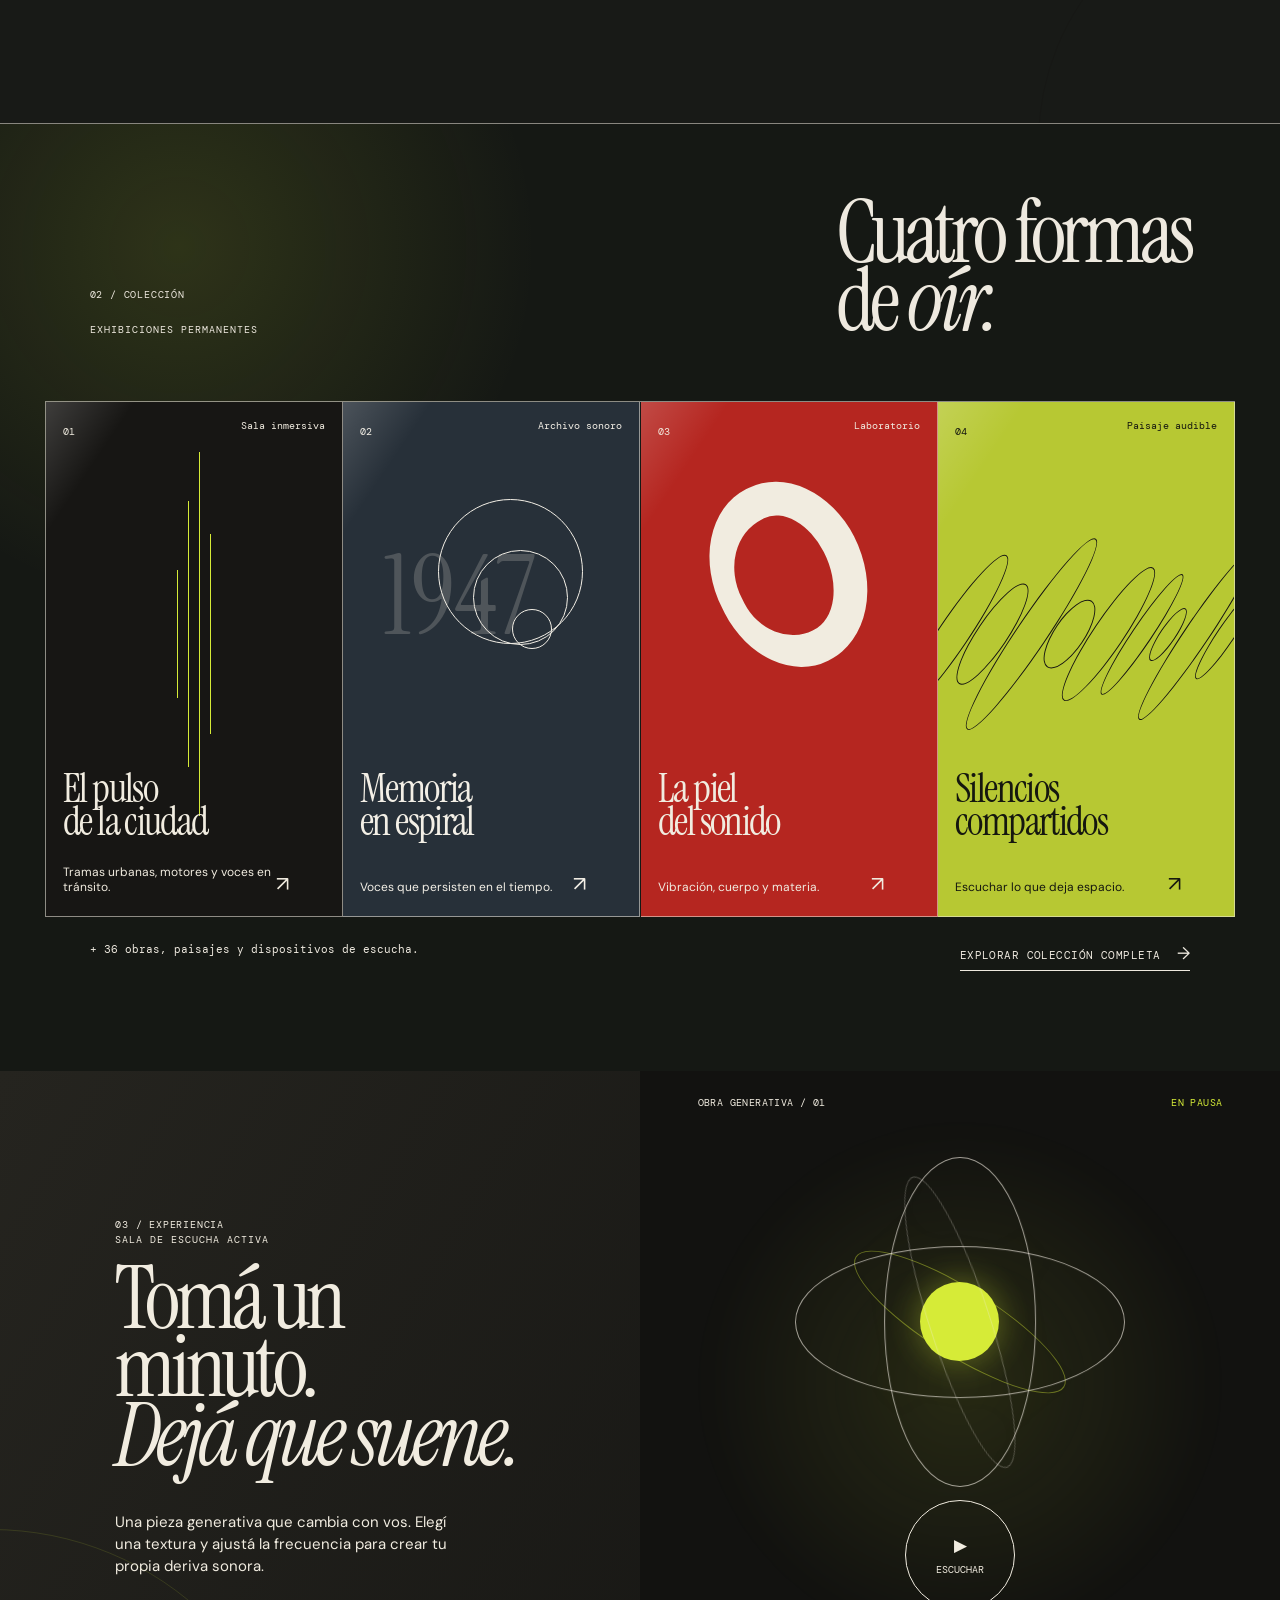
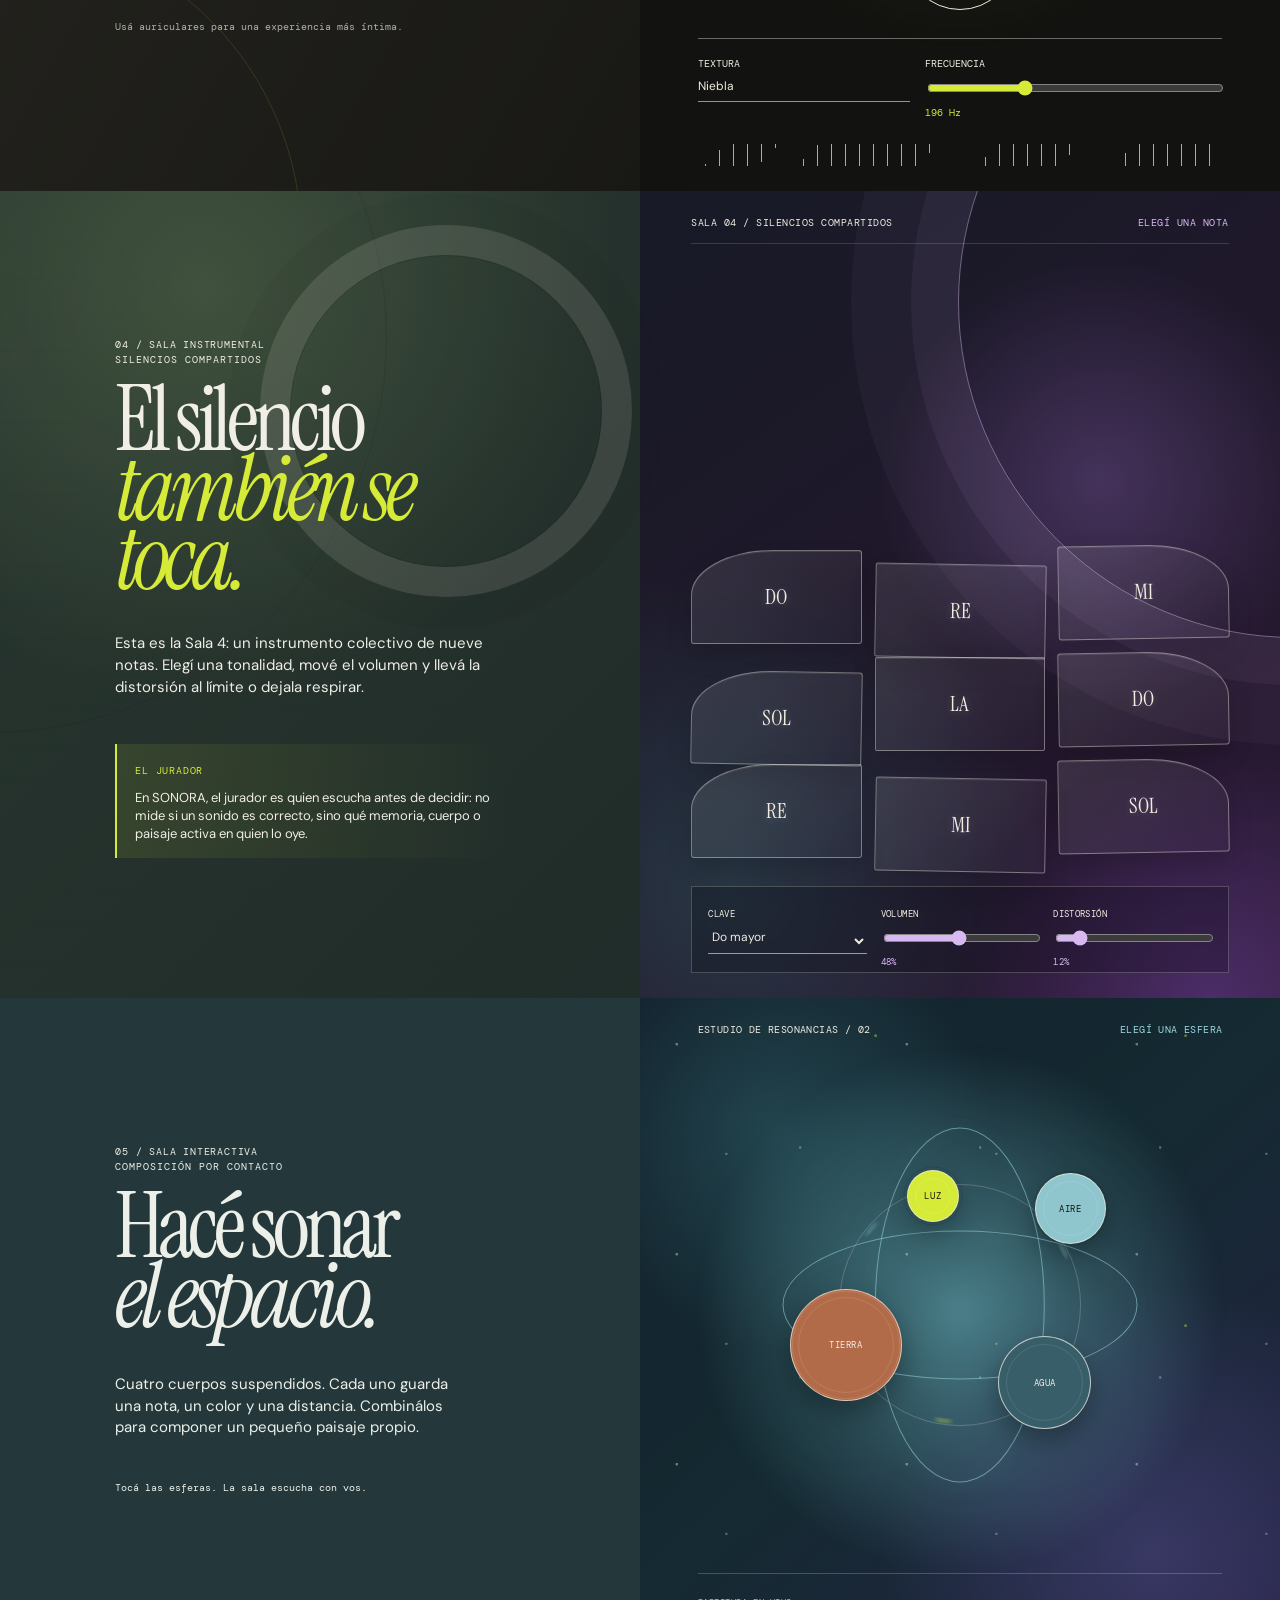
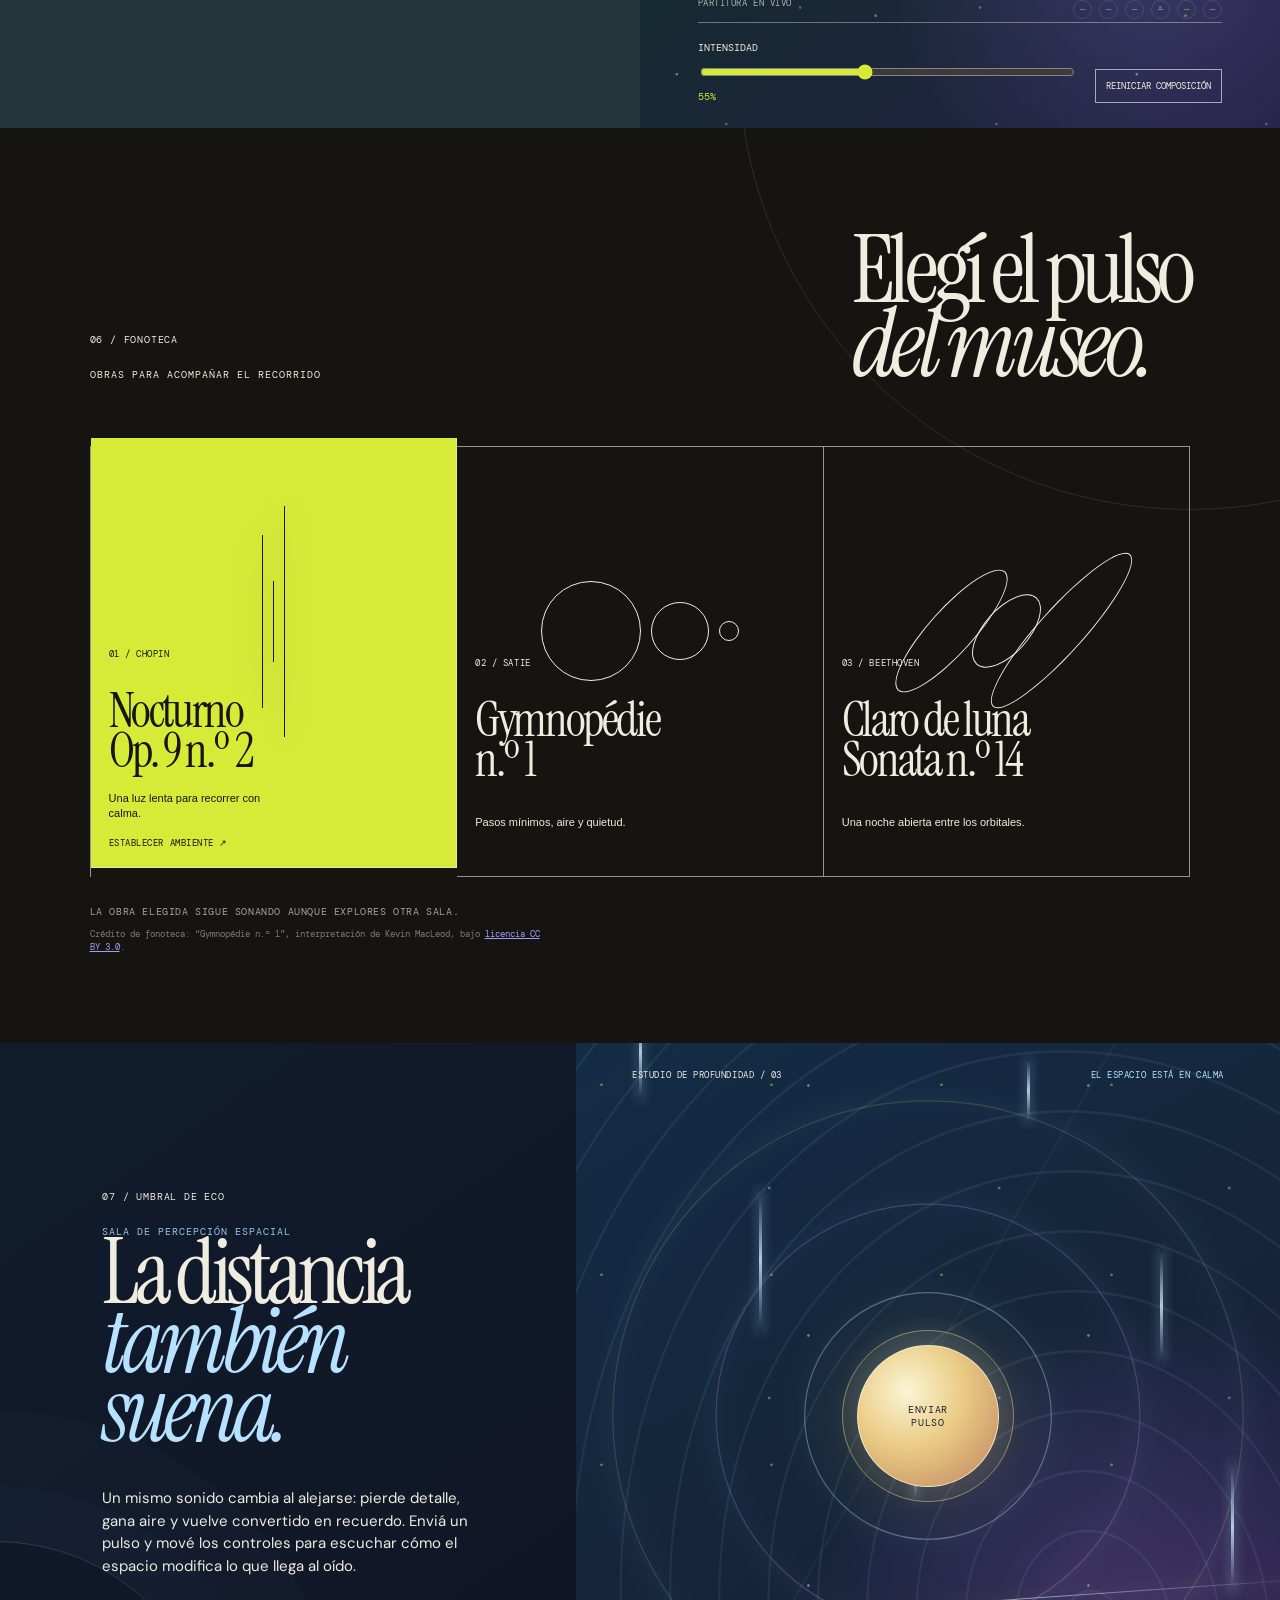
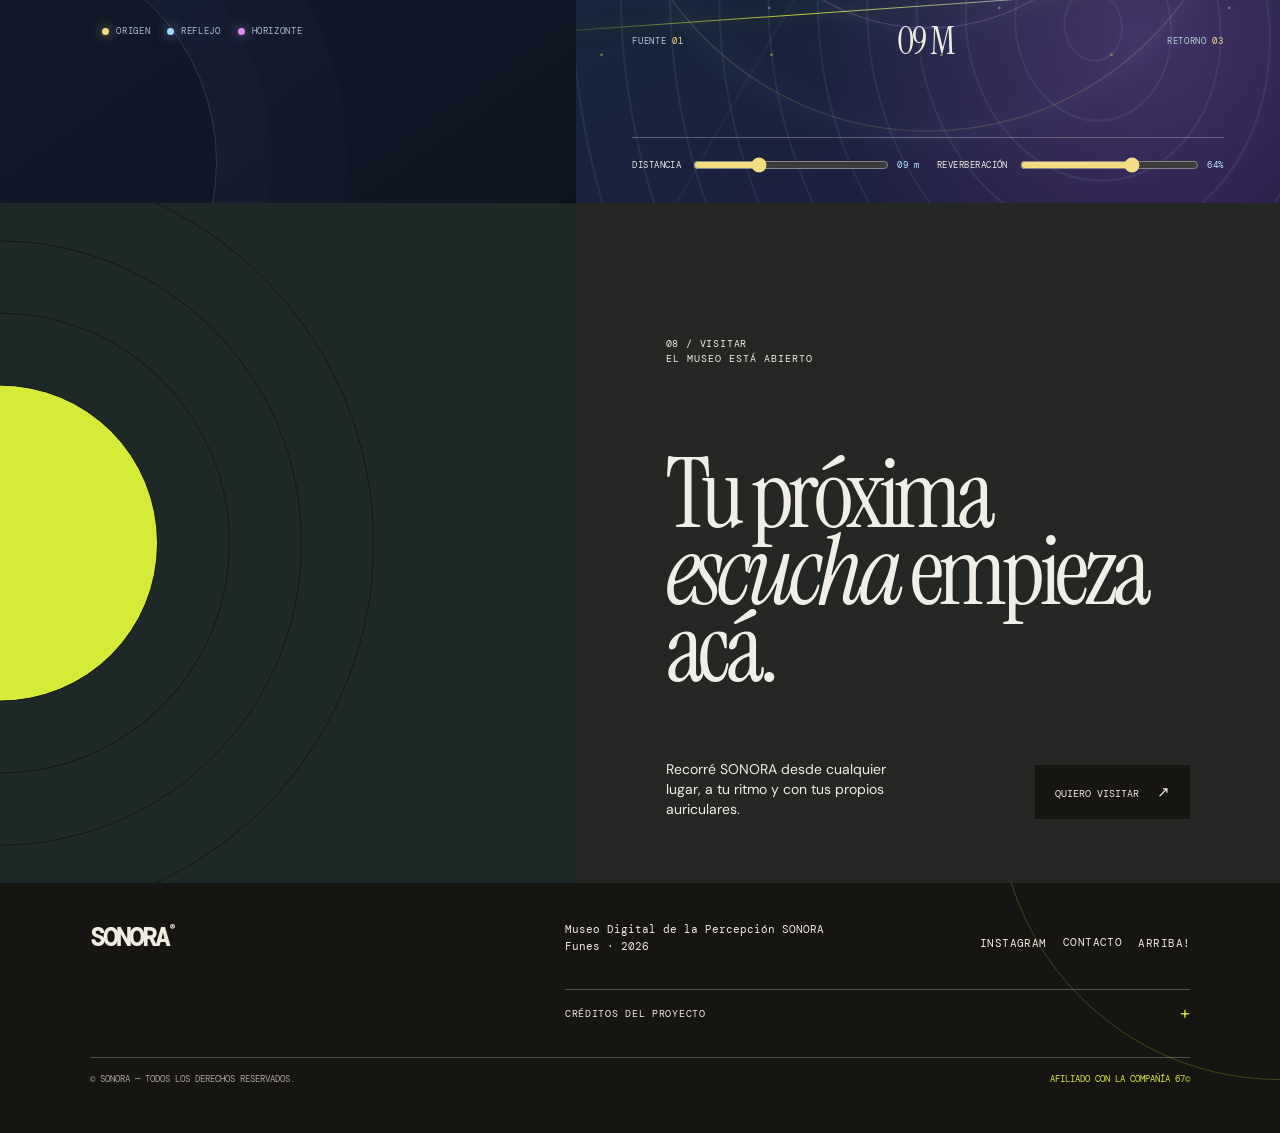
==== commit 9a022e6d: "Add files via upload" ====
--- a/index.html
+++ b/index.html
@@ -39,7 +39,7 @@
 
     <main>
       <section class="hero" id="inicio" aria-labelledby="hero-title">
-        <div class="hero-topline"><span>Funes · Digital</span><span>01 — 05</span></div>
+        <div class="hero-topline"><span>Funes · Digital</span><span>01 — 08</span></div>
         <div class="hero-content">
           <p class="eyebrow">Museo digital de la percepción sonora</p>
           <h1 id="hero-title">Escuchar<br /><em>lo invisible.</em></h1>
@@ -99,7 +99,7 @@
             <h3>Silencios<br />compartidos</h3><p>Escuchar lo que deja espacio.</p><span class="room-arrow">↗</span>
           </article>
         </div>
-        <div class="collection-footer"><p>+ 32 obras, paisajes y dispositivos de escucha.</p><a class="text-link" href="coleccion.html">Explorar colección completa <span>→</span></a></div>
+        <div class="collection-footer"><p>+ 36 obras, paisajes y dispositivos de escucha.</p><a class="text-link" href="coleccion.html">Explorar colección completa <span>→</span></a></div>
       </section>
 
       <section class="listening-lab" id="experiencia" aria-labelledby="lab-title">
@@ -166,10 +166,31 @@
         <p class="phonotheque-credit" style="font:9px/1.4 var(--mono);max-width:460px;color:#7f7b72;margin:10px 0 0;position:relative;z-index:1">Crédito de fonoteca: “Gymnopédie n.º 1”, interpretación de Kevin MacLeod, bajo <a href="https://creativecommons.org/licenses/by/3.0/" target="_blank" rel="noreferrer">licencia CC BY 3.0</a>.</p>
       </section>
 
+      <section class="echo-chamber" id="umbral" aria-labelledby="echo-title">
+        <div class="echo-copy">
+          <span class="section-index">07 / UMBRAL DE ECO</span>
+          <p class="eyebrow">Sala de percepción espacial</p>
+          <h2 id="echo-title">La distancia<br /><em>también suena.</em></h2>
+          <p>Un mismo sonido cambia al alejarse: pierde detalle, gana aire y vuelve convertido en recuerdo. Enviá un pulso y mové los controles para escuchar cómo el espacio modifica lo que llega al oído.</p>
+          <div class="echo-legend" aria-label="Claves visuales de la sala"><span><i></i> ORIGEN</span><span><i></i> REFLEJO</span><span><i></i> HORIZONTE</span></div>
+        </div>
+        <div class="echo-stage" id="echo-chamber">
+          <div class="echo-haze" aria-hidden="true"><i></i><i></i><i></i><i></i><i></i><i></i></div>
+          <div class="echo-topline"><span>ESTUDIO DE PROFUNDIDAD / 03</span><span id="echo-status" aria-live="polite">EL ESPACIO ESTÁ EN CALMA</span></div>
+          <div class="echo-field" aria-hidden="true"><i class="echo-orbit orbit-one"></i><i class="echo-orbit orbit-two"></i><i class="echo-orbit orbit-three"></i><i class="echo-horizon"></i><i class="echo-glint"></i></div>
+          <button class="echo-pulse" id="echo-pulse" type="button" aria-pressed="false"><span>ENVIAR<br />PULSO</span><i aria-hidden="true"></i></button>
+          <div class="echo-readout"><span>FUENTE <b>01</b></span><span id="echo-distance-label">09 M</span><span>RETORNO <b>03</b></span></div>
+          <div class="echo-controls">
+            <label>Distancia <input id="echo-distance" type="range" min="2" max="24" value="9" /><output id="echo-distance-output">09 m</output></label>
+            <label>Reverberación <input id="echo-reverb" type="range" min="0" max="100" value="64" /><output id="echo-reverb-output">64%</output></label>
+          </div>
+        </div>
+      </section>
+
       <section class="visit" id="visita" aria-labelledby="visita-title">
         <div class="visit-art" aria-hidden="true"><div class="ripple r1"></div><div class="ripple r2"></div><div class="ripple r3"></div><div class="ripple r4"></div></div>
         <div class="visit-content">
-          <div><span class="section-index">07 / VISITAR</span><p class="eyebrow">El museo está abierto</p></div>
+          <div><span class="section-index">08 / VISITAR</span><p class="eyebrow">El museo está abierto</p></div>
           <h2 id="visita-title">Tu próxima<br /><em>escucha</em> empieza acá.</h2>
           <div class="visit-bottom"><p>Recorré SONORA desde cualquier lugar, a tu ritmo y con tus propios auriculares.</p><button class="button-light paywall-open" type="button" data-paywall-open>Quiero visitar <span>↗</span></button></div>
         </div>
--- a/refinements.css
+++ b/refinements.css
@@ -23,3 +23,14 @@
 
 /* Un hilo de progreso acompa\u00f1a el recorrido sin competir con las salas. */
 .scroll-progress{position:fixed;z-index:45;top:0;left:0;right:0;height:2px;background:rgba(241,236,224,.16);pointer-events:none}.scroll-progress span{display:block;width:100%;height:100%;background:var(--acid);box-shadow:0 0 12px rgba(214,235,55,.62);transform:scaleX(0);transform-origin:left center;transition:transform .12s linear}
+
+/* Umbral de eco: una sala para percibir el sonido como distancia, materia y retorno. */
+.echo-chamber{display:grid;grid-template-columns:minmax(0,.9fr) minmax(0,1.1fr);min-height:760px;background:#0d1725;color:var(--cream);position:relative;overflow:hidden}.echo-copy{padding:11vw 8vw 9vw;position:relative;z-index:2;background:linear-gradient(145deg,#101c2c 0%,#111727 72%,#0c1420 100%)}.echo-copy::before{content:"";position:absolute;width:440px;aspect-ratio:1;border-radius:50%;border:1px solid rgba(200,232,255,.16);left:-225px;bottom:-180px;box-shadow:0 0 0 55px rgba(101,162,208,.025),0 0 0 130px rgba(101,162,208,.025);animation:echo-compass 24s linear infinite}.echo-copy .eyebrow{margin:20px 0 0;color:#9ac5e8}.echo-copy h2{font:clamp(60px,7.1vw,108px)/.76 var(--serif);letter-spacing:-.06em;font-weight:400;margin:0}.echo-copy h2 em{color:#b6e2ff}.echo-copy>p:not(.eyebrow){max-width:405px;font-size:15px;line-height:1.5;margin:42px 0 48px}.echo-legend{position:relative;z-index:1;display:flex;flex-wrap:wrap;gap:17px;font:9px var(--mono);letter-spacing:.07em;color:#aabdd0}.echo-legend span{display:inline-flex;align-items:center;gap:7px}.echo-legend i{display:block;width:7px;height:7px;border-radius:50%;background:#f3dd82;box-shadow:0 0 12px rgba(243,221,130,.75)}.echo-legend span:nth-child(2) i{background:#9ed8ff;box-shadow:0 0 12px rgba(158,216,255,.75)}.echo-legend span:nth-child(3) i{background:#dc8df0;box-shadow:0 0 12px rgba(220,141,240,.75)}
+.echo-stage{--echo-distance:1.18;--echo-reverb:.69;--echo-x:50%;--echo-y:47%;position:relative;isolation:isolate;overflow:hidden;min-height:760px;padding:26px 8% 29px;background:radial-gradient(circle at var(--echo-x) var(--echo-y),rgba(144,219,255,calc(var(--echo-reverb) * .27)),transparent 16%),radial-gradient(circle at 79% 77%,rgba(175,104,212,.27),transparent 40%),linear-gradient(148deg,#132c46 0%,#15253a 52%,#221b42 100%);transition:background .45s ease}.echo-stage::before{content:"";position:absolute;z-index:-1;inset:-12%;background:repeating-radial-gradient(ellipse at 65% 74%,transparent 0 27px,rgba(185,229,255,.075) 28px 29px,transparent 30px 49px);transform:rotate(-9deg);animation:echo-topography 28s linear infinite}.echo-stage::after{content:"";position:absolute;z-index:-1;inset:0;opacity:.42;pointer-events:none;background-image:linear-gradient(120deg,transparent 0 47%,rgba(255,255,255,.08) 47.1% 47.25%,transparent 47.35%),radial-gradient(circle at 15% 22%,#d6eb37 0 1px,transparent 1.7px),radial-gradient(circle at 83% 17%,#f1ece0 0 1px,transparent 1.6px),radial-gradient(circle at 84% 69%,#94d8ff 0 1px,transparent 1.8px);background-size:auto,170px 190px,280px 250px,230px 210px}.echo-haze{position:absolute;inset:0;pointer-events:none;z-index:0}.echo-haze i{position:absolute;width:3px;border-radius:999px;background:linear-gradient(to bottom,transparent,rgba(209,237,255,.82),transparent);box-shadow:0 0 11px rgba(185,229,255,.52);animation:echo-rain 7s linear infinite}.echo-haze i:nth-child(1){height:95px;left:9%;top:-5%;animation-delay:-4.3s}.echo-haze i:nth-child(2){height:145px;left:26%;top:19%;animation-delay:-1.8s}.echo-haze i:nth-child(3){height:65px;left:64%;top:2%;animation-delay:-5.1s}.echo-haze i:nth-child(4){height:115px;left:83%;top:27%;animation-delay:-3.2s}.echo-haze i:nth-child(5){height:78px;left:48%;top:50%;animation-delay:-6.1s}.echo-haze i:nth-child(6){height:132px;left:93%;top:55%;animation-delay:-.8s}.echo-topline{position:relative;z-index:3;display:flex;justify-content:space-between;gap:16px;font:9px var(--mono);letter-spacing:.06em}.echo-topline span:last-child{color:#b7e5ff;text-align:right}.echo-field{position:absolute;inset:0;pointer-events:none}.echo-orbit{position:absolute;left:50%;top:49%;width:210px;aspect-ratio:1;border-radius:50%;border:1px solid rgba(211,238,255,.58);transform:translate(-50%,-50%) scale(var(--echo-distance));opacity:calc(.35 + var(--echo-reverb) * .38);box-shadow:0 0 28px rgba(149,218,255,.12),inset 0 0 32px rgba(149,218,255,.07);animation:echo-breathe 7s ease-in-out infinite}.orbit-two{width:360px;border-color:rgba(219,147,246,.42);animation-delay:-2.2s}.orbit-three{width:535px;border-color:rgba(243,221,130,.29);animation-delay:-4.5s}.echo-horizon{position:absolute;left:-8%;right:-8%;bottom:26%;height:1px;background:linear-gradient(90deg,transparent,rgba(214,235,55,.86),rgba(194,222,255,.58),transparent);box-shadow:0 0 18px rgba(214,235,55,.42);transform:rotate(-4deg)}.echo-glint{position:absolute;left:var(--echo-x);top:var(--echo-y);width:72px;aspect-ratio:1;border-radius:50%;transform:translate(-50%,-50%);background:radial-gradient(circle,rgba(247,241,205,.96) 0 3%,rgba(164,221,255,.55) 4% 10%,transparent 56%);filter:blur(.2px);transition:left .18s ease-out,top .18s ease-out}.echo-pulse{position:absolute;z-index:4;left:50%;top:49%;width:142px;aspect-ratio:1;border-radius:50%;border:1px solid rgba(247,241,205,.85);transform:translate(-50%,-50%);display:grid;place-items:center;overflow:visible;background:radial-gradient(circle at 35% 32%,#fbf5d4,#eacb84 43%,#bd805e 100%);color:#182133;cursor:pointer;font:10px/1.3 var(--mono);letter-spacing:.07em;box-shadow:0 0 0 14px rgba(243,221,130,.06),0 0 65px rgba(243,221,130,.28);transition:transform .35s cubic-bezier(.2,.8,.2,1),box-shadow .35s ease,filter .35s ease;animation:echo-source 5.8s ease-in-out infinite}.echo-pulse span{position:relative;z-index:2}.echo-pulse i{position:absolute;inset:-16px;border-radius:50%;border:1px solid rgba(243,221,130,.75);opacity:.68;animation:echo-ring 2.6s ease-out infinite}.echo-pulse:hover,.echo-pulse:focus-visible{outline:0;transform:translate(-50%,-50%) scale(1.11);filter:brightness(1.12);box-shadow:0 0 0 22px rgba(243,221,130,.09),0 0 88px rgba(243,221,130,.58)}.echo-readout{position:absolute;z-index:3;left:8%;right:8%;bottom:143px;display:flex;justify-content:space-between;align-items:center;font:9px var(--mono);letter-spacing:.075em;color:#b8ccdc}.echo-readout b{font-weight:400;color:#f3dd82}.echo-readout span:nth-child(2){font:clamp(24px,3vw,41px)/1 var(--serif);color:var(--cream);letter-spacing:-.04em}.echo-controls{position:absolute;z-index:3;left:8%;right:8%;bottom:28px;border-top:1px solid rgba(241,236,224,.31);padding-top:17px;display:grid;grid-template-columns:1fr 1fr;gap:18px;font:9px var(--mono);text-transform:uppercase;letter-spacing:.05em}.echo-controls label{display:grid;grid-template-columns:auto 1fr auto;align-items:center;gap:10px}.echo-controls input{min-width:0;accent-color:#f3dd82;cursor:ew-resize}.echo-controls output{color:#b7e5ff;white-space:nowrap;text-transform:none}.echo-stage.is-echoing .echo-orbit{animation:echo-outward 2.05s cubic-bezier(.14,.7,.2,1) both}.echo-stage.is-echoing .orbit-two{animation-delay:.16s}.echo-stage.is-echoing .orbit-three{animation-delay:.32s}.echo-stage.is-echoing .echo-pulse{animation:echo-strike .85s cubic-bezier(.2,.8,.2,1) both}.echo-stage.is-echoing .echo-horizon{animation:echo-horizon-flash 1.8s ease-out both}.echo-stage.is-echoing .echo-glint{animation:echo-glint-hit 1.5s ease-out both}@keyframes echo-compass{to{transform:rotate(360deg)}}@keyframes echo-topography{to{background-position:0 0,0 76px}}@keyframes echo-rain{to{transform:translateY(760px);opacity:0}}@keyframes echo-breathe{0%,100%{transform:translate(-50%,-50%) scale(calc(var(--echo-distance) * .96));opacity:calc(.26 + var(--echo-reverb) * .36)}50%{transform:translate(-50%,-50%) scale(calc(var(--echo-distance) * 1.04));opacity:calc(.42 + var(--echo-reverb) * .45)}}@keyframes echo-source{50%{filter:brightness(1.13);box-shadow:0 0 0 22px rgba(243,221,130,.09),0 0 84px rgba(243,221,130,.4)}}@keyframes echo-ring{to{transform:scale(1.9);opacity:0}}@keyframes echo-outward{0%{transform:translate(-50%,-50%) scale(calc(var(--echo-distance) * .35));opacity:.82}100%{transform:translate(-50%,-50%) scale(calc(var(--echo-distance) * 1.75));opacity:0}}@keyframes echo-strike{50%{transform:translate(-50%,-50%) scale(1.22);filter:brightness(1.45)}}@keyframes echo-horizon-flash{40%{opacity:1;box-shadow:0 0 35px rgba(214,235,55,.9)}100%{opacity:.28}}@keyframes echo-glint-hit{50%{transform:translate(-50%,-50%) scale(2.2);filter:brightness(1.7)}100%{transform:translate(-50%,-50%) scale(.8);opacity:.45}}
+
+/* Nuevos fragmentos del Archivo SONORA. */
+.work-echo{background:linear-gradient(142deg,#141c31,#223961);color:#f0efe7}.work-aurora{background:linear-gradient(155deg,#7c395c,#e18479 55%,#f3d9a2);color:#291a28}.work-cochlea{background:radial-gradient(circle at 42% 30%,#e7f1ee 0 4%,transparent 4.4%),linear-gradient(145deg,#b4d0c7,#49766f 60%,#204044);color:#112525}.work-rain{background:linear-gradient(145deg,#142438,#2c5774 60%,#86b4c4);color:#edf5f2}.art-echo,.art-aurora,.art-cochlea,.art-rain{display:flex;align-items:center;justify-content:center}.art-echo i{position:absolute;width:40px;aspect-ratio:1;border:1px solid currentColor;border-radius:50%;opacity:.86;animation:archive-echo 4.6s ease-out infinite}.art-echo i:nth-child(2){width:105px;animation-delay:-1.15s}.art-echo i:nth-child(3){width:180px;animation-delay:-2.3s}.art-echo i:nth-child(4){width:260px;animation-delay:-3.45s}.art-aurora{overflow:hidden;align-items:flex-end;gap:10px}.art-aurora i{display:block;width:29%;height:115%;border-radius:50% 50% 0 0;background:linear-gradient(to top,rgba(52,40,93,.5),rgba(248,221,161,.95));filter:blur(1px);transform:rotate(-16deg) translateY(35%);animation:aurora-wave 5.2s ease-in-out infinite}.art-aurora i:nth-child(2){height:87%;transform:rotate(13deg) translateY(32%);animation-delay:-1.7s}.art-aurora i:nth-child(3){height:127%;transform:rotate(-4deg) translateY(42%);animation-delay:-3.1s}.art-cochlea{position:relative}.art-cochlea i{position:absolute;border:1px solid currentColor;border-radius:50%;width:175px;aspect-ratio:1;left:50%;top:48%;transform:translate(-50%,-50%);animation:cochlea-turn 13s linear infinite}.art-cochlea i:nth-child(2){width:125px}.art-cochlea i:nth-child(3){width:72px}.art-cochlea i:nth-child(4){width:21px;background:currentColor}.art-rain{align-items:flex-start;justify-content:space-evenly}.art-rain i{display:block;width:1px;height:100%;background:linear-gradient(to bottom,transparent,rgba(237,245,242,.92),transparent);transform:rotate(12deg);animation:archive-rain 2.3s ease-in infinite}.art-rain i:nth-child(2){height:64%;animation-delay:-.8s}.art-rain i:nth-child(3){height:87%;animation-delay:-1.6s}.art-rain i:nth-child(4){height:43%;animation-delay:-.25s}.art-rain i:nth-child(5){height:76%;animation-delay:-1.2s}.art-rain i:nth-child(6){height:55%;animation-delay:-1.9s}@keyframes archive-echo{0%{transform:scale(.2);opacity:.92}100%{transform:scale(1.3);opacity:0}}@keyframes aurora-wave{50%{transform:rotate(-5deg) translateY(18%) scaleX(1.14)}}@keyframes cochlea-turn{to{transform:translate(-50%,-50%) rotate(360deg)}}@keyframes archive-rain{50%{transform:translateY(18px) rotate(12deg);opacity:.34}}
+
+@media(max-width:900px){.echo-chamber{grid-template-columns:1fr}.echo-copy{padding:90px 9vw 65px}.echo-stage{min-height:660px}.echo-copy::before{left:auto;right:-210px;bottom:-240px}.echo-readout{bottom:136px}}
+@media(max-width:550px){.echo-copy h2{font-size:62px}.echo-stage{min-height:605px;padding:20px 7% 23px}.echo-topline span:first-child{max-width:160px}.echo-field{transform:scale(.78)}.echo-pulse{width:124px}.echo-readout{left:7%;right:7%;bottom:139px}.echo-controls{left:7%;right:7%;bottom:23px;grid-template-columns:1fr;gap:15px}.echo-controls label{grid-template-columns:auto 1fr auto}.echo-legend{gap:12px;font-size:8px}}
+@media(prefers-reduced-motion:reduce){.echo-copy::before,.echo-stage::before,.echo-haze i,.echo-orbit,.echo-pulse,.echo-pulse i,.art-echo i,.art-aurora i,.art-cochlea i,.art-rain i{animation:none}.echo-stage.is-echoing .echo-orbit,.echo-stage.is-echoing .echo-pulse,.echo-stage.is-echoing .echo-horizon,.echo-stage.is-echoing .echo-glint{animation:none}}
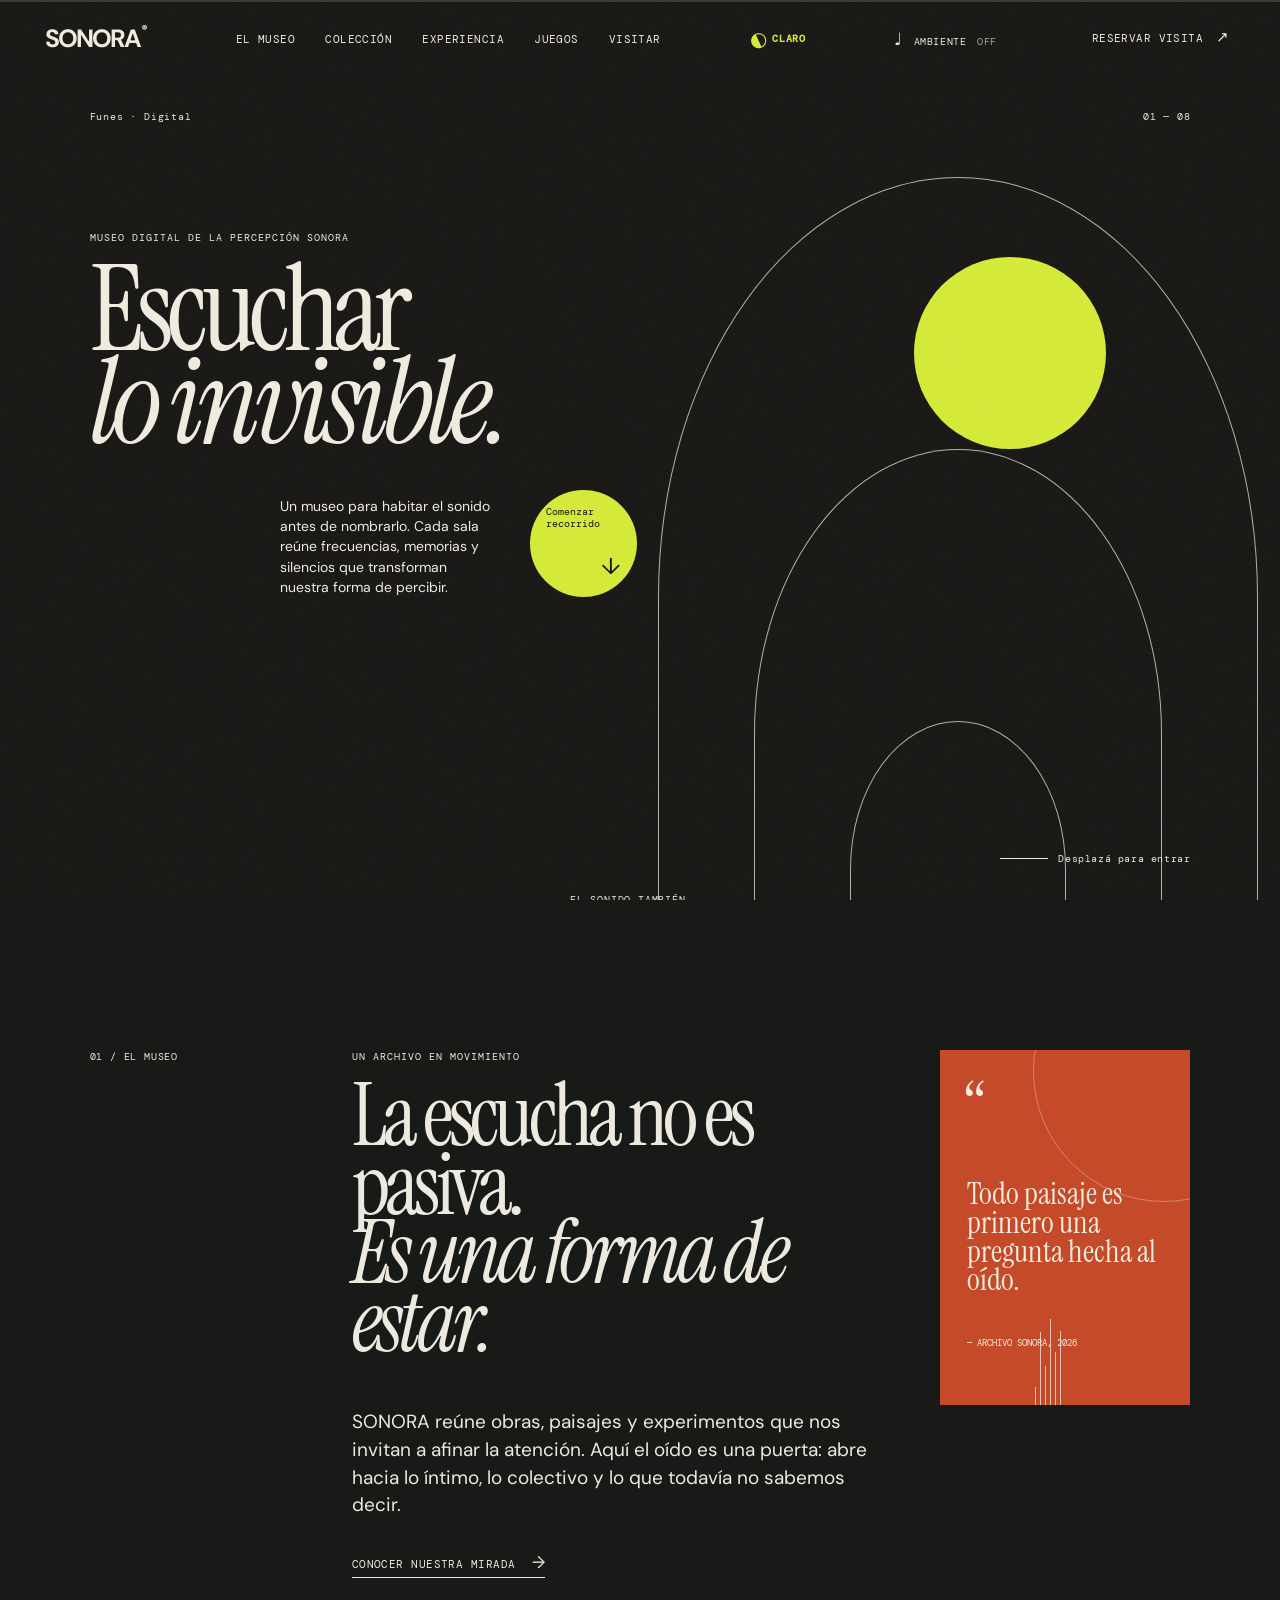
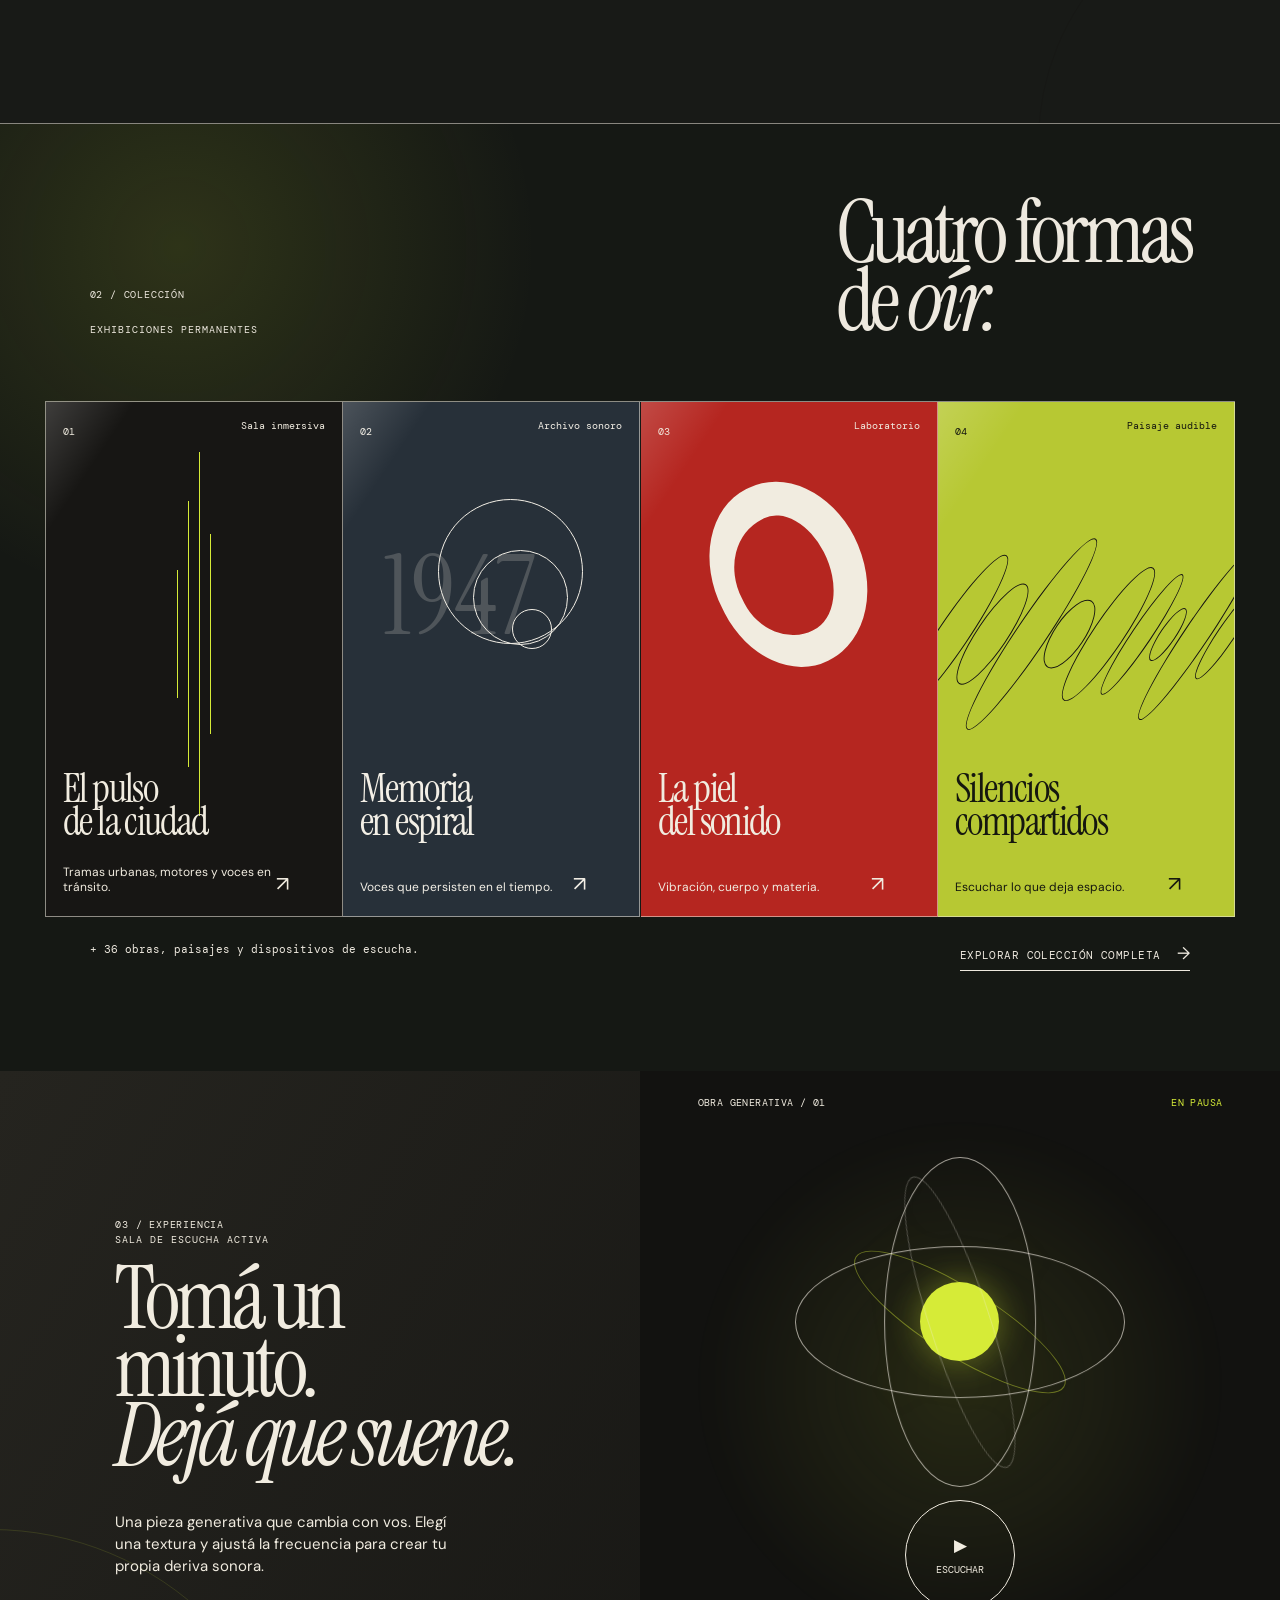
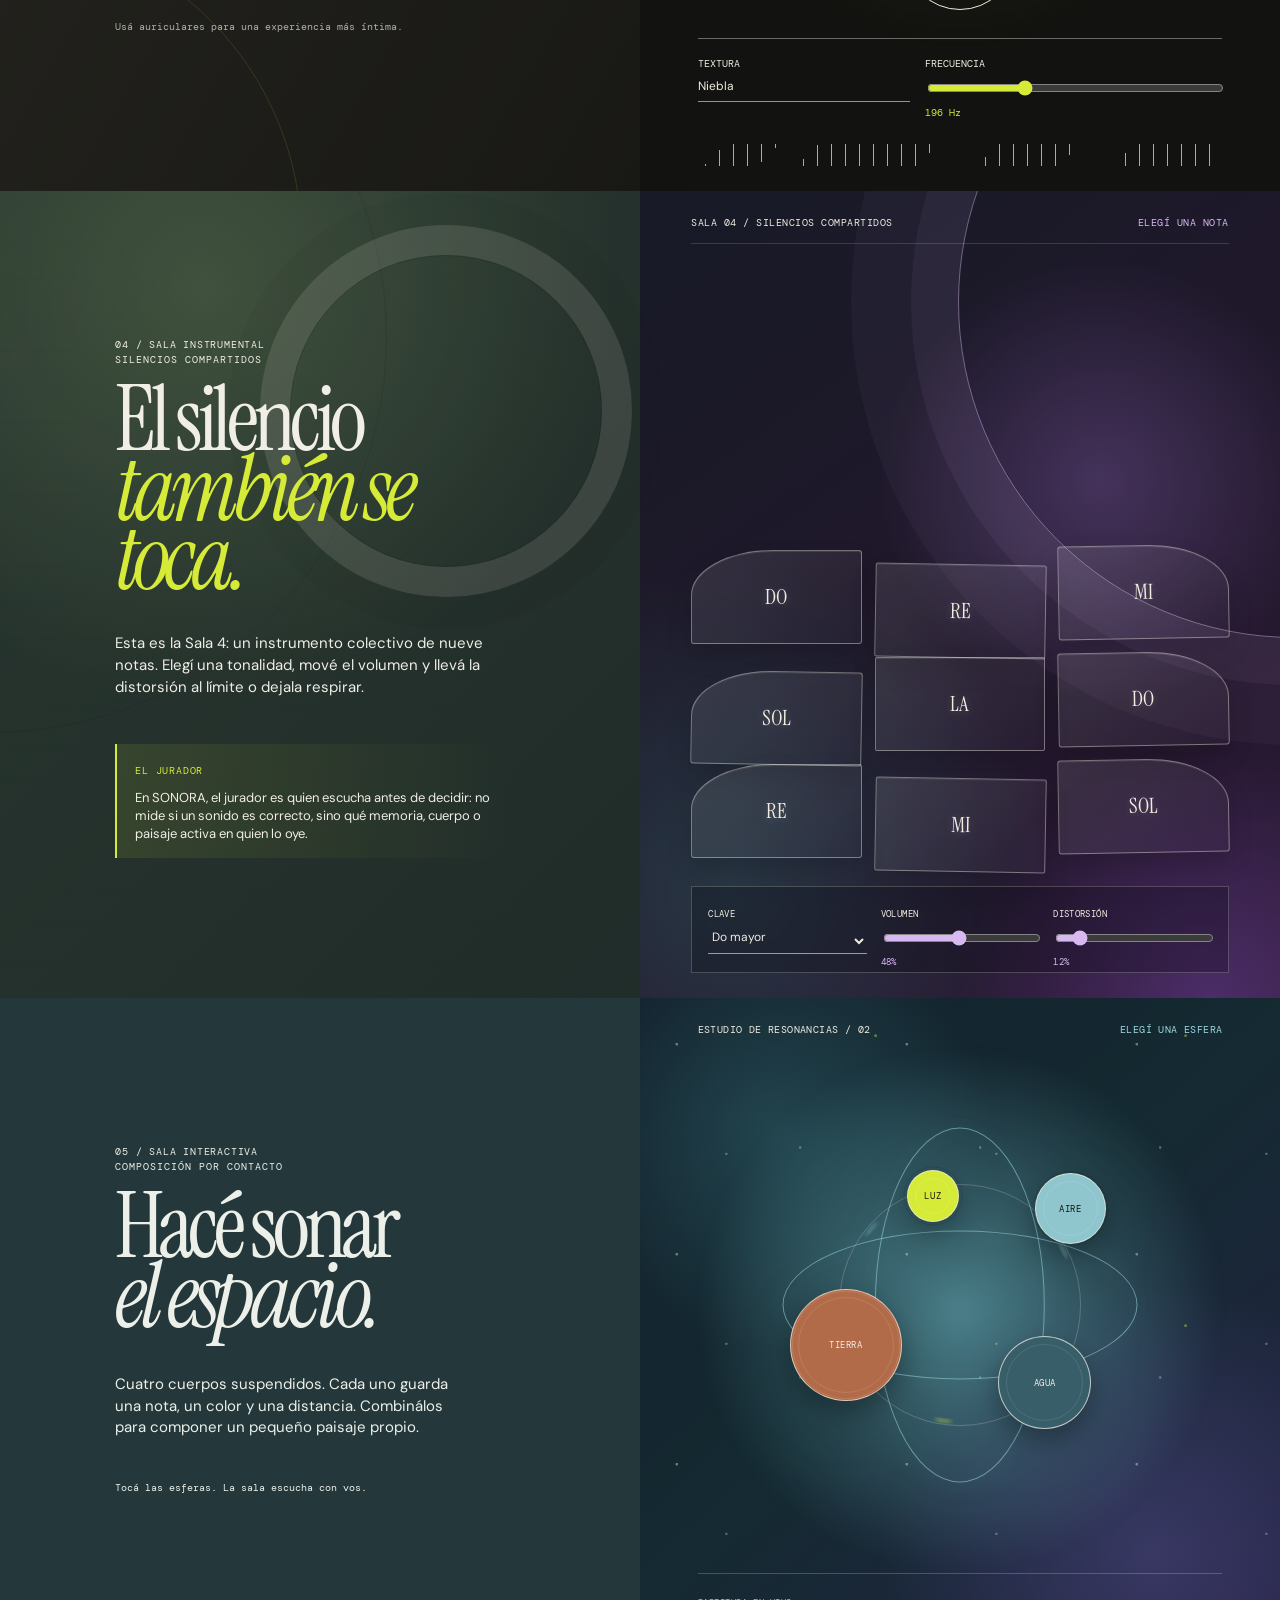
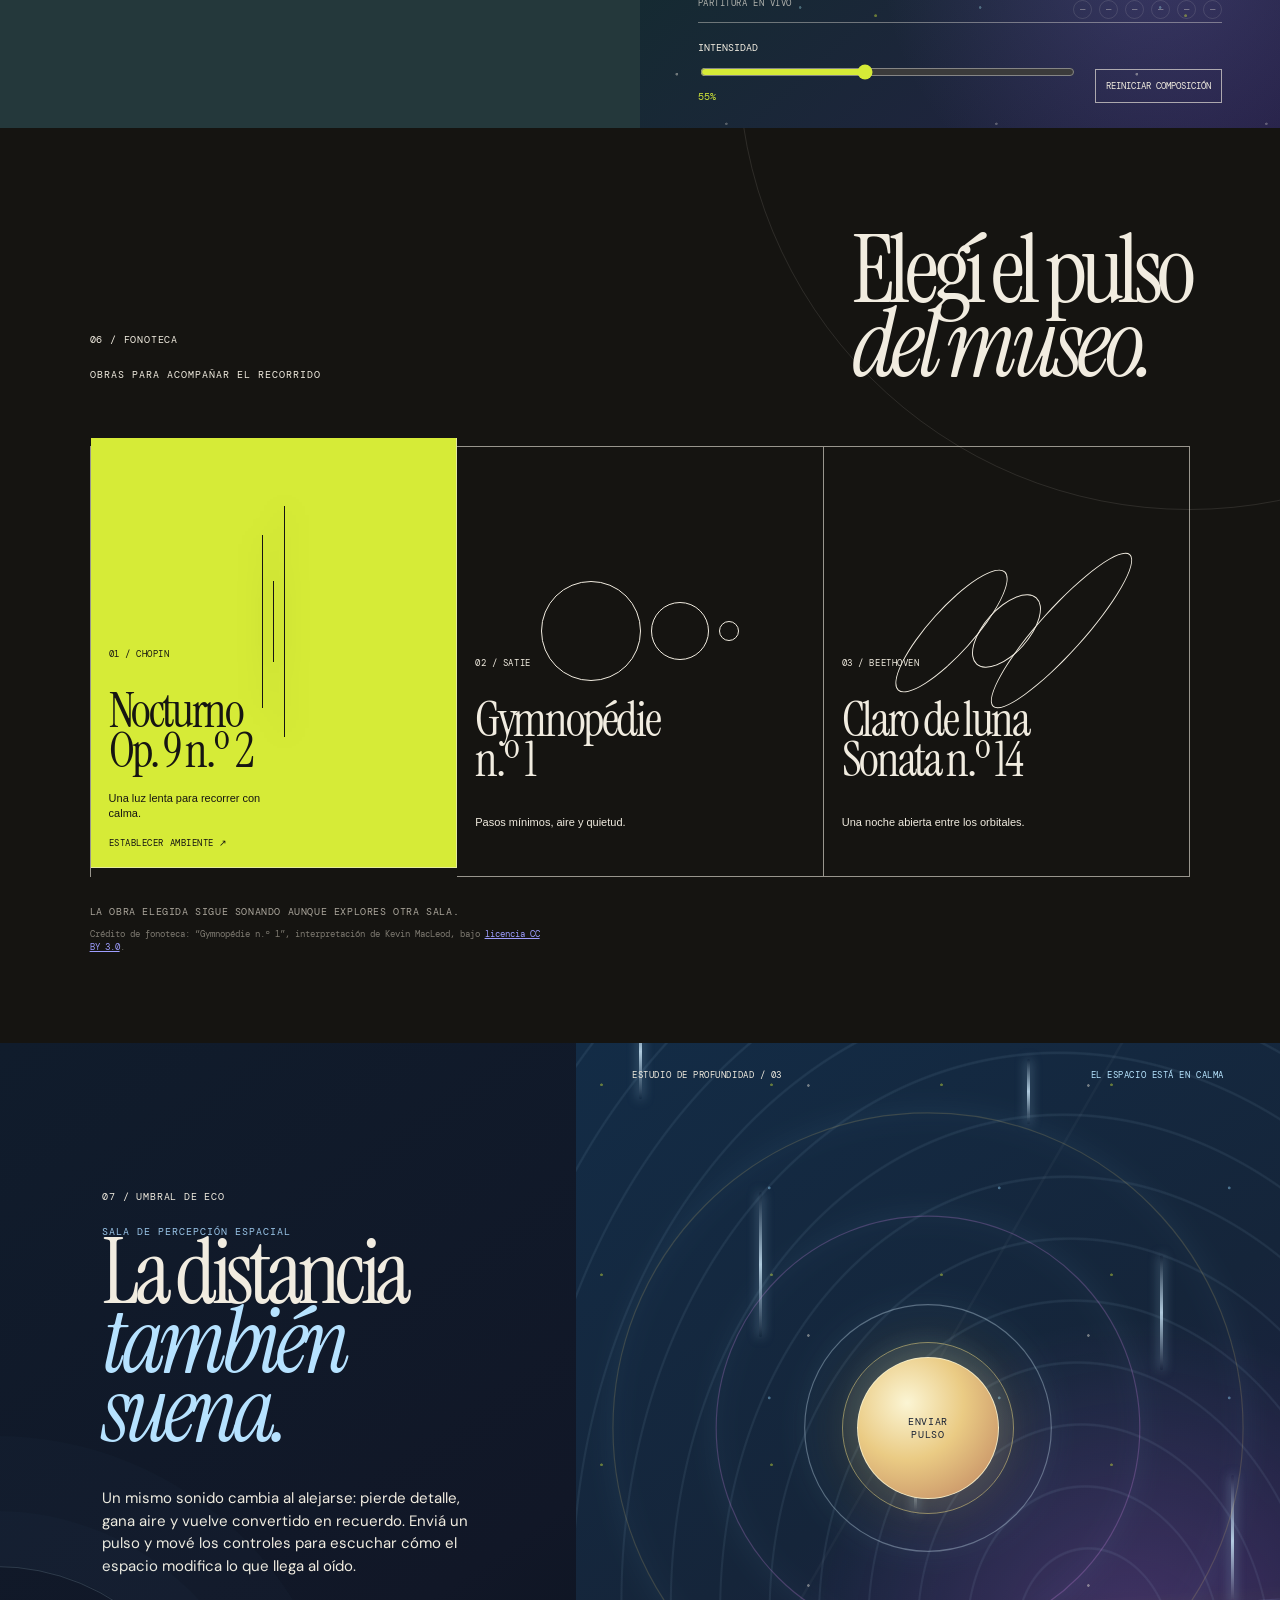
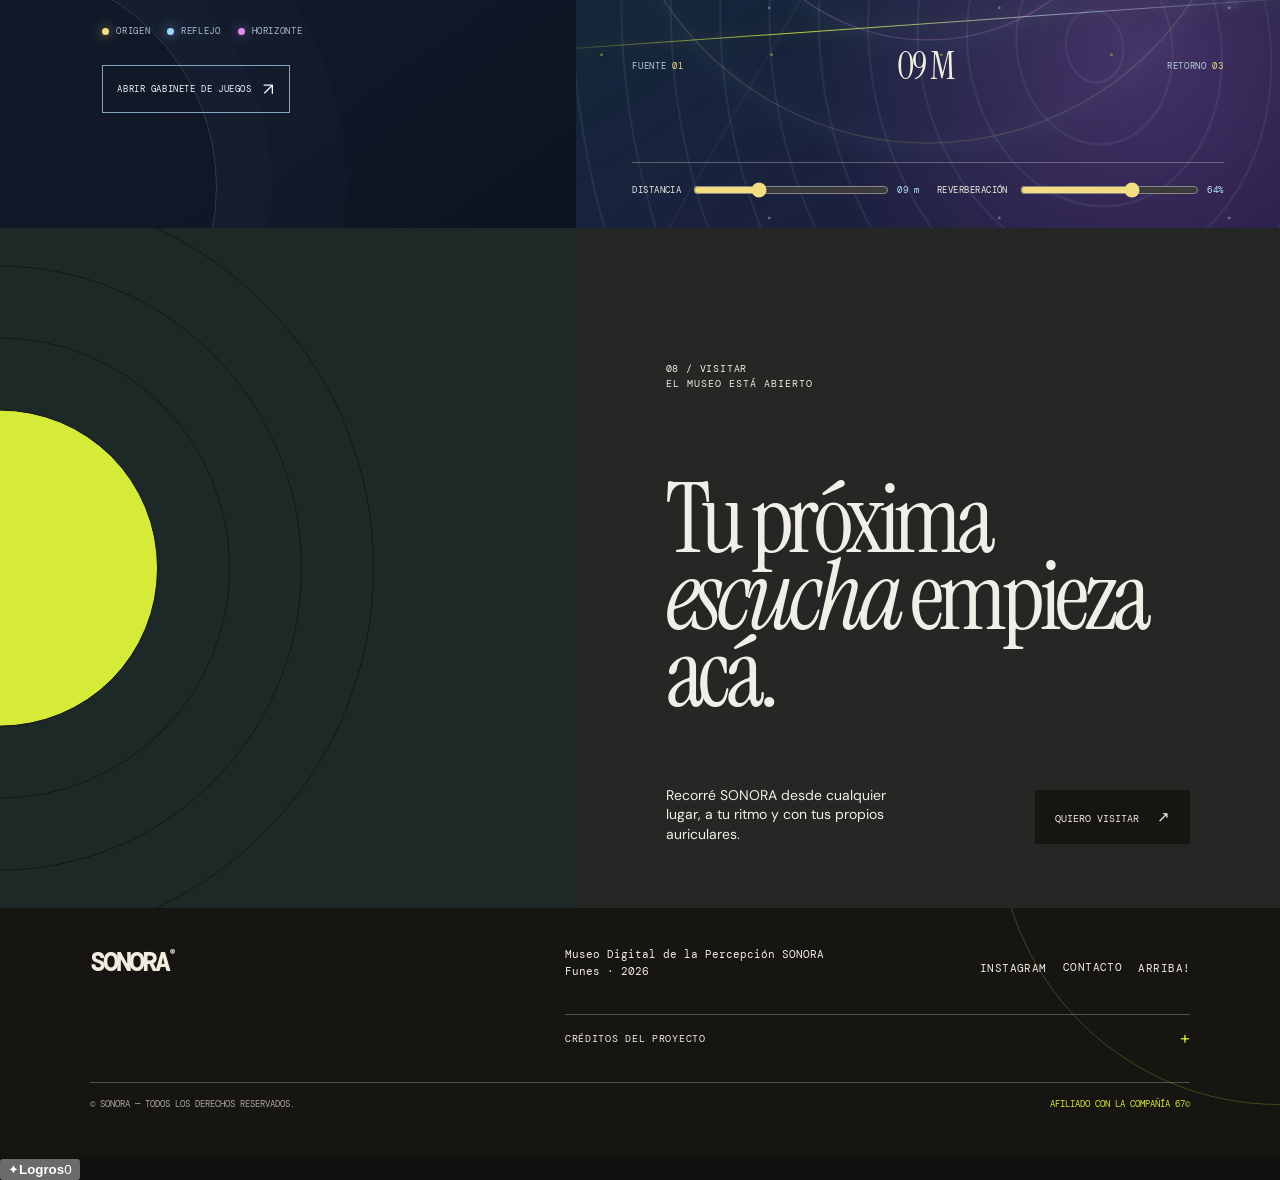
==== commit bb0f5a3b: "Add files via upload" ====
--- a/index.html
+++ b/index.html
@@ -30,6 +30,7 @@
         <a href="#museo">El museo</a>
         <a href="#coleccion">Colección</a>
         <a href="#experiencia">Experiencia</a>
+        <a href="juegos.html">Juegos</a>
         <a href="#visita">Visitar</a>
       </nav>
       <button class="theme-toggle" type="button" data-theme-toggle aria-pressed="false" aria-label="Activar modo oscuro"><span aria-hidden="true">◐</span><b>Oscuro</b></button>
@@ -173,6 +174,7 @@
           <h2 id="echo-title">La distancia<br /><em>también suena.</em></h2>
           <p>Un mismo sonido cambia al alejarse: pierde detalle, gana aire y vuelve convertido en recuerdo. Enviá un pulso y mové los controles para escuchar cómo el espacio modifica lo que llega al oído.</p>
           <div class="echo-legend" aria-label="Claves visuales de la sala"><span><i></i> ORIGEN</span><span><i></i> REFLEJO</span><span><i></i> HORIZONTE</span></div>
+          <a class="echo-games-link" href="juegos.html"><span>ABRIR GABINETE DE JUEGOS</span><b>↗</b></a>
         </div>
         <div class="echo-stage" id="echo-chamber">
           <div class="echo-haze" aria-hidden="true"><i></i><i></i><i></i><i></i><i></i><i></i></div>
@@ -231,5 +233,6 @@
     <script src="ambient.js"></script>
     <script src="script.js"></script>
     <script src="museum-ui.js"></script>
+    <script src="achievements.js"></script>
   </body>
 </html>
--- a/refinements.css
+++ b/refinements.css
@@ -26,6 +26,7 @@
 
 /* Umbral de eco: una sala para percibir el sonido como distancia, materia y retorno. */
 .echo-chamber{display:grid;grid-template-columns:minmax(0,.9fr) minmax(0,1.1fr);min-height:760px;background:#0d1725;color:var(--cream);position:relative;overflow:hidden}.echo-copy{padding:11vw 8vw 9vw;position:relative;z-index:2;background:linear-gradient(145deg,#101c2c 0%,#111727 72%,#0c1420 100%)}.echo-copy::before{content:"";position:absolute;width:440px;aspect-ratio:1;border-radius:50%;border:1px solid rgba(200,232,255,.16);left:-225px;bottom:-180px;box-shadow:0 0 0 55px rgba(101,162,208,.025),0 0 0 130px rgba(101,162,208,.025);animation:echo-compass 24s linear infinite}.echo-copy .eyebrow{margin:20px 0 0;color:#9ac5e8}.echo-copy h2{font:clamp(60px,7.1vw,108px)/.76 var(--serif);letter-spacing:-.06em;font-weight:400;margin:0}.echo-copy h2 em{color:#b6e2ff}.echo-copy>p:not(.eyebrow){max-width:405px;font-size:15px;line-height:1.5;margin:42px 0 48px}.echo-legend{position:relative;z-index:1;display:flex;flex-wrap:wrap;gap:17px;font:9px var(--mono);letter-spacing:.07em;color:#aabdd0}.echo-legend span{display:inline-flex;align-items:center;gap:7px}.echo-legend i{display:block;width:7px;height:7px;border-radius:50%;background:#f3dd82;box-shadow:0 0 12px rgba(243,221,130,.75)}.echo-legend span:nth-child(2) i{background:#9ed8ff;box-shadow:0 0 12px rgba(158,216,255,.75)}.echo-legend span:nth-child(3) i{background:#dc8df0;box-shadow:0 0 12px rgba(220,141,240,.75)}
+.echo-games-link{position:relative;z-index:2;display:inline-flex;align-items:center;gap:12px;margin-top:28px;padding:12px 14px;border:1px solid rgba(182,226,255,.7);color:#eff8ff;text-decoration:none;font:9px var(--mono);letter-spacing:.065em;transition:background .25s ease,color .25s ease,transform .25s ease,box-shadow .25s ease}.echo-games-link b{font:17px var(--sans);font-weight:400}.echo-games-link:hover{background:#b6e2ff;color:#142131;transform:translate(-4px,-4px);box-shadow:5px 5px 0 #d6eb37}
 .echo-stage{--echo-distance:1.18;--echo-reverb:.69;--echo-x:50%;--echo-y:47%;position:relative;isolation:isolate;overflow:hidden;min-height:760px;padding:26px 8% 29px;background:radial-gradient(circle at var(--echo-x) var(--echo-y),rgba(144,219,255,calc(var(--echo-reverb) * .27)),transparent 16%),radial-gradient(circle at 79% 77%,rgba(175,104,212,.27),transparent 40%),linear-gradient(148deg,#132c46 0%,#15253a 52%,#221b42 100%);transition:background .45s ease}.echo-stage::before{content:"";position:absolute;z-index:-1;inset:-12%;background:repeating-radial-gradient(ellipse at 65% 74%,transparent 0 27px,rgba(185,229,255,.075) 28px 29px,transparent 30px 49px);transform:rotate(-9deg);animation:echo-topography 28s linear infinite}.echo-stage::after{content:"";position:absolute;z-index:-1;inset:0;opacity:.42;pointer-events:none;background-image:linear-gradient(120deg,transparent 0 47%,rgba(255,255,255,.08) 47.1% 47.25%,transparent 47.35%),radial-gradient(circle at 15% 22%,#d6eb37 0 1px,transparent 1.7px),radial-gradient(circle at 83% 17%,#f1ece0 0 1px,transparent 1.6px),radial-gradient(circle at 84% 69%,#94d8ff 0 1px,transparent 1.8px);background-size:auto,170px 190px,280px 250px,230px 210px}.echo-haze{position:absolute;inset:0;pointer-events:none;z-index:0}.echo-haze i{position:absolute;width:3px;border-radius:999px;background:linear-gradient(to bottom,transparent,rgba(209,237,255,.82),transparent);box-shadow:0 0 11px rgba(185,229,255,.52);animation:echo-rain 7s linear infinite}.echo-haze i:nth-child(1){height:95px;left:9%;top:-5%;animation-delay:-4.3s}.echo-haze i:nth-child(2){height:145px;left:26%;top:19%;animation-delay:-1.8s}.echo-haze i:nth-child(3){height:65px;left:64%;top:2%;animation-delay:-5.1s}.echo-haze i:nth-child(4){height:115px;left:83%;top:27%;animation-delay:-3.2s}.echo-haze i:nth-child(5){height:78px;left:48%;top:50%;animation-delay:-6.1s}.echo-haze i:nth-child(6){height:132px;left:93%;top:55%;animation-delay:-.8s}.echo-topline{position:relative;z-index:3;display:flex;justify-content:space-between;gap:16px;font:9px var(--mono);letter-spacing:.06em}.echo-topline span:last-child{color:#b7e5ff;text-align:right}.echo-field{position:absolute;inset:0;pointer-events:none}.echo-orbit{position:absolute;left:50%;top:49%;width:210px;aspect-ratio:1;border-radius:50%;border:1px solid rgba(211,238,255,.58);transform:translate(-50%,-50%) scale(var(--echo-distance));opacity:calc(.35 + var(--echo-reverb) * .38);box-shadow:0 0 28px rgba(149,218,255,.12),inset 0 0 32px rgba(149,218,255,.07);animation:echo-breathe 7s ease-in-out infinite}.orbit-two{width:360px;border-color:rgba(219,147,246,.42);animation-delay:-2.2s}.orbit-three{width:535px;border-color:rgba(243,221,130,.29);animation-delay:-4.5s}.echo-horizon{position:absolute;left:-8%;right:-8%;bottom:26%;height:1px;background:linear-gradient(90deg,transparent,rgba(214,235,55,.86),rgba(194,222,255,.58),transparent);box-shadow:0 0 18px rgba(214,235,55,.42);transform:rotate(-4deg)}.echo-glint{position:absolute;left:var(--echo-x);top:var(--echo-y);width:72px;aspect-ratio:1;border-radius:50%;transform:translate(-50%,-50%);background:radial-gradient(circle,rgba(247,241,205,.96) 0 3%,rgba(164,221,255,.55) 4% 10%,transparent 56%);filter:blur(.2px);transition:left .18s ease-out,top .18s ease-out}.echo-pulse{position:absolute;z-index:4;left:50%;top:49%;width:142px;aspect-ratio:1;border-radius:50%;border:1px solid rgba(247,241,205,.85);transform:translate(-50%,-50%);display:grid;place-items:center;overflow:visible;background:radial-gradient(circle at 35% 32%,#fbf5d4,#eacb84 43%,#bd805e 100%);color:#182133;cursor:pointer;font:10px/1.3 var(--mono);letter-spacing:.07em;box-shadow:0 0 0 14px rgba(243,221,130,.06),0 0 65px rgba(243,221,130,.28);transition:transform .35s cubic-bezier(.2,.8,.2,1),box-shadow .35s ease,filter .35s ease;animation:echo-source 5.8s ease-in-out infinite}.echo-pulse span{position:relative;z-index:2}.echo-pulse i{position:absolute;inset:-16px;border-radius:50%;border:1px solid rgba(243,221,130,.75);opacity:.68;animation:echo-ring 2.6s ease-out infinite}.echo-pulse:hover,.echo-pulse:focus-visible{outline:0;transform:translate(-50%,-50%) scale(1.11);filter:brightness(1.12);box-shadow:0 0 0 22px rgba(243,221,130,.09),0 0 88px rgba(243,221,130,.58)}.echo-readout{position:absolute;z-index:3;left:8%;right:8%;bottom:143px;display:flex;justify-content:space-between;align-items:center;font:9px var(--mono);letter-spacing:.075em;color:#b8ccdc}.echo-readout b{font-weight:400;color:#f3dd82}.echo-readout span:nth-child(2){font:clamp(24px,3vw,41px)/1 var(--serif);color:var(--cream);letter-spacing:-.04em}.echo-controls{position:absolute;z-index:3;left:8%;right:8%;bottom:28px;border-top:1px solid rgba(241,236,224,.31);padding-top:17px;display:grid;grid-template-columns:1fr 1fr;gap:18px;font:9px var(--mono);text-transform:uppercase;letter-spacing:.05em}.echo-controls label{display:grid;grid-template-columns:auto 1fr auto;align-items:center;gap:10px}.echo-controls input{min-width:0;accent-color:#f3dd82;cursor:ew-resize}.echo-controls output{color:#b7e5ff;white-space:nowrap;text-transform:none}.echo-stage.is-echoing .echo-orbit{animation:echo-outward 2.05s cubic-bezier(.14,.7,.2,1) both}.echo-stage.is-echoing .orbit-two{animation-delay:.16s}.echo-stage.is-echoing .orbit-three{animation-delay:.32s}.echo-stage.is-echoing .echo-pulse{animation:echo-strike .85s cubic-bezier(.2,.8,.2,1) both}.echo-stage.is-echoing .echo-horizon{animation:echo-horizon-flash 1.8s ease-out both}.echo-stage.is-echoing .echo-glint{animation:echo-glint-hit 1.5s ease-out both}@keyframes echo-compass{to{transform:rotate(360deg)}}@keyframes echo-topography{to{background-position:0 0,0 76px}}@keyframes echo-rain{to{transform:translateY(760px);opacity:0}}@keyframes echo-breathe{0%,100%{transform:translate(-50%,-50%) scale(calc(var(--echo-distance) * .96));opacity:calc(.26 + var(--echo-reverb) * .36)}50%{transform:translate(-50%,-50%) scale(calc(var(--echo-distance) * 1.04));opacity:calc(.42 + var(--echo-reverb) * .45)}}@keyframes echo-source{50%{filter:brightness(1.13);box-shadow:0 0 0 22px rgba(243,221,130,.09),0 0 84px rgba(243,221,130,.4)}}@keyframes echo-ring{to{transform:scale(1.9);opacity:0}}@keyframes echo-outward{0%{transform:translate(-50%,-50%) scale(calc(var(--echo-distance) * .35));opacity:.82}100%{transform:translate(-50%,-50%) scale(calc(var(--echo-distance) * 1.75));opacity:0}}@keyframes echo-strike{50%{transform:translate(-50%,-50%) scale(1.22);filter:brightness(1.45)}}@keyframes echo-horizon-flash{40%{opacity:1;box-shadow:0 0 35px rgba(214,235,55,.9)}100%{opacity:.28}}@keyframes echo-glint-hit{50%{transform:translate(-50%,-50%) scale(2.2);filter:brightness(1.7)}100%{transform:translate(-50%,-50%) scale(.8);opacity:.45}}
 
 /* Nuevos fragmentos del Archivo SONORA. */
